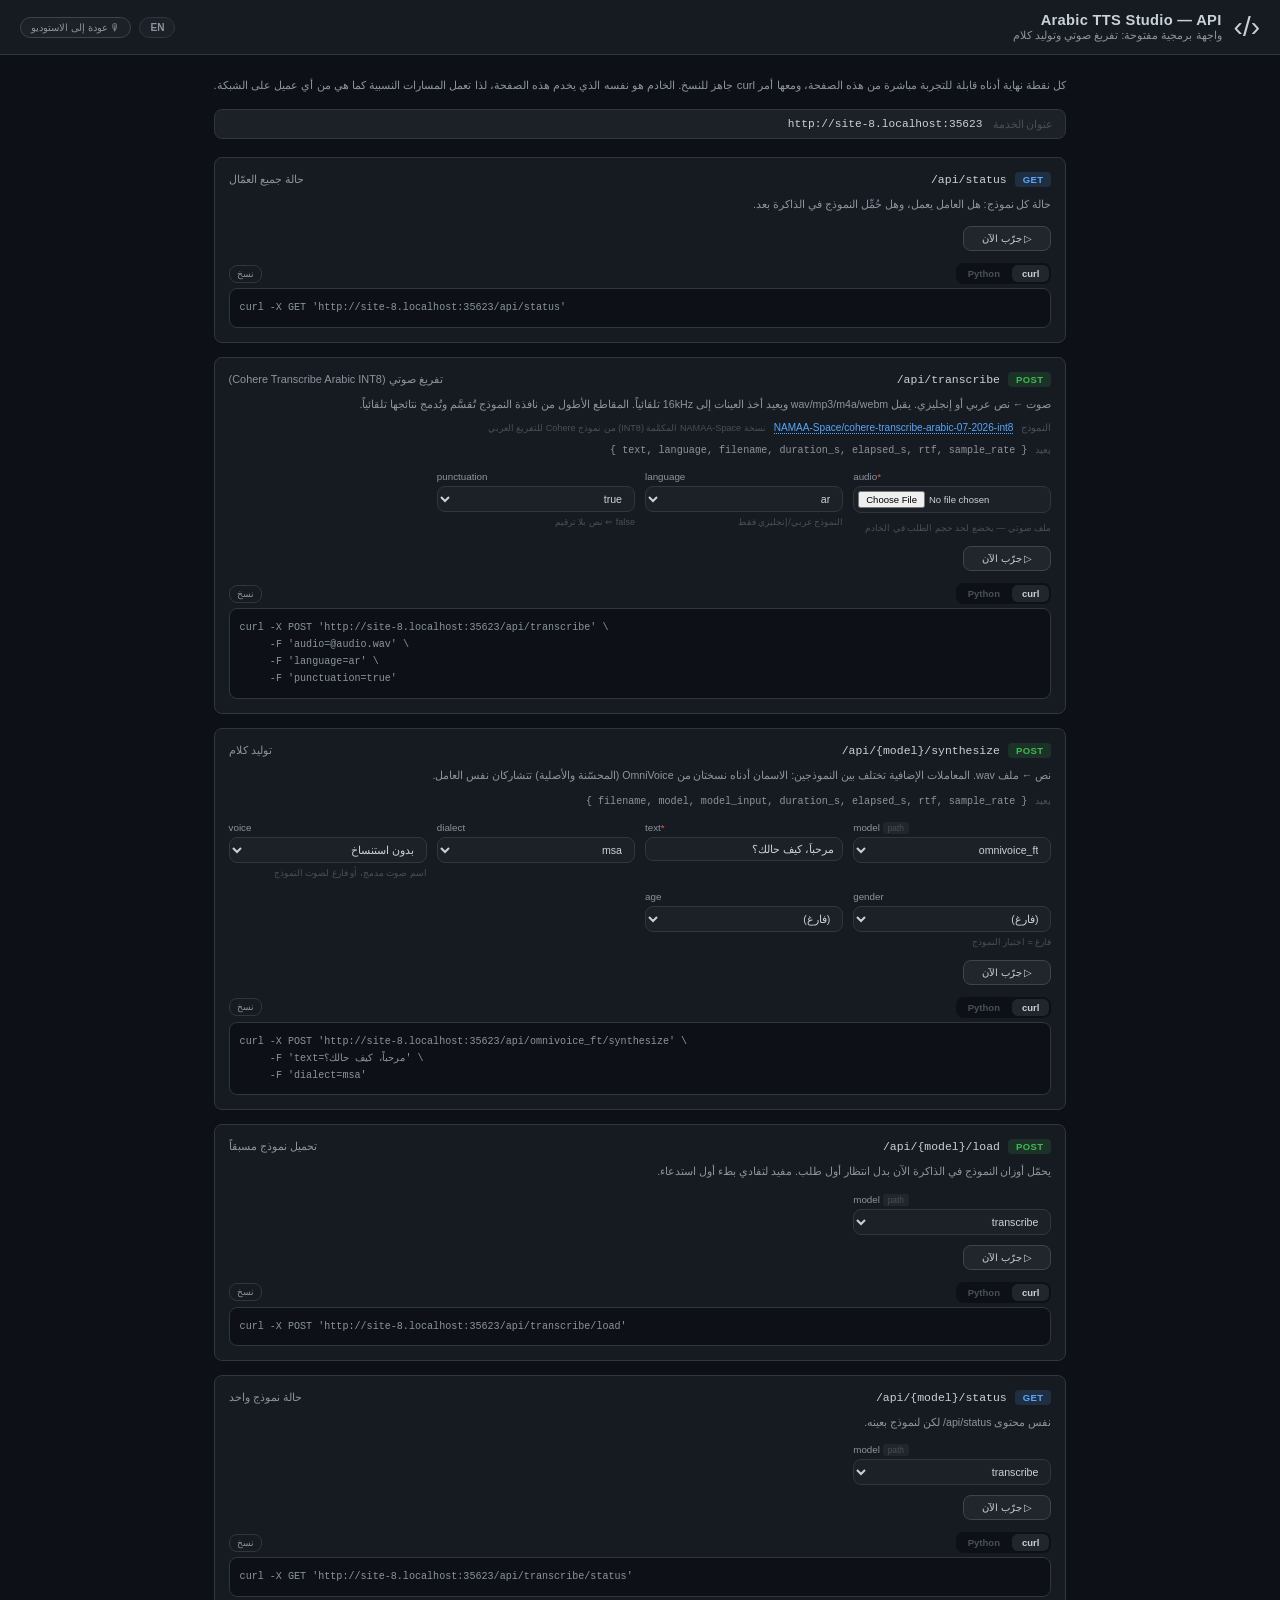
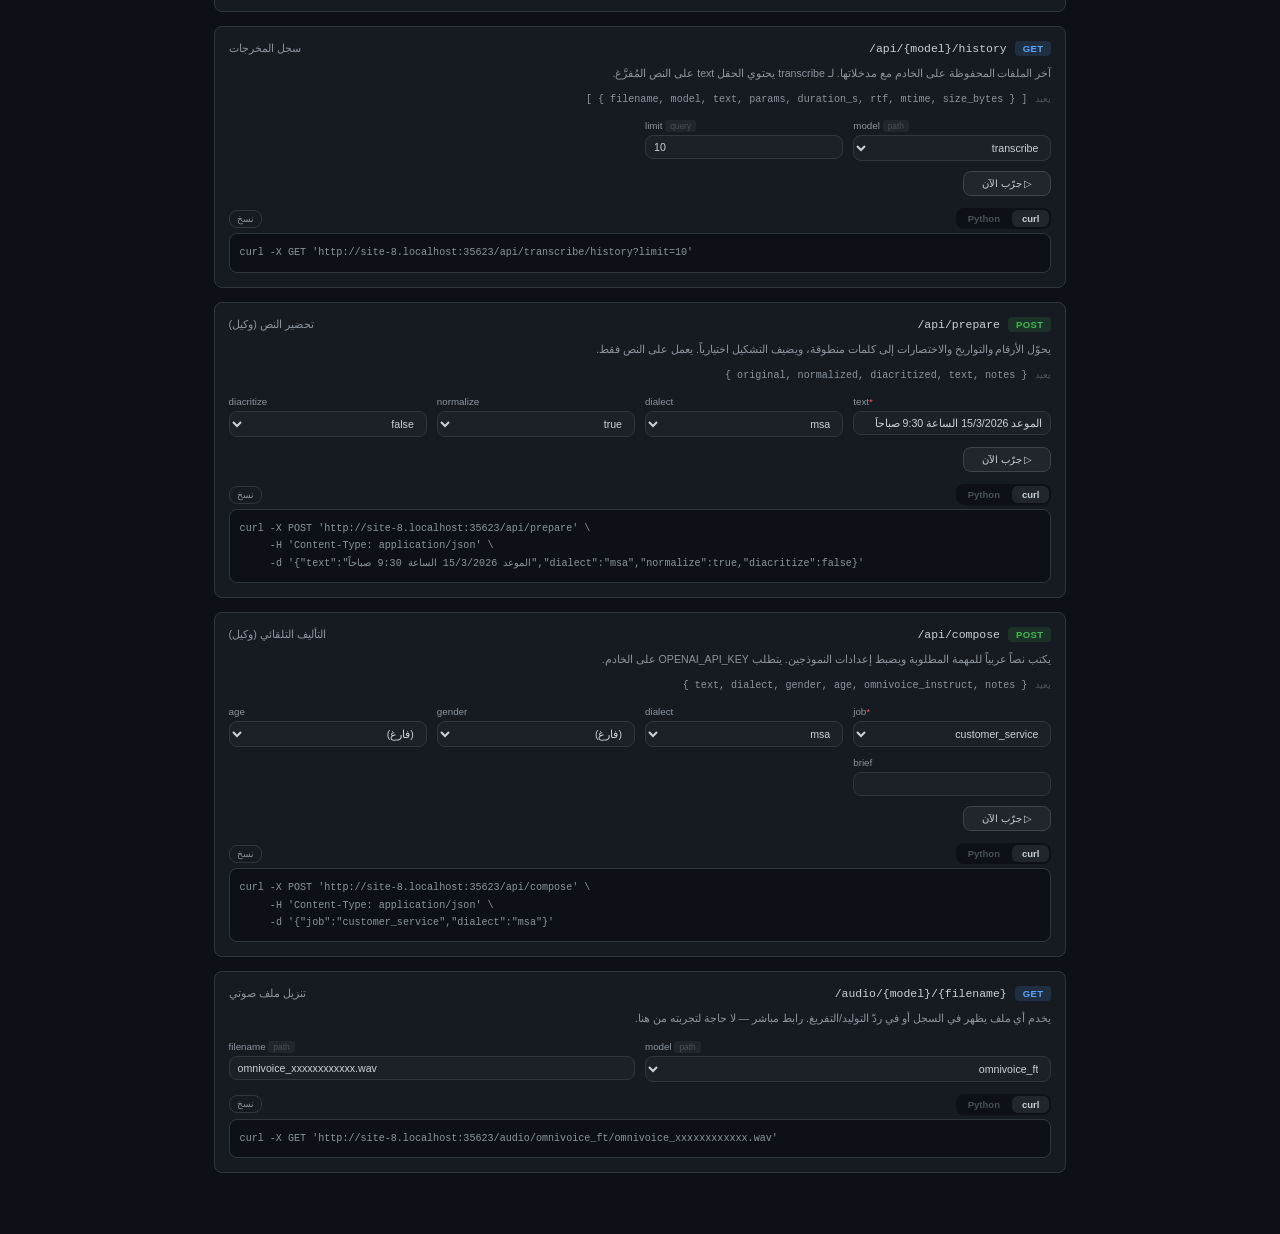
==== static/api.html @ 68152323 "Enhance API snippet UI with language toggle and improve code snippet handling" ====
<!DOCTYPE html>
<html lang="ar" dir="rtl">
<head>
  <meta charset="UTF-8">
  <meta name="viewport" content="width=device-width, initial-scale=1.0">
  <title>Arabic TTS Studio — API</title>
  <link rel="stylesheet" href="style.css?v=18">
  <link rel="stylesheet" href="api.css?v=4">
</head>
<body>

  <header class="app-header">
    <div class="brand">
      <div class="brand-icon">‹/›</div>
      <div class="brand-text">
        <span class="brand-en">Arabic TTS Studio — API</span>
        <span class="brand-ar" data-i18n="api.tagline">واجهة برمجية مفتوحة: تفريغ صوتي وتوليد كلام</span>
      </div>
    </div>
    <div class="status-row">
      <button class="lang-toggle" id="lang-toggle" type="button"
              data-i18n="lang.toggle" data-i18n-title="lang.toggleTitle">EN</button>
      <a class="api-link" href="index.html" data-i18n="nav.studio">🎙 عودة إلى الاستوديو</a>
    </div>
  </header>

  <main class="api-page">
    <p class="api-intro">
      <span data-i18n="api.intro1">كل نقطة نهاية أدناه قابلة للتجربة مباشرة من هذه الصفحة، ومعها أمر curl جاهز للنسخ.</span>
      <span data-i18n="api.intro2">الخادم هو نفسه الذي يخدم هذه الصفحة، لذا تعمل المسارات النسبية كما هي من أي عميل على الشبكة.</span>
    </p>
    <div class="api-base">
      <span data-i18n="api.base">عنوان الخدمة</span>
      <code id="api-base">—</code>
    </div>

    <div class="api-list" id="api-list">
      <!-- endpoint cards rendered by api.js -->
    </div>
  </main>

  <script src="i18n.js?v=2"></script>
  <script src="recorder.js?v=1"></script>
  <script src="api.js?v=6"></script>
</body>
</html>
---- static/style.css ----
/* ── Variables ────────────────────────────────────────────── */
:root {
  --bg:          #0d1117;
  --bg2:         #161b22;
  --bg3:         #1c2128;
  --bg4:         #21262d;
  --border:      #30363d;
  --border2:     #3d444d;
  --txt:         #c9d1d9;
  --txt2:        #8b949e;
  --txt3:        #484f58;

  --fish:        #f0883e;
  --fish-dim:    rgba(240,136,62,.15);
  --omni:        #58a6ff;
  --omni-dim:    rgba(88,166,255,.15);
  --vox:         #3fb950;
  --vox-dim:     rgba(63,185,80,.15);

  --green:       #3fb950;
  --red:         #f85149;
  --yellow:      #e3b341;
  --purple:      #bc8cff;

  --radius:      8px;
  --radius-lg:   12px;
  --transition:  .18s ease;
}

/* ── Reset ────────────────────────────────────────────────── */
*, *::before, *::after { box-sizing: border-box; margin: 0; padding: 0; }
html { font-size: 14px; scroll-behavior: smooth; }
body {
  background: var(--bg);
  color: var(--txt);
  font-family: 'Segoe UI', 'Tahoma', 'Arial', sans-serif;
  min-height: 100vh;
  display: flex;
  flex-direction: column;
}
a { color: inherit; text-decoration: none; }
button { cursor: pointer; font: inherit; border: none; background: none; }
input, select, textarea { font: inherit; color: inherit; background: none; border: none; }
textarea { resize: vertical; }

/* ── Header ───────────────────────────────────────────────── */
.app-header {
  display: flex;
  align-items: center;
  justify-content: space-between;
  padding: 12px 20px;
  background: var(--bg2);
  border-bottom: 1px solid var(--border);
  position: sticky;          /* stays visible while the page scrolls */
  top: 0;
  flex-shrink: 0;
  z-index: 100;
  gap: 16px;
}
.brand { display: flex; align-items: center; gap: 12px; }
.brand-icon { font-size: 28px; line-height: 1; }
.brand-text { display: flex; flex-direction: column; gap: 1px; }
.brand-en { font-size: 1.05rem; font-weight: 600; color: var(--txt); letter-spacing: .02em; }
.brand-ar { font-size: .8rem; color: var(--txt2); direction: rtl; }

.status-row {
  display: flex;
  align-items: center;
  gap: 8px;
  flex-wrap: wrap;
  justify-content: flex-end;
}
.status-badge {
  display: flex;
  align-items: center;
  gap: 5px;
  padding: 4px 10px;
  border-radius: 20px;
  font-size: .75rem;
  font-weight: 500;
  border: 1px solid var(--border);
  background: var(--bg3);
  transition: var(--transition);
  white-space: nowrap;
}
.status-badge.online  { border-color: var(--green); color: var(--green); background: rgba(63,185,80,.08); }
.status-badge.offline { border-color: var(--txt3);  color: var(--txt3); }
.status-badge.loading { border-color: var(--yellow); color: var(--yellow); background: rgba(227,179,65,.08); }
.status-dot {
  width: 7px; height: 7px;
  border-radius: 50%;
  background: currentColor;
}
.status-badge.online  .status-dot { box-shadow: 0 0 5px currentColor; animation: pulse 2s infinite; }
.status-badge.loading .status-dot { animation: blink .8s infinite; }

@keyframes pulse {
  0%,100% { opacity: 1; }
  50%      { opacity: .4; }
}
@keyframes blink {
  0%,100% { opacity: 1; }
  50%      { opacity: .2; }
}

/* ── Workspace ────────────────────────────────────────────── */
.workspace {
  flex: 1;
  display: grid;
  grid-template-columns: 420px 1fr;
  align-items: start;        /* each column sizes to its own content; page scrolls */
  gap: 0;
}
.left-panel {
  border-left: 1px solid var(--border);
  padding: 16px;
  display: flex;
  flex-direction: column;
  gap: 12px;
}
.right-panel {
  padding: 16px;
  display: flex;
  flex-direction: column;
  gap: 12px;
}

/* ── Panel sections ───────────────────────────────────────── */
.panel-section {
  background: var(--bg2);
  border: 1px solid var(--border);
  border-radius: var(--radius-lg);
  overflow: hidden;
}
.section-label {
  font-size: .72rem;
  font-weight: 600;
  text-transform: uppercase;
  letter-spacing: .08em;
  color: var(--txt2);
  padding: 12px 14px 8px;
  display: flex;
  align-items: center;
  justify-content: space-between;
  gap: 8px;
}
.char-count {
  font-size: .68rem;
  padding: 2px 7px;
  border-radius: 10px;
  background: var(--bg4);
  color: var(--txt3);
  font-weight: 400;
  letter-spacing: 0;
  text-transform: none;
  min-width: 30px;
  text-align: center;
  transition: var(--transition);
}
.char-count.warn { color: var(--yellow); }

/* ── Model cards ──────────────────────────────────────────── */
.model-cards {
  display: grid;
  grid-template-columns: 1fr;
  gap: 8px;
  padding: 0 12px 12px;
}
.model-card {
  padding: 10px 12px;
  border-radius: var(--radius);
  border: 2px solid var(--border);
  background: var(--bg3);
  cursor: pointer;
  transition: var(--transition);
  text-align: right;
  user-select: none;
}
.model-card:hover { border-color: var(--border2); background: var(--bg4); }
.model-card.active.fish     { border-color: var(--fish);  background: var(--fish-dim); }
.model-card.active.omnivoice{ border-color: var(--omni);  background: var(--omni-dim); }
.model-card.active.voxcpm2  { border-color: var(--vox);   background: var(--vox-dim);  }
.model-card.active.omnivoice_ft  { border-color: var(--omni); background: var(--omni-dim); }
.model-card.active.omnivoice_base{ border-color: var(--vox);  background: var(--vox-dim);  }
.model-card.offline { opacity: .45; }

.mc-header { display: flex; align-items: center; gap: 8px; }
.mc-icon    { font-size: 1.25rem; line-height: 1.2; width: 26px; text-align: center; flex-shrink: 0; }
.mc-main    { min-width: 0; flex: 1; }
.mc-name    { font-size: .78rem; font-weight: 700; direction: ltr; text-align: left; }
.mc-specs   { font-size: .65rem; color: var(--txt2); margin-top: 1px; line-height: 1.4; direction: ltr; text-align: left; }
.mc-role    { font-size: .7rem; color: var(--txt2); margin-top: 7px; line-height: 1.55; direction: rtl; }
.mc-traits  { display: flex; gap: 4px; flex-wrap: wrap; margin-top: 7px; }
.mc-traits span {
  padding: 2px 6px;
  border-radius: 999px;
  background: var(--bg4);
  color: var(--txt2);
  border: 1px solid var(--border);
  font-size: .62rem;
  white-space: nowrap;
}
.mc-status  { display: block; margin-top: 3px; font-size: .68rem; font-weight: 600; }
.mc-status.online  { color: var(--green); }
.mc-status.offline { color: var(--txt3); }
.mc-status.loading { color: var(--yellow); }

.mc-footer { display: flex; align-items: center; justify-content: space-between; gap: 8px; margin-top: 7px; }
.mc-load-btn {
  font-size: .62rem; font-weight: 700; padding: 3px 10px; border-radius: 999px;
  border: 1px solid var(--border2); background: var(--bg4); color: var(--txt);
  cursor: pointer; transition: var(--transition); white-space: nowrap; flex-shrink: 0;
}
.mc-load-btn:hover:not(:disabled) { background: var(--bg3); border-color: var(--txt2); }
.model-card.omnivoice .mc-load-btn:hover:not(:disabled) { border-color: var(--omni); color: var(--omni); }
.model-card.voxcpm2  .mc-load-btn:hover:not(:disabled) { border-color: var(--vox);  color: var(--vox);  }
.model-card.omnivoice_ft   .mc-load-btn:hover:not(:disabled) { border-color: var(--omni); color: var(--omni); }
.model-card.omnivoice_base .mc-load-btn:hover:not(:disabled) { border-color: var(--vox);  color: var(--vox);  }
.mc-load-btn:disabled { opacity: .65; cursor: default; animation: blink .8s infinite; }

/* ── Simple voice picker ───────────────────────────────────── */
.voice-picker {
  display: grid;
  gap: 8px;
  padding: 0 12px 12px;
}
.voice-picker .param-label {
  direction: rtl;
  text-align: right;
}
.voice-picker .param-select {
  width: 100%;
  padding: 8px 10px;
  font-size: .82rem;
  direction: rtl;
}
.simple-footer {
  justify-content: flex-start;
}

.compare-toggle {
  display: flex;
  align-items: center;
  gap: 8px;
  padding: 12px;
  color: var(--txt);
  font-size: .82rem;
  cursor: pointer;
  user-select: none;
}
.compare-toggle input {
  width: 16px;
  height: 16px;
  accent-color: var(--omni);
  cursor: pointer;
}
.compare-toggle span {
  line-height: 1.4;
}

/* ── Emotion tag strip ────────────────────────────────────── */
.tag-strip {
  display: flex;
  gap: 6px;
  flex-wrap: wrap;
  padding: 0 12px 8px;
  min-height: 0;
}
.tag-chip {
  padding: 3px 8px;
  border-radius: 12px;
  border: 1px solid var(--border);
  background: var(--bg3);
  font-size: .7rem;
  color: var(--txt2);
  cursor: pointer;
  transition: var(--transition);
  font-family: 'Courier New', monospace;
}
.tag-chip:hover { border-color: var(--border2); color: var(--txt); background: var(--bg4); }
.tag-strip.empty { display: none; }

/* ── Textarea ─────────────────────────────────────────────── */
#text-input {
  width: 100%;
  padding: 10px 12px;
  background: var(--bg3);
  border-top: 1px solid var(--border);
  border-bottom: 1px solid var(--border);
  color: var(--txt);
  font-size: 1rem;
  line-height: 1.65;
  min-height: 110px;
  outline: none;
  transition: background var(--transition);
}
#text-input:focus { background: var(--bg4); }
#text-input::placeholder { color: var(--txt3); }
.input-footer {
  display: flex;
  align-items: center;
  gap: 6px;
  padding: 6px 12px;
  flex-wrap: wrap;
}

/* ── Text-Prep agent bar (normalize / tashkeel) ─────────────── */
.prep-bar {
  display: flex;
  align-items: center;
  gap: 6px;
  padding: 8px 12px 0;
  flex-wrap: wrap;
}
.prep-toggle {
  padding: 4px 10px;
  border-radius: 14px;
  border: 1px solid var(--border);
  background: var(--bg3);
  color: var(--txt2);
  font-size: .72rem;
  font-family: inherit;
  cursor: pointer;
  transition: var(--transition);
  direction: rtl;
}
.prep-toggle:hover { border-color: var(--border2); color: var(--txt); }
.prep-toggle.active {
  border-color: var(--purple);
  color: var(--purple);
  background: rgba(188,140,255,.12);
}
/* Recording overrides .active's purple — red reads as "live", and the pulse makes an
   in-progress recording obvious even when the timer is out of the user's focus. */
.prep-toggle.recording {
  border-color: var(--red);
  color: var(--red);
  background: rgba(248,81,73,.12);
  animation: mic-pulse 1.4s ease-in-out infinite;
}
@keyframes mic-pulse { 50% { opacity: .55; } }
@media (prefers-reduced-motion: reduce) {
  .prep-toggle.recording { animation: none; }
}

/* Interface-language switch. Sits with the header controls; the glyph is the language it
   switches *to*, so it reads as an action rather than a status. */
.lang-toggle {
  min-width: 34px;
  padding: 4px 10px;
  font: inherit; font-size: .72rem; font-weight: 700;
  color: var(--txt2); background: var(--bg3);
  border: 1px solid var(--border); border-radius: 14px;
  cursor: pointer; transition: var(--transition);
}
.lang-toggle:hover { color: var(--txt); border-color: var(--border2); }

/* Which checkpoint is answering, linked to its model card. */
.model-credit {
  display: flex; align-items: baseline; gap: 6px; flex-wrap: wrap;
  margin: 0 0 10px; font-size: .7rem; color: var(--txt3); direction: rtl;
}
.model-credit a {
  color: var(--omni); text-decoration: none;
  word-break: break-all; border-bottom: 1px dotted currentColor;
}
.model-credit a:hover { color: var(--txt); }
.model-credit small { font-size: .65rem; color: var(--txt3); line-height: 1.5; }

.btn-prep {
  padding: 4px 12px;
  border-radius: var(--radius);
  border: 1px solid var(--border2);
  background: var(--bg4);
  color: var(--txt);
  font-size: .72rem;
  font-family: inherit;
  cursor: pointer;
  transition: var(--transition);
  direction: rtl;
}
.btn-prep:hover:not(:disabled) { border-color: var(--purple); color: var(--purple); }
.btn-prep:disabled { color: var(--txt2); cursor: progress; opacity: .8; }
.prep-bar .compose-status { margin-top: 0; flex: 1 1 100%; }

/* ── Before/after preview ────────────────────────────────────── */
.prep-preview {
  margin: 8px 12px 0;
  padding: 10px;
  border: 1px solid var(--border);
  border-radius: var(--radius);
  background: var(--bg3);
  display: flex;
  flex-direction: column;
  gap: 8px;
}
.prep-diff-row { display: flex; gap: 8px; align-items: flex-start; }
.prep-diff-tag {
  flex: 0 0 auto;
  padding: 2px 8px;
  border-radius: 10px;
  font-size: .62rem;
  border: 1px solid var(--border2);
  background: var(--bg4);
  color: var(--txt2);
  white-space: nowrap;
  margin-top: 2px;
}
.prep-diff-tag.tag-norm { border-color: var(--omni); color: var(--omni); background: var(--omni-dim); }
.prep-diff-tag.tag-tash { border-color: var(--purple); color: var(--purple); background: rgba(188,140,255,.12); }
.prep-diff-text {
  flex: 1 1 auto;
  font-size: .82rem;
  line-height: 1.9;
  color: var(--txt);
  white-space: pre-wrap;
  word-break: break-word;
}
#prep-text-original { color: var(--txt2); }
.prep-preview-actions { display: flex; gap: 6px; align-items: center; padding-top: 2px; }
.hint-text { font-size: .65rem; color: var(--txt3); white-space: nowrap; }
.sample-chips { display: flex; gap: 4px; flex-wrap: wrap; }
.sample-chip {
  padding: 2px 7px;
  border-radius: 10px;
  border: 1px solid var(--border);
  background: var(--bg3);
  font-size: .65rem;
  color: var(--txt2);
  cursor: pointer;
  direction: rtl;
  transition: var(--transition);
  max-width: 140px;
  overflow: hidden;
  text-overflow: ellipsis;
  white-space: nowrap;
}
.sample-chip:hover { border-color: var(--omni); color: var(--omni); }

/* ── Accordion ────────────────────────────────────────────── */
.acc-header {
  width: 100%;
  display: flex;
  align-items: center;
  justify-content: space-between;
  padding: 10px 14px;
  color: var(--txt2);
  font-size: .8rem;
  font-weight: 500;
  transition: var(--transition);
}
.acc-header:hover { background: var(--bg3); color: var(--txt); }
.acc-arrow {
  transition: transform var(--transition);
  font-size: .75rem;
  color: var(--txt3);
}
.accordion.open .acc-arrow { transform: rotate(90deg); }
.acc-body {
  padding: 4px 14px 12px;
  border-top: 1px solid var(--border);
  display: flex;
  flex-direction: column;
  gap: 10px;
}
.acc-body.collapsed { display: none; }

/* ── Model insights ─────────────────────────────────────────── */
.model-insights {
  padding: 10px;
  border-radius: var(--radius);
  background: var(--bg3);
  border: 1px solid var(--border);
  direction: rtl;
}
.model-insights.fish { border-color: rgba(240,136,62,.35); }
.model-insights.omnivoice { border-color: rgba(88,166,255,.35); }
.model-insights.voxcpm2 { border-color: rgba(63,185,80,.35); }
.model-insights.omnivoice_ft   { border-color: rgba(88,166,255,.35); }
.model-insights.omnivoice_base { border-color: rgba(63,185,80,.35); }
.insight-head {
  display: flex;
  align-items: flex-start;
  gap: 8px;
}
.insight-icon { line-height: 1; padding-top: 2px; }
.insight-head strong { display: block; font-size: .82rem; color: var(--txt); direction: ltr; text-align: left; }
.insight-head p { margin-top: 2px; font-size: .72rem; line-height: 1.55; color: var(--txt2); }
.insight-grid {
  display: grid;
  gap: 6px;
  margin-top: 10px;
}
.insight-item {
  display: grid;
  grid-template-columns: 90px 1fr;
  gap: 8px;
  align-items: start;
  font-size: .7rem;
  line-height: 1.45;
}
.insight-item span { color: var(--txt3); }
.insight-item strong { color: var(--txt2); font-weight: 500; }
.insight-note {
  margin-top: 9px;
  padding-top: 8px;
  border-top: 1px solid var(--border);
  font-size: .7rem;
  color: var(--txt2);
  line-height: 1.5;
}
.param-empty {
  font-size: .75rem;
  color: var(--txt3);
}

/* ── Parameter rows ───────────────────────────────────────── */
.param-row {
  display: grid;
  grid-template-columns: 1fr auto;
  align-items: center;
  gap: 8px;
}
.param-label {
  font-size: .75rem;
  color: var(--txt2);
  direction: ltr;
  text-align: left;
}
.param-value {
  font-size: .72rem;
  color: var(--txt);
  font-variant-numeric: tabular-nums;
  min-width: 36px;
  text-align: right;
  direction: ltr;
}
.param-range {
  grid-column: 1 / -1;
  -webkit-appearance: none;
  appearance: none;
  width: 100%;
  height: 4px;
  border-radius: 2px;
  background: var(--bg4);
  outline: none;
  cursor: pointer;
}
.param-range::-webkit-slider-thumb {
  -webkit-appearance: none;
  width: 14px; height: 14px;
  border-radius: 50%;
  background: var(--omni);
  cursor: pointer;
  transition: var(--transition);
  box-shadow: 0 0 0 2px var(--bg);
}
.param-range::-webkit-slider-thumb:hover { transform: scale(1.2); }
.param-range.fish-range::-webkit-slider-thumb { background: var(--fish); }
.param-range.vox-range::-webkit-slider-thumb,
.param-range.voxcpm2-range::-webkit-slider-thumb { background: var(--vox); }

.param-hint {
  grid-column: 1 / -1;
  font-size: .68rem;
  color: var(--txt3);
  line-height: 1.45;
  direction: rtl;
  text-align: right;
}

.param-select {
  padding: 4px 8px;
  background: var(--bg3);
  border: 1px solid var(--border);
  border-radius: var(--radius);
  color: var(--txt);
  font-size: .75rem;
  cursor: pointer;
  direction: ltr;
}
.param-text {
  width: 100%;
  padding: 6px 8px;
  background: var(--bg3);
  border: 1px solid var(--border);
  border-radius: var(--radius);
  color: var(--txt);
  font-size: .8rem;
  outline: none;
  transition: var(--transition);
  direction: ltr;
}
.param-text:focus { border-color: var(--omni); }
.param-text::placeholder { color: var(--txt3); }

/* ── Voice cloning section ────────────────────────────────── */
.clone-row { display: flex; flex-direction: column; gap: 6px; }
.clone-row-label {
  font-size: .7rem;
  color: var(--txt2);
  direction: rtl;
}
.file-zone {
  border: 1.5px dashed var(--border2);
  border-radius: var(--radius);
  padding: 10px;
  text-align: center;
  cursor: pointer;
  color: var(--txt3);
  font-size: .75rem;
  transition: var(--transition);
  position: relative;
  direction: ltr;
}
.file-zone:hover { border-color: var(--omni); color: var(--omni); }
.file-zone.has-file { border-color: var(--green); color: var(--green); }
.file-zone input[type="file"] {
  position: absolute; inset: 0;
  opacity: 0; cursor: pointer;
  width: 100%; height: 100%;
}

/* ── Compare section ─────────────────────────────────────── */
.compare-desc { font-size: .75rem; color: var(--txt2); line-height: 1.5; margin-bottom: 8px; }
.compare-checks { display: grid; gap: 6px; margin-bottom: 10px; }
.compare-check {
  display: grid;
  grid-template-columns: auto 1fr;
  align-items: start;
  gap: 2px 7px;
  font-size: .78rem;
  color: var(--txt2);
  cursor: pointer;
  user-select: none;
  padding: 6px 8px;
  border: 1px solid var(--border);
  border-radius: var(--radius);
  background: var(--bg3);
}
.compare-check input[type="checkbox"] { accent-color: var(--omni); cursor: pointer; }
.compare-name { color: var(--txt); font-weight: 600; }
.compare-check small {
  grid-column: 2;
  font-size: .66rem;
  line-height: 1.4;
  color: var(--txt3);
}

/* ── Synthesize button ────────────────────────────────────── */
.synth-wrap {
  display: flex;
  flex-direction: column;
  gap: 8px;
  padding-bottom: 4px;
}
.btn-synth {
  width: 100%;
  padding: 12px;
  border-radius: var(--radius);
  background: var(--omni);
  color: #0d1117;
  font-size: .9rem;
  font-weight: 700;
  display: flex;
  align-items: center;
  justify-content: center;
  gap: 8px;
  transition: var(--transition);
  letter-spacing: .02em;
}
.btn-synth:hover:not(:disabled) { filter: brightness(1.12); transform: translateY(-1px); }
.btn-synth:active:not(:disabled) { transform: translateY(0); }
.btn-synth:disabled { background: var(--bg4); color: var(--txt3); cursor: not-allowed; transform: none; }
.btn-synth.fish     { background: var(--fish); }
.btn-synth.omnivoice{ background: var(--omni); }
.btn-synth.voxcpm2  { background: var(--vox);  }
.btn-synth.omnivoice_ft  { background: var(--omni); }
.btn-synth.omnivoice_base{ background: var(--vox);  }

.synth-icon { font-size: .8rem; }
.synth-progress { display: flex; flex-direction: column; gap: 6px; }
.progress-track {
  height: 3px;
  border-radius: 2px;
  background: var(--bg4);
  overflow: hidden;
}
.progress-fill {
  height: 100%;
  border-radius: 2px;
  background: var(--omni);
  width: 0;
  transition: width .3s ease;
}
.progress-fill.indeterminate {
  width: 40%;
  animation: progress-slide 1.2s ease-in-out infinite;
}
@keyframes progress-slide {
  0%   { margin-left: -40%; }
  100% { margin-left: 100%; }
}
.progress-hint { font-size: .7rem; color: var(--txt2); text-align: center; }

.btn-compare {
  width: 100%;
  padding: 8px;
  border-radius: var(--radius);
  background: var(--bg4);
  color: var(--txt);
  font-size: .8rem;
  font-weight: 600;
  border: 1px solid var(--border2);
  transition: var(--transition);
}
.btn-compare:hover { border-color: var(--omni); color: var(--omni); background: var(--omni-dim); }
.btn-compare:disabled { color: var(--txt3); border-color: var(--border); background: var(--bg3); cursor: not-allowed; }

/* ── Auto-compose agent ─────────────────────────────────────── */
.compose-desc { font-size: .75rem; color: var(--txt2); line-height: 1.55; margin-bottom: 8px; direction: rtl; }
.compose-grid { display: grid; grid-template-columns: 1fr 1fr; gap: 8px; }
.compose-row { display: flex; align-items: center; gap: 8px; }
.compose-row .param-label { white-space: nowrap; }
.compose-row .param-select { flex: 1; min-width: 0; }
.btn-compose-agent {
  width: 100%;
  margin-top: 8px;
  padding: 9px;
  border-radius: var(--radius);
  background: linear-gradient(135deg, var(--omni-dim), var(--vox-dim));
  color: var(--txt);
  font-size: .82rem;
  font-weight: 700;
  border: 1px solid var(--border2);
  transition: var(--transition);
}
.btn-compose-agent:hover:not(:disabled) { border-color: var(--omni); color: var(--omni); }
.btn-compose-agent:disabled { color: var(--txt2); cursor: progress; opacity: .8; }
.compose-status { margin-top: 6px; font-size: .72rem; color: var(--txt2); line-height: 1.5; direction: rtl; min-height: 1em; }
.compose-status.success { color: var(--vox); }
.compose-status.error { color: #f85149; }

/* ── Audio player card ────────────────────────────────────── */
.player-card { min-height: 140px; }
.player-empty {
  display: flex;
  flex-direction: column;
  align-items: center;
  justify-content: center;
  gap: 8px;
  padding: 28px 16px;
  color: var(--txt3);
  text-align: center;
}
.empty-icon { font-size: 2rem; opacity: .4; }
.player-empty p { font-size: .78rem; line-height: 1.5; max-width: 220px; direction: rtl; }

.player-content { padding: 10px 12px 12px; }

.waveform-wrap {
  position: relative;
  cursor: pointer;
  border-radius: var(--radius);
  overflow: hidden;
  background: var(--bg3);
  margin-bottom: 8px;
}
#waveform { display: block; width: 100%; height: 72px; }
.waveform-progress {
  position: absolute;
  top: 0; bottom: 0; left: 0;
  background: rgba(88,166,255,.12);
  pointer-events: none;
  transition: width .1s linear;
}

.player-bar {
  display: flex;
  align-items: center;
  gap: 8px;
  direction: ltr;
}
.btn-play {
  width: 32px; height: 32px;
  border-radius: 50%;
  background: var(--omni);
  color: #fff;
  font-size: .75rem;
  display: flex; align-items: center; justify-content: center;
  flex-shrink: 0;
  transition: var(--transition);
}
.btn-play.fish { background: var(--fish); }
.btn-play.vox  { background: var(--vox); }
.btn-play.voxcpm2        { background: var(--vox); }
.btn-play.omnivoice_base { background: var(--vox); }
.btn-play:hover { filter: brightness(1.15); transform: scale(1.05); }

.time-display { font-size: .75rem; color: var(--txt2); font-variant-numeric: tabular-nums; white-space: nowrap; }
.time-sep { margin: 0 2px; color: var(--txt3); }
.player-badges { flex: 1; display: flex; gap: 5px; flex-wrap: wrap; justify-content: center; }
.model-badge {
  padding: 2px 7px;
  border-radius: 10px;
  font-size: .65rem;
  font-weight: 600;
  text-transform: uppercase;
  letter-spacing: .05em;
}
.model-badge.fish     { background: var(--fish-dim);  color: var(--fish); }
.model-badge.omnivoice{ background: var(--omni-dim);  color: var(--omni); }
.model-badge.voxcpm2  { background: var(--vox-dim);   color: var(--vox);  }
.model-badge.omnivoice_ft  { background: var(--omni-dim); color: var(--omni); }
.model-badge.omnivoice_base{ background: var(--vox-dim);  color: var(--vox);  }
.rtf-badge {
  padding: 2px 7px;
  border-radius: 10px;
  font-size: .65rem;
  font-weight: 500;
  background: var(--bg4);
  color: var(--txt2);
  font-variant-numeric: tabular-nums;
  letter-spacing: 0;
}
.rtf-fast { color: var(--green); background: rgba(63,185,80,.1); }
.rtf-ok { color: var(--omni); background: rgba(88,166,255,.1); }
.rtf-slow { color: var(--yellow); background: rgba(227,179,65,.1); }
.rtf-very-slow { color: var(--red); background: rgba(248,81,73,.1); }

.player-insights {
  margin-top: 10px;
  display: flex;
  flex-direction: column;
  gap: 8px;
}
.player-model-note {
  font-size: .72rem;
  color: var(--txt2);
  line-height: 1.5;
  direction: rtl;
}
.metric-grid {
  display: grid;
  grid-template-columns: repeat(4, minmax(0, 1fr));
  gap: 6px;
}
.metric-cell {
  min-width: 0;
  padding: 7px 8px;
  border-radius: var(--radius);
  border: 1px solid var(--border);
  background: var(--bg3);
}
.metric-label {
  display: block;
  font-size: .62rem;
  color: var(--txt3);
  margin-bottom: 3px;
}
.metric-value {
  display: block;
  font-size: .82rem;
  color: var(--txt);
  direction: ltr;
  text-align: right;
  font-variant-numeric: tabular-nums;
}
.metric-cell small {
  display: block;
  margin-top: 2px;
  font-size: .58rem;
  color: var(--txt3);
  line-height: 1.3;
}
.option-chips {
  display: flex;
  flex-wrap: wrap;
  gap: 5px;
}
.option-chip {
  display: inline-flex;
  align-items: center;
  gap: 5px;
  max-width: 100%;
  padding: 3px 7px;
  border-radius: 999px;
  background: var(--bg4);
  border: 1px solid var(--border);
  color: var(--txt2);
  font-size: .65rem;
  direction: ltr;
}
.option-chip b {
  color: var(--txt3);
  font-weight: 600;
  white-space: nowrap;
}
.option-chip span {
  overflow: hidden;
  text-overflow: ellipsis;
  white-space: nowrap;
}

.btn-dl {
  padding: 4px 10px;
  border-radius: var(--radius);
  background: var(--bg4);
  border: 1px solid var(--border);
  font-size: .7rem;
  color: var(--txt2);
  white-space: nowrap;
  transition: var(--transition);
  flex-shrink: 0;
}
.btn-dl:hover { border-color: var(--green); color: var(--green); }

/* ── Compare results ──────────────────────────────────────── */
.compare-grid {
  display: grid;
  /* Wrap to as many equal columns as fit; never crush below a readable width */
  grid-template-columns: repeat(auto-fit, minmax(260px, 1fr));
  gap: 10px;
  padding: 8px 12px 12px;
}
.mini-player {
  min-width: 0;                /* allow children to shrink so audio/metrics don't overflow */
  background: var(--bg3);
  border: 1px solid var(--border);
  border-radius: var(--radius);
  padding: 8px;
  display: flex;
  flex-direction: column;
  gap: 6px;
}
.mini-player > * { min-width: 0; }
.mini-player-title {
  font-size: .75rem;
  font-weight: 600;
  text-align: right;
  padding-bottom: 4px;
  border-bottom: 1px solid var(--border);
  display: flex;
  flex-direction: column;
  gap: 3px;
}
.mini-player-title small {
  color: var(--txt3);
  font-size: .62rem;
  font-weight: 400;
  line-height: 1.35;
}
.mini-player.fish     .mini-player-title { color: var(--fish); }
.mini-player.omnivoice .mini-player-title { color: var(--omni); }
.mini-player.voxcpm2  .mini-player-title { color: var(--vox); }
.mini-player.omnivoice_ft   .mini-player-title { color: var(--omni); }
.mini-player.omnivoice_base .mini-player-title { color: var(--vox); }
.mini-player audio { width: 100%; min-width: 0; height: 32px; accent-color: var(--omni); }
.mini-player .metric-grid { grid-template-columns: repeat(2, minmax(0, 1fr)); }
/* Keep the option chips uniform across models so cards line up */
.mini-player .option-chips { margin-top: auto; }
.mini-player .option-chip { font-size: .6rem; }
.mini-player-meta { font-size: .65rem; color: var(--txt3); text-align: right; line-height: 1.45; direction: rtl; }
.mini-player-meta.error { color: var(--red); }
.mini-spinner { font-size: .75rem; color: var(--txt3); text-align: center; padding: 10px 0; animation: blink .8s infinite; }
.mini-retry {
  align-self: flex-start;
  margin-top: 4px;
  padding: 5px 10px;
  border-radius: 6px;
  background: var(--bg4);
  color: var(--txt2);
  font-size: .72rem;
  font-weight: 600;
  border: 1px solid var(--border2);
  transition: var(--transition);
}
.mini-retry:hover { color: var(--omni); border-color: var(--omni); }

.compare-summary {
  grid-column: 1 / -1;
  padding: 10px;
  border-radius: var(--radius);
  border: 1px solid var(--border2);
  background: var(--bg3);
}
.summary-title {
  font-size: .78rem;
  font-weight: 700;
  color: var(--txt);
  margin-bottom: 8px;
}
.summary-grid {
  display: grid;
  grid-template-columns: repeat(4, minmax(0, 1fr));
  gap: 8px;
}
.summary-item {
  min-width: 0;
  padding: 7px 8px;
  border-radius: var(--radius);
  background: var(--bg4);
  border: 1px solid var(--border);
}
.summary-item span,
.summary-item small {
  display: block;
  font-size: .62rem;
  color: var(--txt3);
}
.summary-item strong {
  display: block;
  margin: 2px 0;
  color: var(--txt);
  font-size: .78rem;
  overflow: hidden;
  text-overflow: ellipsis;
  white-space: nowrap;
}

/* ── History ──────────────────────────────────────────────── */
.history-card { flex: 1; min-height: 200px; }
.history-card.history-collapsed {
  flex: 0 0 auto;
  min-height: 0;
}
.history-header {
  display: flex;
  align-items: center;
  justify-content: space-between;
  padding: 6px 14px 6px 10px;
}
.history-header .section-label { padding: 6px 0; }
.history-controls { display: flex; align-items: center; gap: 6px; }
.filter-select {
  padding: 3px 6px;
  background: var(--bg3);
  border: 1px solid var(--border);
  border-radius: var(--radius);
  font-size: .7rem;
  color: var(--txt2);
  cursor: pointer;
  direction: rtl;
}
.history-list {
  padding: 0 8px 8px;
  display: flex;
  flex-direction: column;
  gap: 4px;
  max-height: min(42vh, 520px);
  overflow-y: auto;
}
.history-card.history-collapsed .history-list { display: none; }
.history-empty { padding: 20px; text-align: center; color: var(--txt3); font-size: .78rem; }

.history-item {
  display: flex;
  align-items: center;
  gap: 8px;
  padding: 8px 8px;
  border-radius: var(--radius);
  border: 1px solid transparent;
  background: var(--bg3);
  transition: var(--transition);
  cursor: pointer;
}
.history-item:hover { border-color: var(--border); background: var(--bg4); }
.history-item.playing { border-color: var(--omni); background: var(--omni-dim); }
.history-item.playing.fish     { border-color: var(--fish); background: var(--fish-dim); }
.history-item.playing.voxcpm2  { border-color: var(--vox);  background: var(--vox-dim); }
.history-item.playing.omnivoice_base { border-color: var(--vox); background: var(--vox-dim); }

.hi-badge { flex-shrink: 0; }
.hi-info  { flex: 1; min-width: 0; direction: rtl; }
.hi-filename { font-size: .72rem; color: var(--txt); overflow: hidden; text-overflow: ellipsis; white-space: nowrap; }
.hi-instruct { font-size: .66rem; color: var(--txt2); overflow: hidden; text-overflow: ellipsis; white-space: nowrap; }
.hi-meta { font-size: .65rem; color: var(--txt3); direction: ltr; }
.hi-actions { display: flex; gap: 4px; flex-shrink: 0; }
.hi-btn {
  padding: 4px 6px;
  border-radius: 5px;
  background: var(--bg4);
  color: var(--txt3);
  font-size: .7rem;
  border: 1px solid transparent;
  transition: var(--transition);
}
.hi-btn:hover { border-color: var(--border2); color: var(--txt); }
.hi-btn.play:hover { color: var(--omni); border-color: var(--omni); }
.hi-btn.dl:hover   { color: var(--green); border-color: var(--green); }

/* ── Comparisons library (expandable inline) ────────────────── */
.saved-compare-list { display: flex; flex-direction: column; gap: 6px; padding: 0 8px 8px; }
.saved-compare-item {
  border-radius: var(--radius);
  border: 1px solid transparent;
  background: var(--bg3);
  transition: var(--transition);
  overflow: hidden;
}
.saved-compare-item:hover { border-color: var(--border2); }
.saved-compare-item.expanded { border-color: var(--omni); background: var(--bg2); }
.sc-head {
  display: flex;
  align-items: center;
  gap: 8px;
  padding: 8px;
  cursor: pointer;
}
.sc-caret { flex-shrink: 0; color: var(--txt3); font-size: .8rem; width: 12px; text-align: center; }
.saved-compare-item.expanded .sc-caret { color: var(--omni); }
.sc-info { flex: 1; min-width: 0; direction: rtl; }
.sc-snippet { font-size: .74rem; color: var(--txt); overflow: hidden; text-overflow: ellipsis; white-space: nowrap; }
.sc-meta { font-size: .66rem; color: var(--txt3); margin-top: 2px; }
.sc-actions { display: flex; gap: 4px; flex-shrink: 0; }
.hi-btn.sc-del:hover  { color: #f85149; border-color: #f85149; }
/* The inline expansion reuses the .compare-grid / .mini-player layout */
.sc-body { border-top: 1px solid var(--border); padding-top: 10px; }

/* ── Generic buttons ──────────────────────────────────────── */
.btn-ghost {
  padding: 4px 10px;
  border-radius: var(--radius);
  border: 1px solid var(--border);
  color: var(--txt2);
  font-size: .72rem;
  background: none;
  transition: var(--transition);
}
.btn-ghost:hover { border-color: var(--border2); color: var(--txt); background: var(--bg4); }
.btn-xs { font-size: .65rem; padding: 3px 7px; }

/* ── Toast ────────────────────────────────────────────────── */
.toast {
  position: fixed;
  bottom: 20px;
  left: 50%;
  transform: translateX(-50%);
  padding: 10px 20px;
  border-radius: 20px;
  background: var(--bg2);
  border: 1px solid var(--border2);
  font-size: .8rem;
  color: var(--txt);
  box-shadow: 0 4px 20px rgba(0,0,0,.4);
  z-index: 999;
  transition: opacity .25s ease;
  pointer-events: none;
  white-space: nowrap;
}
.toast.success { border-color: var(--green); color: var(--green); }
.toast.error   { border-color: var(--red);   color: var(--red); }
.toast.warn    { border-color: var(--yellow); color: var(--yellow); }

/* ── Utilities ────────────────────────────────────────────── */
.hidden { display: none !important; }

/* ── Scrollbar ────────────────────────────────────────────── */
::-webkit-scrollbar { width: 5px; height: 5px; }
::-webkit-scrollbar-track { background: transparent; }
::-webkit-scrollbar-thumb { background: var(--bg4); border-radius: 3px; }
::-webkit-scrollbar-thumb:hover { background: var(--border2); }

/* ── Responsive ───────────────────────────────────────────── */
@media (max-width: 860px) {
  /* Stack to one column; the whole page already scrolls naturally */
  .workspace { grid-template-columns: 1fr; }
  .left-panel { border: none; }
  .compare-grid { grid-template-columns: 1fr; }
  .metric-grid, .summary-grid { grid-template-columns: repeat(2, minmax(0, 1fr)); }
  .app-header { flex-wrap: wrap; gap: 8px; }
}

@media (max-width: 520px) {
  .metric-grid, .summary-grid { grid-template-columns: 1fr; }
  .insight-item { grid-template-columns: 1fr; gap: 2px; }
}

/* ── Transcription panel (audio → text) ──────────────────────── */
/* The accordion body already pads and gaps its children, so the pieces
   borrowed from the text-prep bar drop their own outer spacing here. */
#transcribe-body .prep-bar,
#transcribe-body .prep-preview { margin: 0; padding-inline: 0; }
#transcribe-body .prep-bar { padding-top: 0; }
#transcribe-body .param-select { direction: rtl; }

/* ── API console link (header, both pages) ───────────────── */
.api-link {
  font-size: .72rem; text-decoration: none;
  padding: 4px 10px; border-radius: 12px;
  border: 1px solid var(--border2); background: var(--bg3); color: var(--txt2);
  transition: var(--transition);
}
.api-link:hover { border-color: var(--purple); color: var(--purple); }
---- static/api.css ----
/* API console — layers on top of style.css (shared palette, header, buttons). */

.api-page {
  max-width: 900px;
  margin: 0 auto;
  padding: 20px 16px 60px;
}
.api-intro { font-size: .82rem; color: var(--txt2); line-height: 1.9; margin-bottom: 12px; }
.api-intro code { direction: ltr; font-size: .78rem; color: var(--txt); }

.api-base {
  display: flex; align-items: center; gap: 10px;
  padding: 8px 12px; margin-bottom: 18px;
  background: var(--bg3); border: 1px solid var(--border); border-radius: var(--radius);
  font-size: .75rem; color: var(--txt3);
}
.api-base code { direction: ltr; color: var(--txt); font-size: .8rem; }

.api-list { display: flex; flex-direction: column; gap: 14px; }

.api-card {
  background: var(--bg2);
  border: 1px solid var(--border);
  border-radius: var(--radius);
  padding: 14px;
}
.api-card-head { display: flex; align-items: center; gap: 8px; flex-wrap: wrap; }
.api-method {
  font-size: .68rem; font-weight: 700; letter-spacing: .04em;
  padding: 2px 8px; border-radius: 4px; direction: ltr;
}
.m-get  { background: rgba(88,166,255,.14);  color: #58a6ff; }
.m-post { background: rgba(63,185,80,.14);   color: var(--green); }
.api-path { direction: ltr; font-size: .82rem; color: var(--txt); }
.api-title { font-size: .78rem; color: var(--txt2); margin-inline-start: auto; }
.api-desc { font-size: .76rem; color: var(--txt2); line-height: 1.85; margin: 8px 0 0; }

.api-returns {
  display: flex; align-items: baseline; gap: 8px; flex-wrap: wrap;
  margin-top: 8px; font-size: .7rem; color: var(--txt3);
}
.api-returns code {
  direction: ltr; color: var(--txt2); font-size: .72rem;
  word-break: break-word; line-height: 1.7;
}

/* Which checkpoint answers this endpoint, linked to its model card. */
.api-model {
  display: flex; align-items: baseline; gap: 8px; flex-wrap: wrap;
  margin-top: 8px; font-size: .7rem; color: var(--txt3);
}
.api-model a {
  color: var(--omni); font-size: .72rem; text-decoration: none;
  word-break: break-all; border-bottom: 1px dotted currentColor;
}
.api-model a:hover { color: var(--txt); }
.api-model small { font-size: .65rem; color: var(--txt3); }

/* ── Try-it form ───────────────────────────────────────────── */
/* File picker + recorder share a row; the picker keeps its full width when the
   mic is unavailable and the button stays hidden. */
.api-file { display: flex; flex-direction: column; gap: 5px; min-width: 0; }
.api-mic {
  align-self: start;
  padding: 4px 10px;
  font: inherit; font-size: .68rem;
  color: var(--txt2); background: var(--bg3);
  border: 1px solid var(--border); border-radius: var(--radius);
  cursor: pointer; transition: var(--transition);
}
.api-mic:hover { color: var(--txt); border-color: var(--txt3); }
.api-mic.recording {
  color: var(--red); border-color: var(--red);
  background: rgba(248,81,73,.12);
  animation: api-mic-pulse 1.4s ease-in-out infinite;
}
@keyframes api-mic-pulse { 50% { opacity: .55; } }
@media (prefers-reduced-motion: reduce) {
  .api-mic.recording { animation: none; }
}
.api-mic-state {
  font-size: .65rem; color: var(--txt3); line-height: 1.5;
  direction: ltr; text-align: start; word-break: break-word;
}

.api-form {
  display: grid;
  grid-template-columns: repeat(auto-fit, minmax(190px, 1fr));
  gap: 10px;
  margin-top: 12px;
}
.api-field { display: flex; flex-direction: column; gap: 4px; min-width: 0; }
.api-field-name { font-size: .7rem; color: var(--txt2); direction: ltr; text-align: start; }
.api-field-name em { color: var(--red); font-style: normal; }
.api-in {
  font-size: .6rem; padding: 1px 5px; border-radius: 3px;
  background: var(--bg4); color: var(--txt3); direction: ltr;
}
.api-field small { font-size: .65rem; color: var(--txt3); line-height: 1.5; }
.api-field input[type="text"],
.api-field select,
.api-field input[type="file"] {
  width: 100%;
  padding: 5px 8px;
  background: var(--bg3);
  border: 1px solid var(--border);
  border-radius: var(--radius);
  color: var(--txt);
  font-size: .76rem;
  font-family: inherit;
}
.api-field input[type="file"] { padding: 4px; font-size: .68rem; direction: ltr; }
.api-run { grid-column: 1 / -1; justify-self: start; padding: 6px 18px; }

/* ── curl snippet + response ───────────────────────────────── */
.api-snippets, .api-response { margin-top: 12px; }
.api-snippet-head, .api-response-head {
  display: flex; align-items: center; gap: 10px;
  font-size: .68rem; color: var(--txt3); margin-bottom: 4px;
}
.api-snippet-head .api-copy { margin-inline-start: auto; }

/* curl / Python selector — a segmented pair, not two loose buttons. */
.api-tabs { display: flex; gap: 2px; padding: 2px; border-radius: var(--radius); background: var(--bg); }
.api-tab {
  border: 0; border-radius: calc(var(--radius) - 2px);
  padding: 3px 10px; font: inherit; font-size: .68rem; font-weight: 600;
  color: var(--txt3); background: transparent; cursor: pointer;
}
.api-tab:hover { color: var(--txt2); }
.api-tab.active { color: var(--txt); background: var(--bg4); }

.api-snippets pre, .api-response pre {
  margin: 0; padding: 10px;
  background: var(--bg); border: 1px solid var(--border); border-radius: var(--radius);
  overflow-x: auto;
  font-size: .72rem; line-height: 1.7; color: var(--txt2);
  white-space: pre-wrap; word-break: break-word;
}
.api-response pre { max-height: 320px; overflow-y: auto; }
.api-status { font-weight: 700; }
.api-status.ok  { color: var(--green); }
.api-status.err { color: var(--red); }
.api-timing { margin-inline-start: auto; }
.api-response-audio audio { width: 100%; margin-top: 8px; }
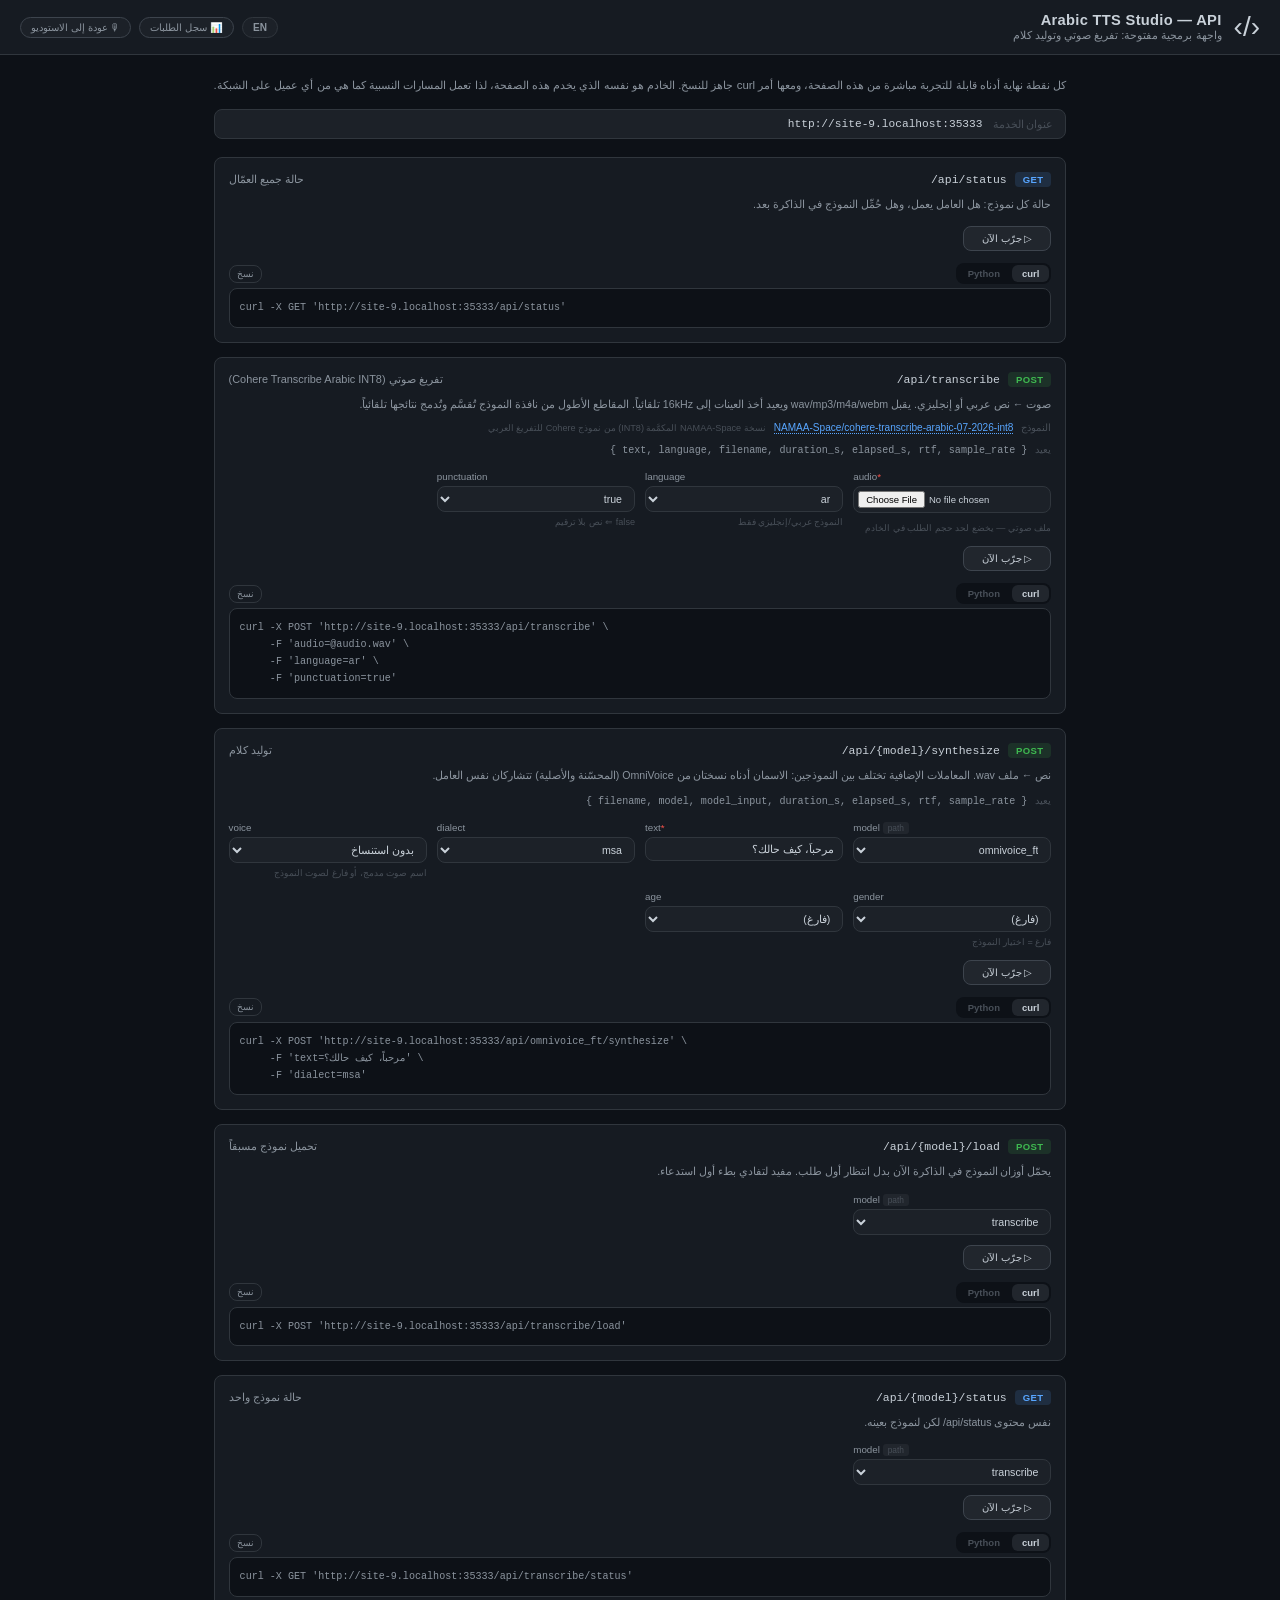
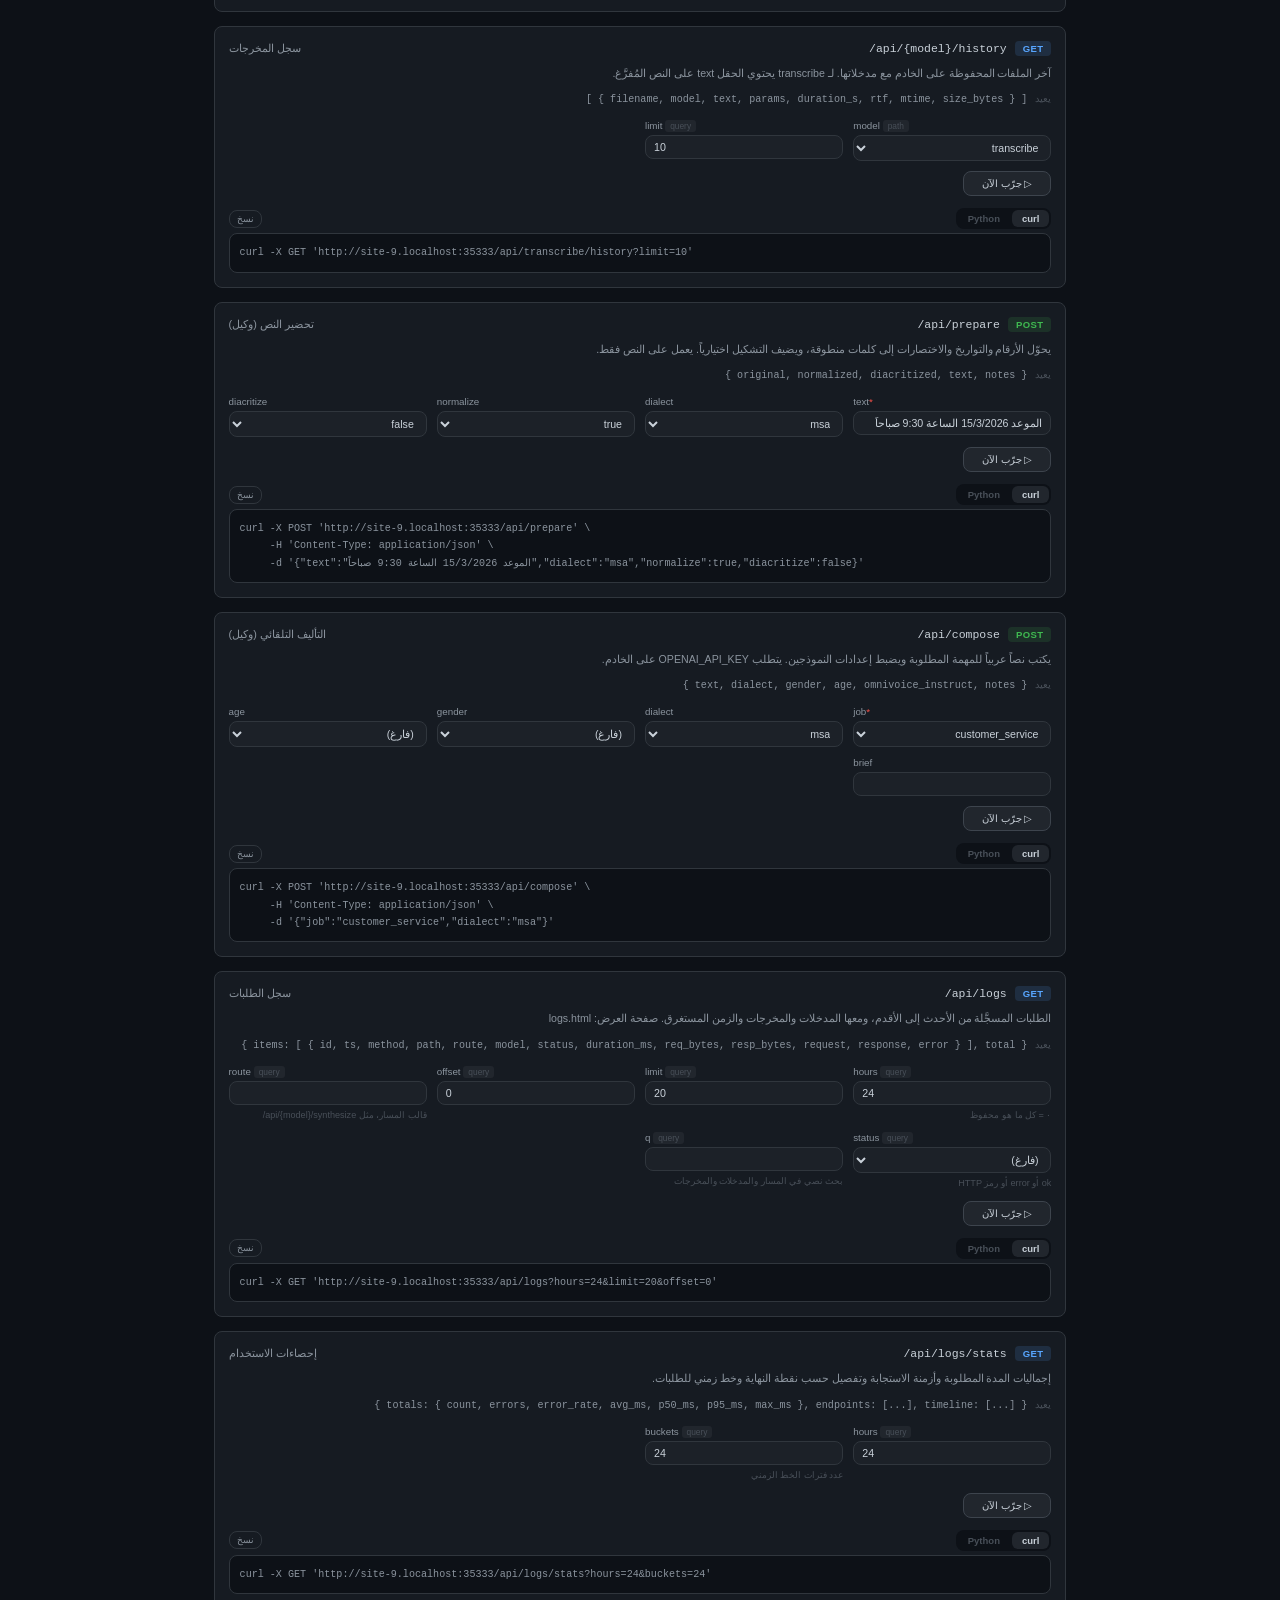
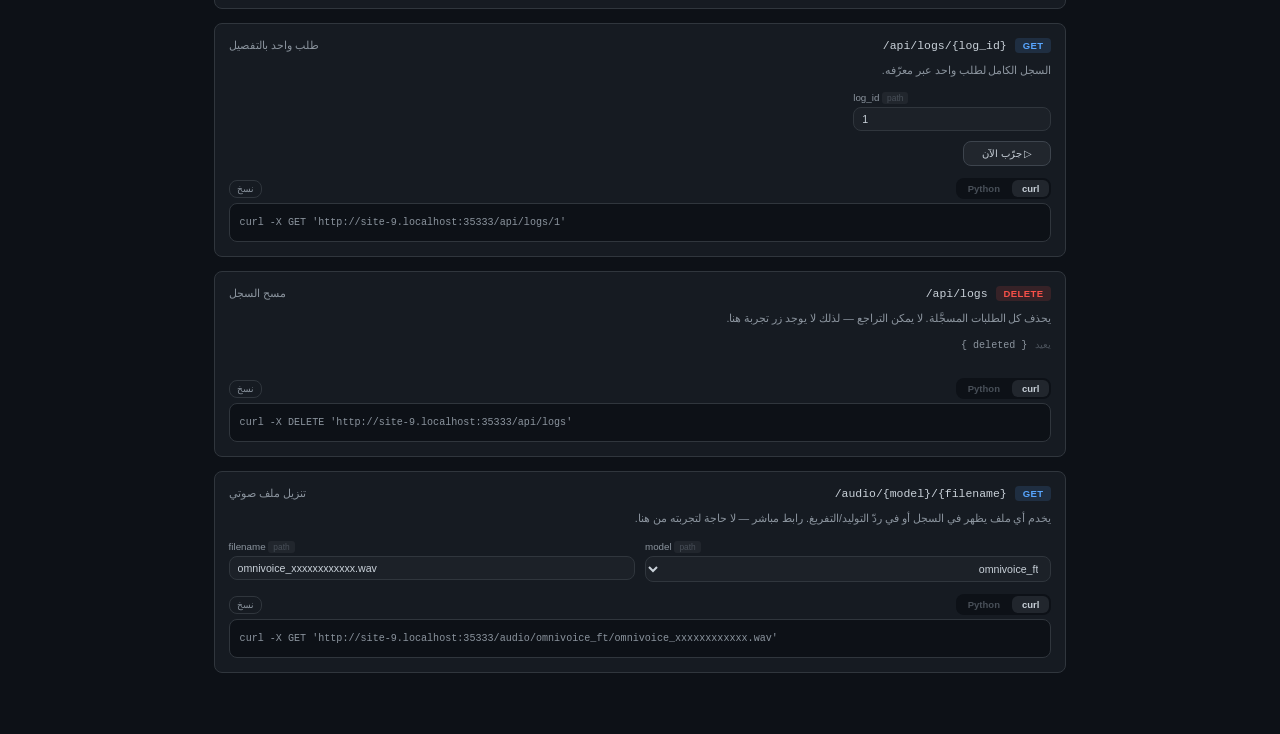
==== commit e9720347: "Add a request log and usage console Every /api/ call is recorded with its input, output, status and " ====
--- a/static/api.html
+++ b/static/api.html
@@ -20,6 +20,7 @@
     <div class="status-row">
       <button class="lang-toggle" id="lang-toggle" type="button"
               data-i18n="lang.toggle" data-i18n-title="lang.toggleTitle">EN</button>
+      <a class="api-link" href="logs.html" data-i18n="nav.logs">📊 سجل الطلبات</a>
       <a class="api-link" href="index.html" data-i18n="nav.studio">🎙 عودة إلى الاستوديو</a>
     </div>
   </header>
@@ -41,6 +42,6 @@
 
   <script src="i18n.js?v=2"></script>
   <script src="recorder.js?v=1"></script>
-  <script src="api.js?v=6"></script>
+  <script src="api.js?v=7"></script>
 </body>
 </html>
--- a/static/api.css
+++ b/static/api.css
@@ -29,8 +29,9 @@
   font-size: .68rem; font-weight: 700; letter-spacing: .04em;
   padding: 2px 8px; border-radius: 4px; direction: ltr;
 }
-.m-get  { background: rgba(88,166,255,.14);  color: #58a6ff; }
-.m-post { background: rgba(63,185,80,.14);   color: var(--green); }
+.m-get    { background: rgba(88,166,255,.14); color: #58a6ff; }
+.m-post   { background: rgba(63,185,80,.14);  color: var(--green); }
+.m-delete { background: rgba(248,81,73,.14);  color: var(--red); }
 .api-path { direction: ltr; font-size: .82rem; color: var(--txt); }
 .api-title { font-size: .78rem; color: var(--txt2); margin-inline-start: auto; }
 .api-desc { font-size: .76rem; color: var(--txt2); line-height: 1.85; margin: 8px 0 0; }
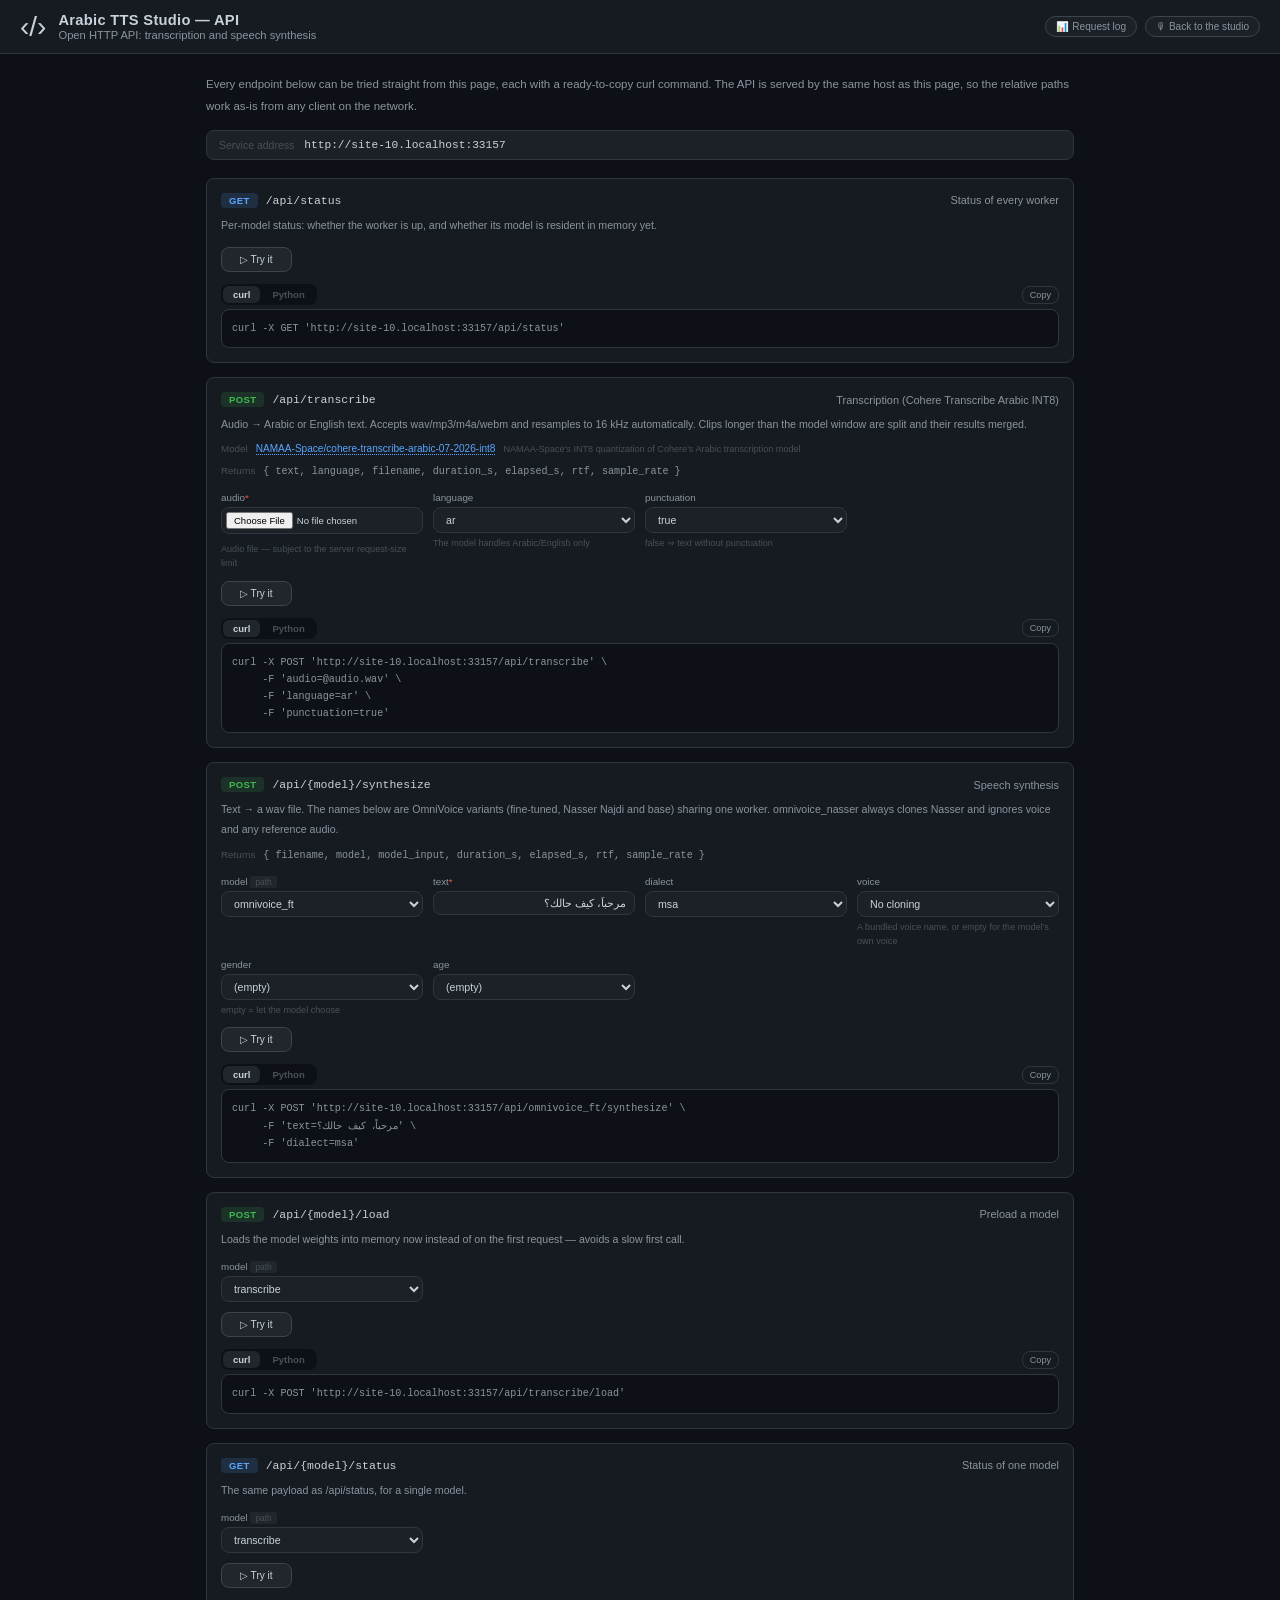
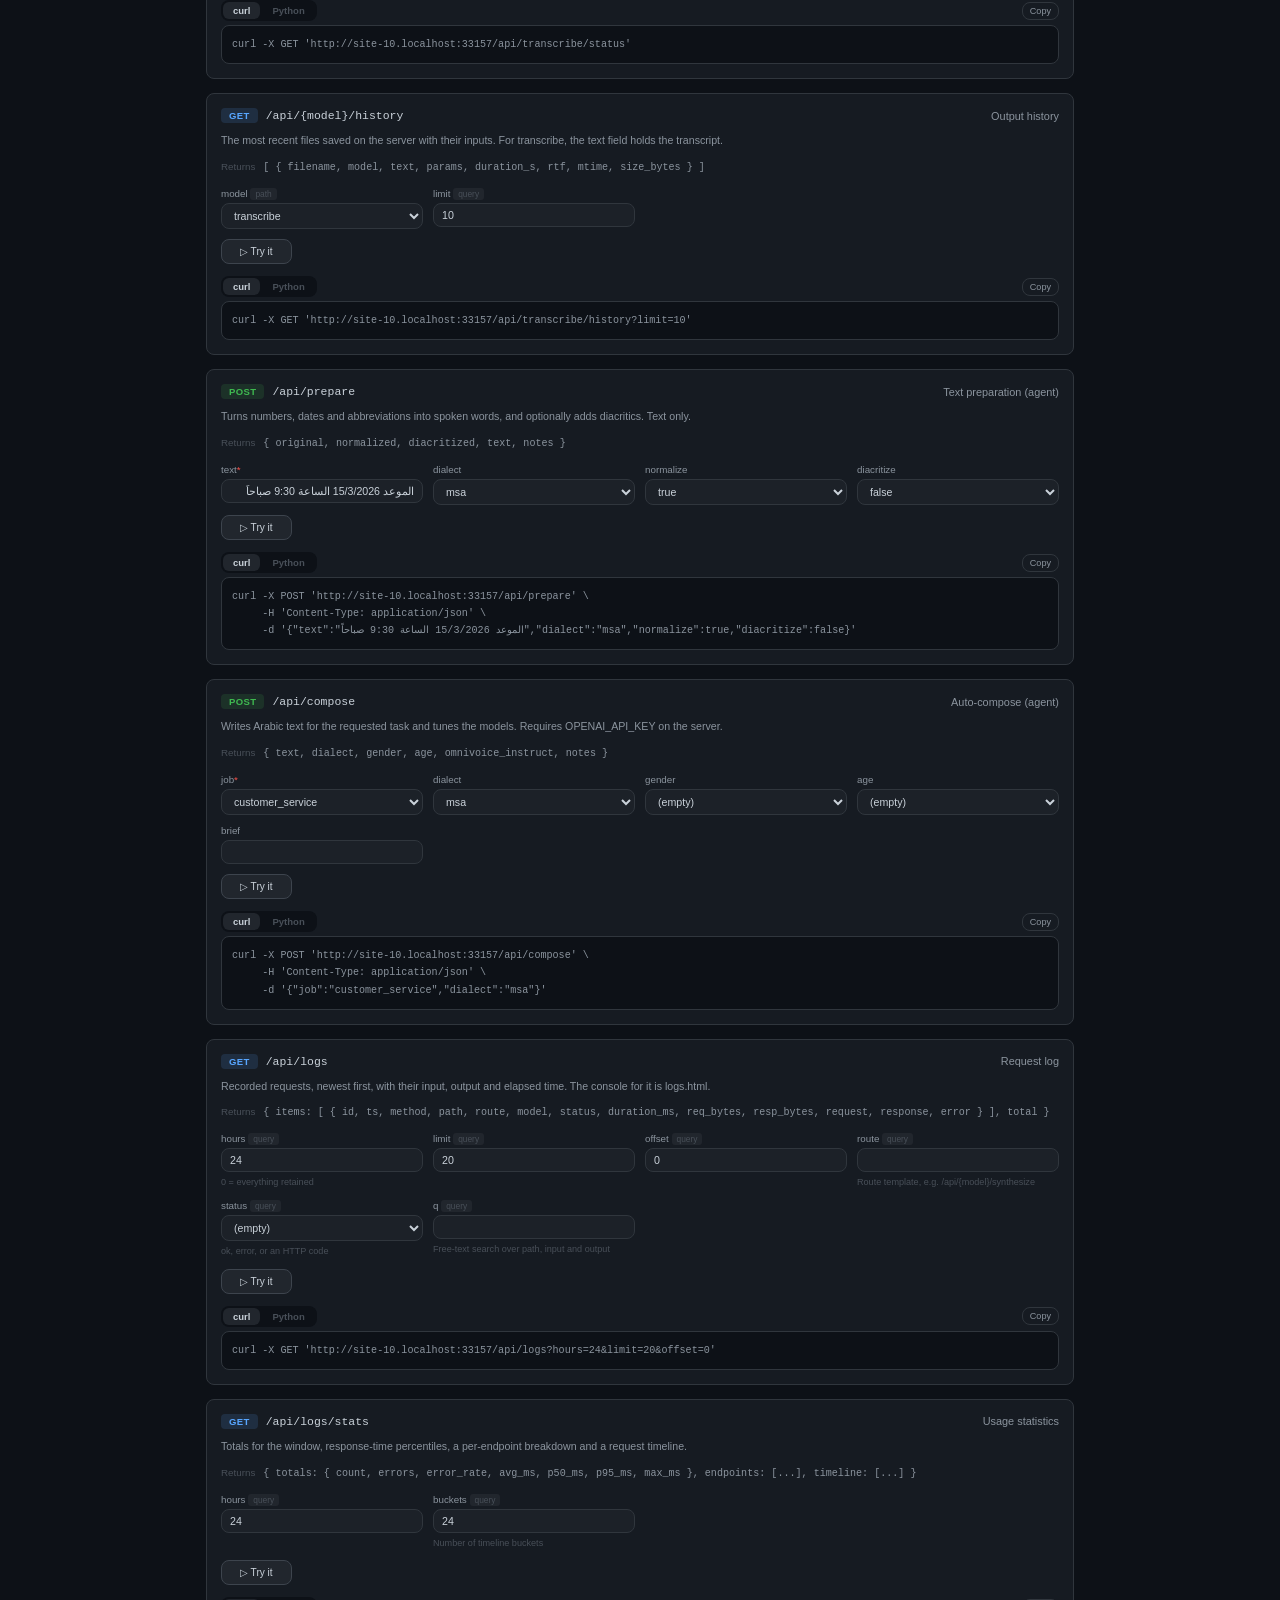
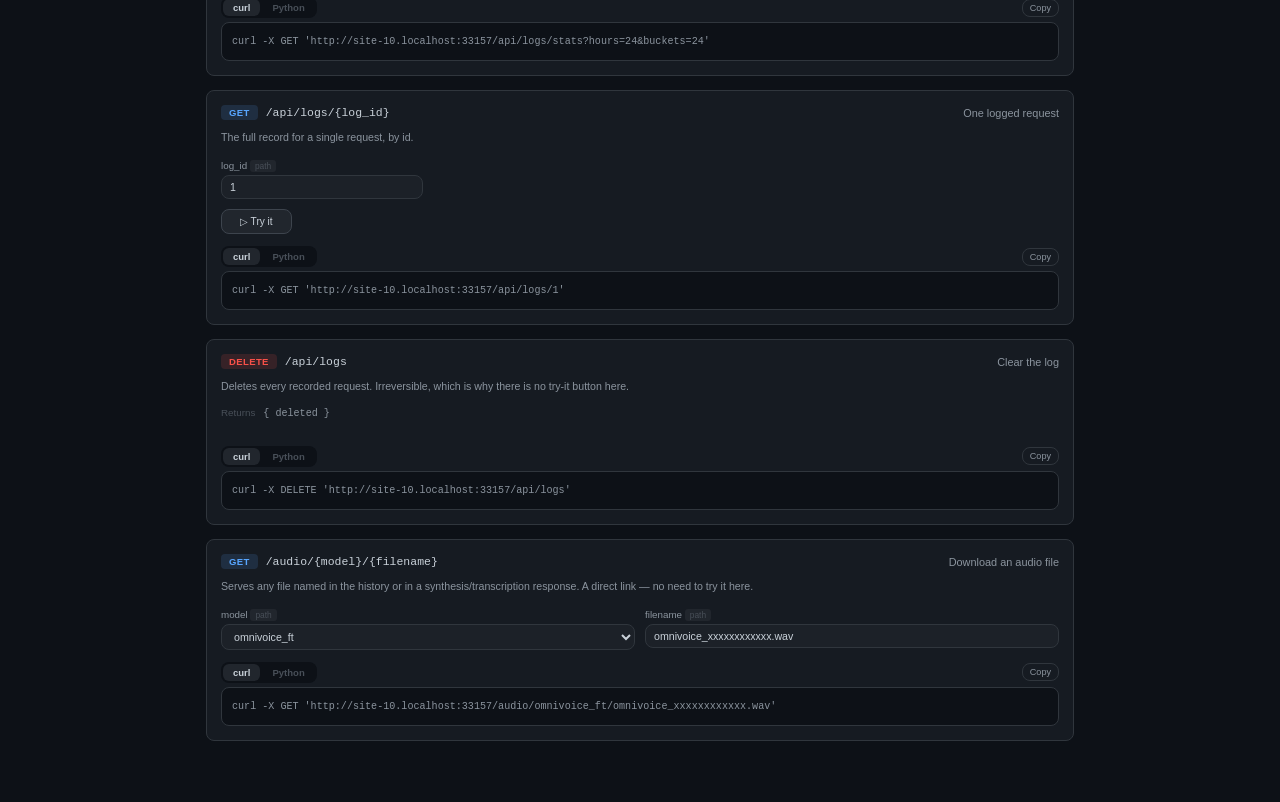
==== commit 9916608c: "Update script permissions to make them executable" ====
--- a/static/api.html
+++ b/static/api.html
@@ -1,10 +1,10 @@
 <!DOCTYPE html>
-<html lang="ar" dir="rtl">
+<html lang="en" dir="ltr">
 <head>
   <meta charset="UTF-8">
   <meta name="viewport" content="width=device-width, initial-scale=1.0">
   <title>Arabic TTS Studio — API</title>
-  <link rel="stylesheet" href="style.css?v=18">
+  <link rel="stylesheet" href="style.css?v=19">
   <link rel="stylesheet" href="api.css?v=4">
 </head>
 <body>
@@ -14,24 +14,22 @@
       <div class="brand-icon">‹/›</div>
       <div class="brand-text">
         <span class="brand-en">Arabic TTS Studio — API</span>
-        <span class="brand-ar" data-i18n="api.tagline">واجهة برمجية مفتوحة: تفريغ صوتي وتوليد كلام</span>
+        <span class="brand-ar" data-i18n="api.tagline">Open HTTP API: transcription and speech synthesis</span>
       </div>
     </div>
     <div class="status-row">
-      <button class="lang-toggle" id="lang-toggle" type="button"
-              data-i18n="lang.toggle" data-i18n-title="lang.toggleTitle">EN</button>
-      <a class="api-link" href="logs.html" data-i18n="nav.logs">📊 سجل الطلبات</a>
-      <a class="api-link" href="index.html" data-i18n="nav.studio">🎙 عودة إلى الاستوديو</a>
+      <a class="api-link" href="logs.html" data-i18n="nav.logs">📊 Request log</a>
+      <a class="api-link" href="index.html" data-i18n="nav.studio">🎙 Back to the studio</a>
     </div>
   </header>
 
   <main class="api-page">
     <p class="api-intro">
-      <span data-i18n="api.intro1">كل نقطة نهاية أدناه قابلة للتجربة مباشرة من هذه الصفحة، ومعها أمر curl جاهز للنسخ.</span>
-      <span data-i18n="api.intro2">الخادم هو نفسه الذي يخدم هذه الصفحة، لذا تعمل المسارات النسبية كما هي من أي عميل على الشبكة.</span>
+      <span data-i18n="api.intro1">Every endpoint below can be tried straight from this page, each with a ready-to-copy curl command.</span>
+      <span data-i18n="api.intro2">The API is served by the same host as this page, so the relative paths work as-is from any client on the network.</span>
     </p>
     <div class="api-base">
-      <span data-i18n="api.base">عنوان الخدمة</span>
+      <span data-i18n="api.base">Service address</span>
       <code id="api-base">—</code>
     </div>
 
@@ -40,8 +38,8 @@
     </div>
   </main>
 
-  <script src="i18n.js?v=2"></script>
-  <script src="recorder.js?v=1"></script>
-  <script src="api.js?v=7"></script>
+  <script src="i18n.js?v=3"></script>
+  <script src="recorder.js?v=2"></script>
+  <script src="api.js?v=8"></script>
 </body>
 </html>
--- a/static/style.css
+++ b/static/style.css
@@ -16,6 +16,8 @@
   --omni-dim:    rgba(88,166,255,.15);
   --vox:         #3fb950;
   --vox-dim:     rgba(63,185,80,.15);
+  --nasser:      #bc8cff;
+  --nasser-dim:  rgba(188,140,255,.15);
 
   --green:       #3fb950;
   --red:         #f85149;
@@ -61,7 +63,7 @@
 .brand-icon { font-size: 28px; line-height: 1; }
 .brand-text { display: flex; flex-direction: column; gap: 1px; }
 .brand-en { font-size: 1.05rem; font-weight: 600; color: var(--txt); letter-spacing: .02em; }
-.brand-ar { font-size: .8rem; color: var(--txt2); direction: rtl; }
+.brand-ar { font-size: .8rem; color: var(--txt2); }
 
 .status-row {
   display: flex;
@@ -173,7 +175,7 @@
   background: var(--bg3);
   cursor: pointer;
   transition: var(--transition);
-  text-align: right;
+  text-align: start;
   user-select: none;
 }
 .model-card:hover { border-color: var(--border2); background: var(--bg4); }
@@ -182,6 +184,7 @@
 .model-card.active.voxcpm2  { border-color: var(--vox);   background: var(--vox-dim);  }
 .model-card.active.omnivoice_ft  { border-color: var(--omni); background: var(--omni-dim); }
 .model-card.active.omnivoice_base{ border-color: var(--vox);  background: var(--vox-dim);  }
+.model-card.active.omnivoice_nasser{ border-color: var(--nasser); background: var(--nasser-dim); }
 .model-card.offline { opacity: .45; }
 
 .mc-header { display: flex; align-items: center; gap: 8px; }
@@ -189,7 +192,7 @@
 .mc-main    { min-width: 0; flex: 1; }
 .mc-name    { font-size: .78rem; font-weight: 700; direction: ltr; text-align: left; }
 .mc-specs   { font-size: .65rem; color: var(--txt2); margin-top: 1px; line-height: 1.4; direction: ltr; text-align: left; }
-.mc-role    { font-size: .7rem; color: var(--txt2); margin-top: 7px; line-height: 1.55; direction: rtl; }
+.mc-role    { font-size: .7rem; color: var(--txt2); margin-top: 7px; line-height: 1.55; }
 .mc-traits  { display: flex; gap: 4px; flex-wrap: wrap; margin-top: 7px; }
 .mc-traits span {
   padding: 2px 6px;
@@ -216,6 +219,7 @@
 .model-card.voxcpm2  .mc-load-btn:hover:not(:disabled) { border-color: var(--vox);  color: var(--vox);  }
 .model-card.omnivoice_ft   .mc-load-btn:hover:not(:disabled) { border-color: var(--omni); color: var(--omni); }
 .model-card.omnivoice_base .mc-load-btn:hover:not(:disabled) { border-color: var(--vox);  color: var(--vox);  }
+.model-card.omnivoice_nasser .mc-load-btn:hover:not(:disabled) { border-color: var(--nasser); color: var(--nasser); }
 .mc-load-btn:disabled { opacity: .65; cursor: default; animation: blink .8s infinite; }
 
 /* ── Simple voice picker ───────────────────────────────────── */
@@ -225,14 +229,12 @@
   padding: 0 12px 12px;
 }
 .voice-picker .param-label {
-  direction: rtl;
-  text-align: right;
+  text-align: start;
 }
 .voice-picker .param-select {
   width: 100%;
   padding: 8px 10px;
   font-size: .82rem;
-  direction: rtl;
 }
 .simple-footer {
   justify-content: flex-start;
@@ -322,7 +324,6 @@
   font-family: inherit;
   cursor: pointer;
   transition: var(--transition);
-  direction: rtl;
 }
 .prep-toggle:hover { border-color: var(--border2); color: var(--txt); }
 .prep-toggle.active {
@@ -358,7 +359,7 @@
 /* Which checkpoint is answering, linked to its model card. */
 .model-credit {
   display: flex; align-items: baseline; gap: 6px; flex-wrap: wrap;
-  margin: 0 0 10px; font-size: .7rem; color: var(--txt3); direction: rtl;
+  margin: 0 0 10px; font-size: .7rem; color: var(--txt3);
 }
 .model-credit a {
   color: var(--omni); text-decoration: none;
@@ -377,7 +378,6 @@
   font-family: inherit;
   cursor: pointer;
   transition: var(--transition);
-  direction: rtl;
 }
 .btn-prep:hover:not(:disabled) { border-color: var(--purple); color: var(--purple); }
 .btn-prep:disabled { color: var(--txt2); cursor: progress; opacity: .8; }
@@ -428,7 +428,7 @@
   font-size: .65rem;
   color: var(--txt2);
   cursor: pointer;
-  direction: rtl;
+  unicode-bidi: plaintext;
   transition: var(--transition);
   max-width: 140px;
   overflow: hidden;
@@ -471,13 +471,13 @@
   border-radius: var(--radius);
   background: var(--bg3);
   border: 1px solid var(--border);
-  direction: rtl;
 }
 .model-insights.fish { border-color: rgba(240,136,62,.35); }
 .model-insights.omnivoice { border-color: rgba(88,166,255,.35); }
 .model-insights.voxcpm2 { border-color: rgba(63,185,80,.35); }
 .model-insights.omnivoice_ft   { border-color: rgba(88,166,255,.35); }
 .model-insights.omnivoice_base { border-color: rgba(63,185,80,.35); }
+.model-insights.omnivoice_nasser { border-color: rgba(188,140,255,.35); }
 .insight-head {
   display: flex;
   align-items: flex-start;
@@ -565,8 +565,7 @@
   font-size: .68rem;
   color: var(--txt3);
   line-height: 1.45;
-  direction: rtl;
-  text-align: right;
+  text-align: start;
 }
 
 .param-select {
@@ -599,7 +598,6 @@
 .clone-row-label {
   font-size: .7rem;
   color: var(--txt2);
-  direction: rtl;
 }
 .file-zone {
   border: 1.5px dashed var(--border2);
@@ -677,6 +675,7 @@
 .btn-synth.voxcpm2  { background: var(--vox);  }
 .btn-synth.omnivoice_ft  { background: var(--omni); }
 .btn-synth.omnivoice_base{ background: var(--vox);  }
+.btn-synth.omnivoice_nasser{ background: var(--nasser); }
 
 .synth-icon { font-size: .8rem; }
 .synth-progress { display: flex; flex-direction: column; gap: 6px; }
@@ -718,7 +717,7 @@
 .btn-compare:disabled { color: var(--txt3); border-color: var(--border); background: var(--bg3); cursor: not-allowed; }
 
 /* ── Auto-compose agent ─────────────────────────────────────── */
-.compose-desc { font-size: .75rem; color: var(--txt2); line-height: 1.55; margin-bottom: 8px; direction: rtl; }
+.compose-desc { font-size: .75rem; color: var(--txt2); line-height: 1.55; margin-bottom: 8px; }
 .compose-grid { display: grid; grid-template-columns: 1fr 1fr; gap: 8px; }
 .compose-row { display: flex; align-items: center; gap: 8px; }
 .compose-row .param-label { white-space: nowrap; }
@@ -737,7 +736,7 @@
 }
 .btn-compose-agent:hover:not(:disabled) { border-color: var(--omni); color: var(--omni); }
 .btn-compose-agent:disabled { color: var(--txt2); cursor: progress; opacity: .8; }
-.compose-status { margin-top: 6px; font-size: .72rem; color: var(--txt2); line-height: 1.5; direction: rtl; min-height: 1em; }
+.compose-status { margin-top: 6px; font-size: .72rem; color: var(--txt2); line-height: 1.5; min-height: 1em; }
 .compose-status.success { color: var(--vox); }
 .compose-status.error { color: #f85149; }
 
@@ -754,7 +753,7 @@
   text-align: center;
 }
 .empty-icon { font-size: 2rem; opacity: .4; }
-.player-empty p { font-size: .78rem; line-height: 1.5; max-width: 220px; direction: rtl; }
+.player-empty p { font-size: .78rem; line-height: 1.5; max-width: 220px; }
 
 .player-content { padding: 10px 12px 12px; }
 
@@ -795,6 +794,7 @@
 .btn-play.vox  { background: var(--vox); }
 .btn-play.voxcpm2        { background: var(--vox); }
 .btn-play.omnivoice_base { background: var(--vox); }
+.btn-play.omnivoice_nasser { background: var(--nasser); }
 .btn-play:hover { filter: brightness(1.15); transform: scale(1.05); }
 
 .time-display { font-size: .75rem; color: var(--txt2); font-variant-numeric: tabular-nums; white-space: nowrap; }
@@ -813,6 +813,7 @@
 .model-badge.voxcpm2  { background: var(--vox-dim);   color: var(--vox);  }
 .model-badge.omnivoice_ft  { background: var(--omni-dim); color: var(--omni); }
 .model-badge.omnivoice_base{ background: var(--vox-dim);  color: var(--vox);  }
+.model-badge.omnivoice_nasser{ background: var(--nasser-dim); color: var(--nasser); }
 .rtf-badge {
   padding: 2px 7px;
   border-radius: 10px;
@@ -838,7 +839,6 @@
   font-size: .72rem;
   color: var(--txt2);
   line-height: 1.5;
-  direction: rtl;
 }
 .metric-grid {
   display: grid;
@@ -937,7 +937,7 @@
 .mini-player-title {
   font-size: .75rem;
   font-weight: 600;
-  text-align: right;
+  text-align: start;
   padding-bottom: 4px;
   border-bottom: 1px solid var(--border);
   display: flex;
@@ -955,12 +955,13 @@
 .mini-player.voxcpm2  .mini-player-title { color: var(--vox); }
 .mini-player.omnivoice_ft   .mini-player-title { color: var(--omni); }
 .mini-player.omnivoice_base .mini-player-title { color: var(--vox); }
+.mini-player.omnivoice_nasser .mini-player-title { color: var(--nasser); }
 .mini-player audio { width: 100%; min-width: 0; height: 32px; accent-color: var(--omni); }
 .mini-player .metric-grid { grid-template-columns: repeat(2, minmax(0, 1fr)); }
 /* Keep the option chips uniform across models so cards line up */
 .mini-player .option-chips { margin-top: auto; }
 .mini-player .option-chip { font-size: .6rem; }
-.mini-player-meta { font-size: .65rem; color: var(--txt3); text-align: right; line-height: 1.45; direction: rtl; }
+.mini-player-meta { font-size: .65rem; color: var(--txt3); text-align: start; line-height: 1.45; }
 .mini-player-meta.error { color: var(--red); }
 .mini-spinner { font-size: .75rem; color: var(--txt3); text-align: center; padding: 10px 0; animation: blink .8s infinite; }
 .mini-retry {
@@ -1040,7 +1041,6 @@
   font-size: .7rem;
   color: var(--txt2);
   cursor: pointer;
-  direction: rtl;
 }
 .history-list {
   padding: 0 8px 8px;
@@ -1069,11 +1069,12 @@
 .history-item.playing.fish     { border-color: var(--fish); background: var(--fish-dim); }
 .history-item.playing.voxcpm2  { border-color: var(--vox);  background: var(--vox-dim); }
 .history-item.playing.omnivoice_base { border-color: var(--vox); background: var(--vox-dim); }
+.history-item.playing.omnivoice_nasser { border-color: var(--nasser); background: var(--nasser-dim); }
 
 .hi-badge { flex-shrink: 0; }
-.hi-info  { flex: 1; min-width: 0; direction: rtl; }
-.hi-filename { font-size: .72rem; color: var(--txt); overflow: hidden; text-overflow: ellipsis; white-space: nowrap; }
-.hi-instruct { font-size: .66rem; color: var(--txt2); overflow: hidden; text-overflow: ellipsis; white-space: nowrap; }
+.hi-info  { flex: 1; min-width: 0; }
+.hi-filename { unicode-bidi: plaintext; font-size: .72rem; color: var(--txt); overflow: hidden; text-overflow: ellipsis; white-space: nowrap; }
+.hi-instruct { unicode-bidi: plaintext; font-size: .66rem; color: var(--txt2); overflow: hidden; text-overflow: ellipsis; white-space: nowrap; }
 .hi-meta { font-size: .65rem; color: var(--txt3); direction: ltr; }
 .hi-actions { display: flex; gap: 4px; flex-shrink: 0; }
 .hi-btn {
@@ -1109,8 +1110,8 @@
 }
 .sc-caret { flex-shrink: 0; color: var(--txt3); font-size: .8rem; width: 12px; text-align: center; }
 .saved-compare-item.expanded .sc-caret { color: var(--omni); }
-.sc-info { flex: 1; min-width: 0; direction: rtl; }
-.sc-snippet { font-size: .74rem; color: var(--txt); overflow: hidden; text-overflow: ellipsis; white-space: nowrap; }
+.sc-info { flex: 1; min-width: 0; }
+.sc-snippet { unicode-bidi: plaintext; font-size: .74rem; color: var(--txt); overflow: hidden; text-overflow: ellipsis; white-space: nowrap; }
 .sc-meta { font-size: .66rem; color: var(--txt3); margin-top: 2px; }
 .sc-actions { display: flex; gap: 4px; flex-shrink: 0; }
 .hi-btn.sc-del:hover  { color: #f85149; border-color: #f85149; }
@@ -1182,7 +1183,6 @@
 #transcribe-body .prep-bar,
 #transcribe-body .prep-preview { margin: 0; padding-inline: 0; }
 #transcribe-body .prep-bar { padding-top: 0; }
-#transcribe-body .param-select { direction: rtl; }
 
 /* ── API console link (header, both pages) ───────────────── */
 .api-link {
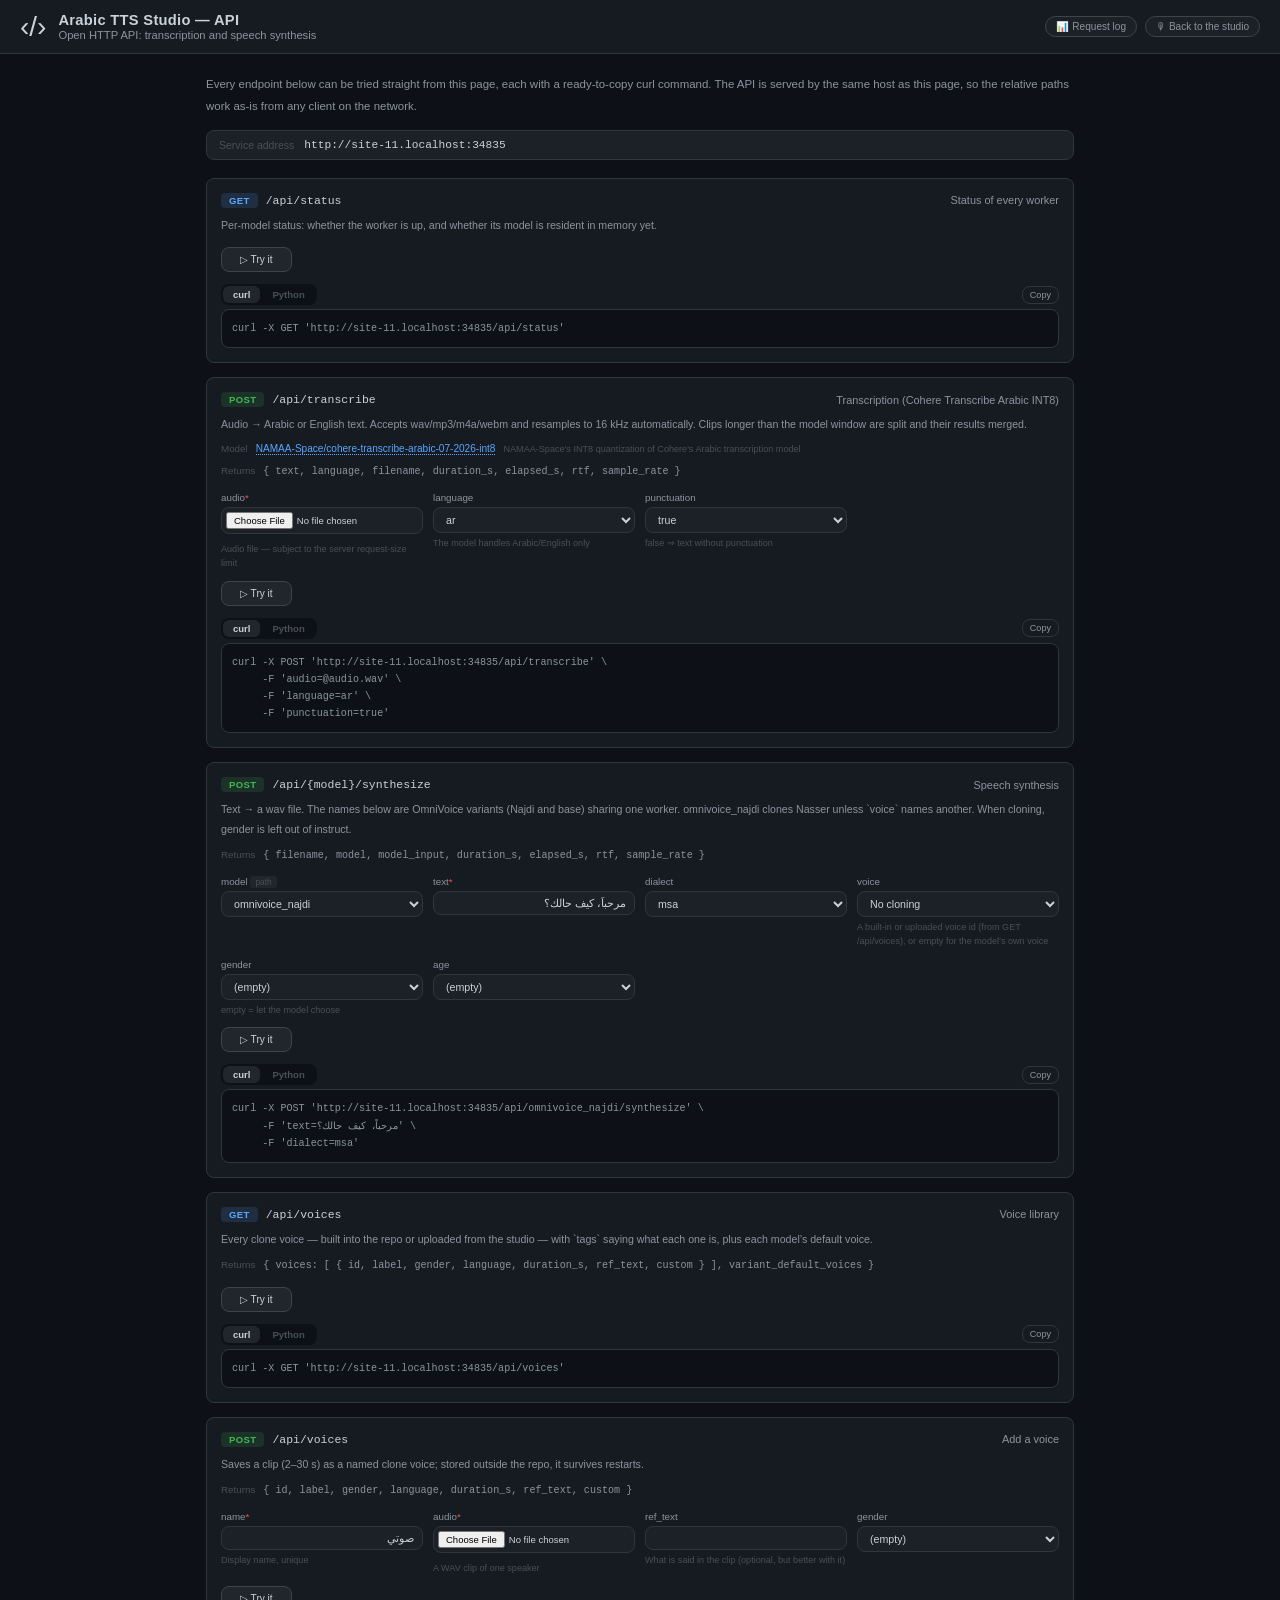
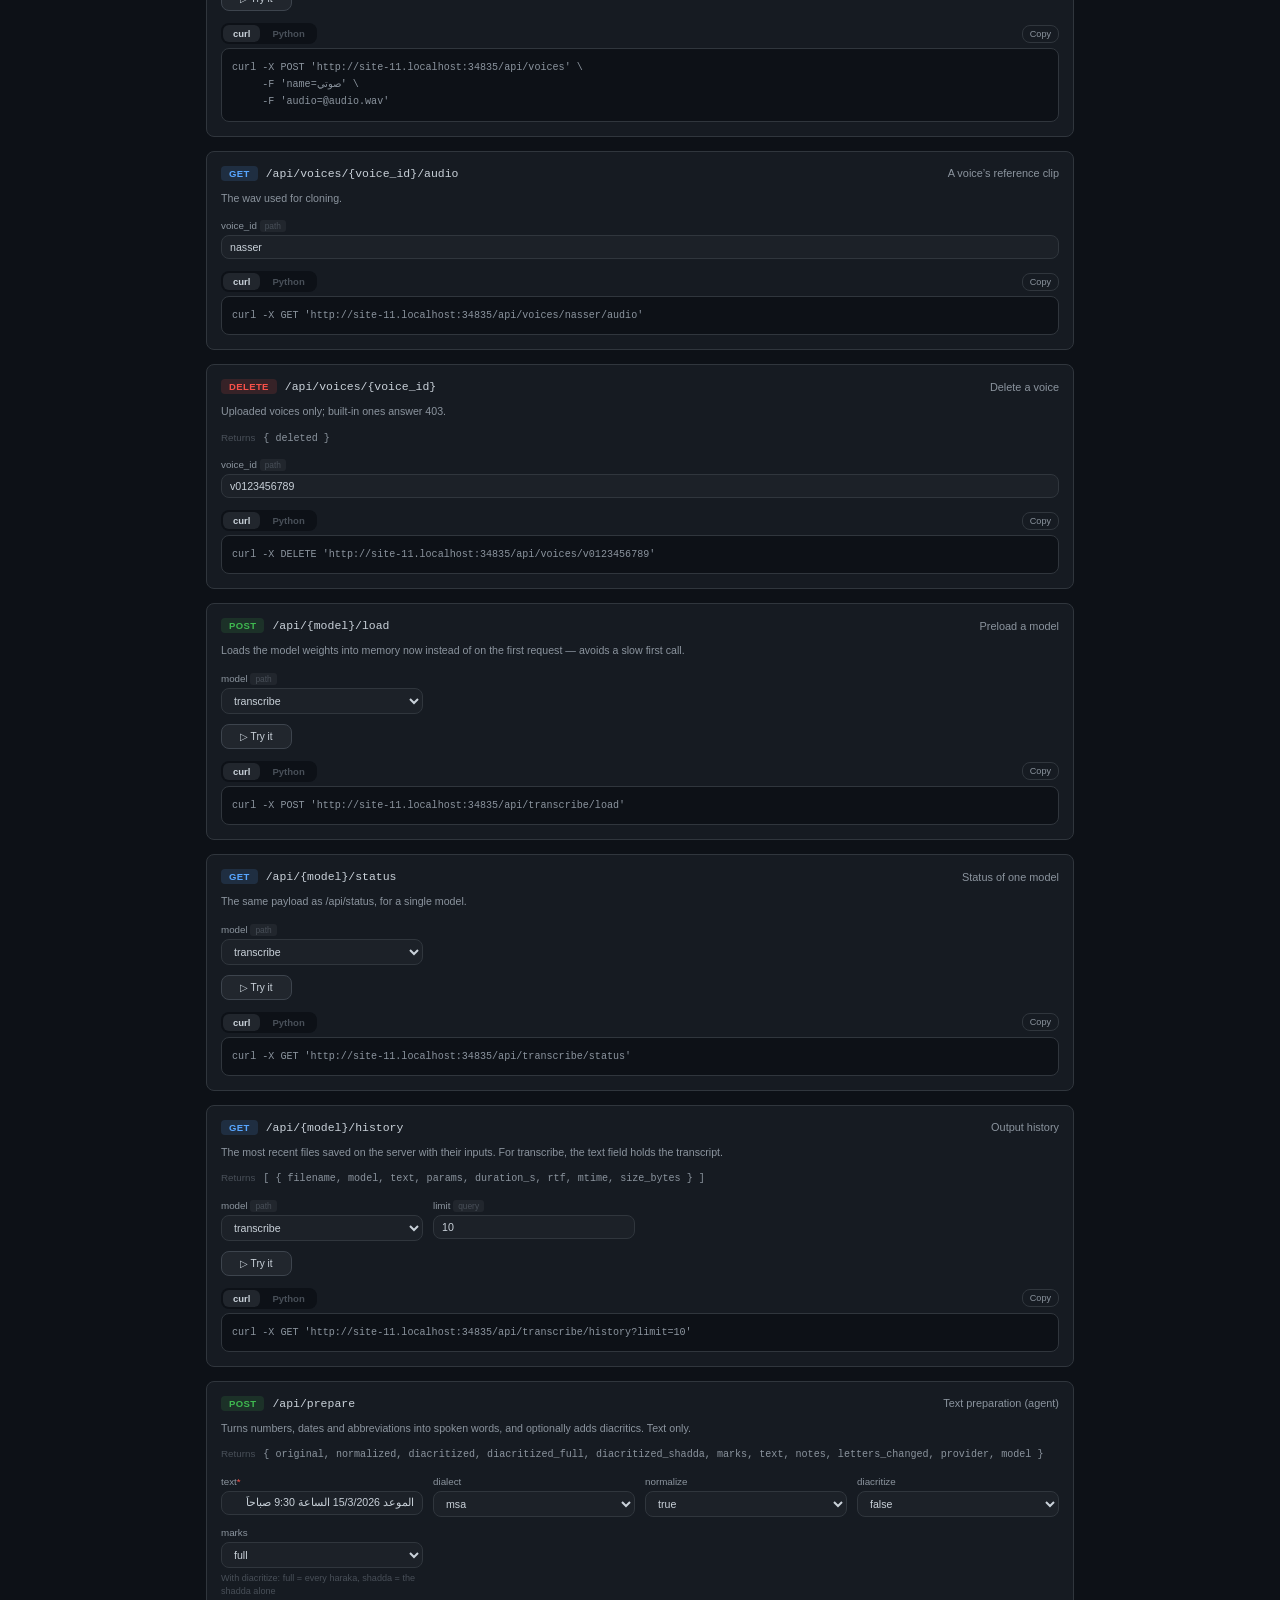
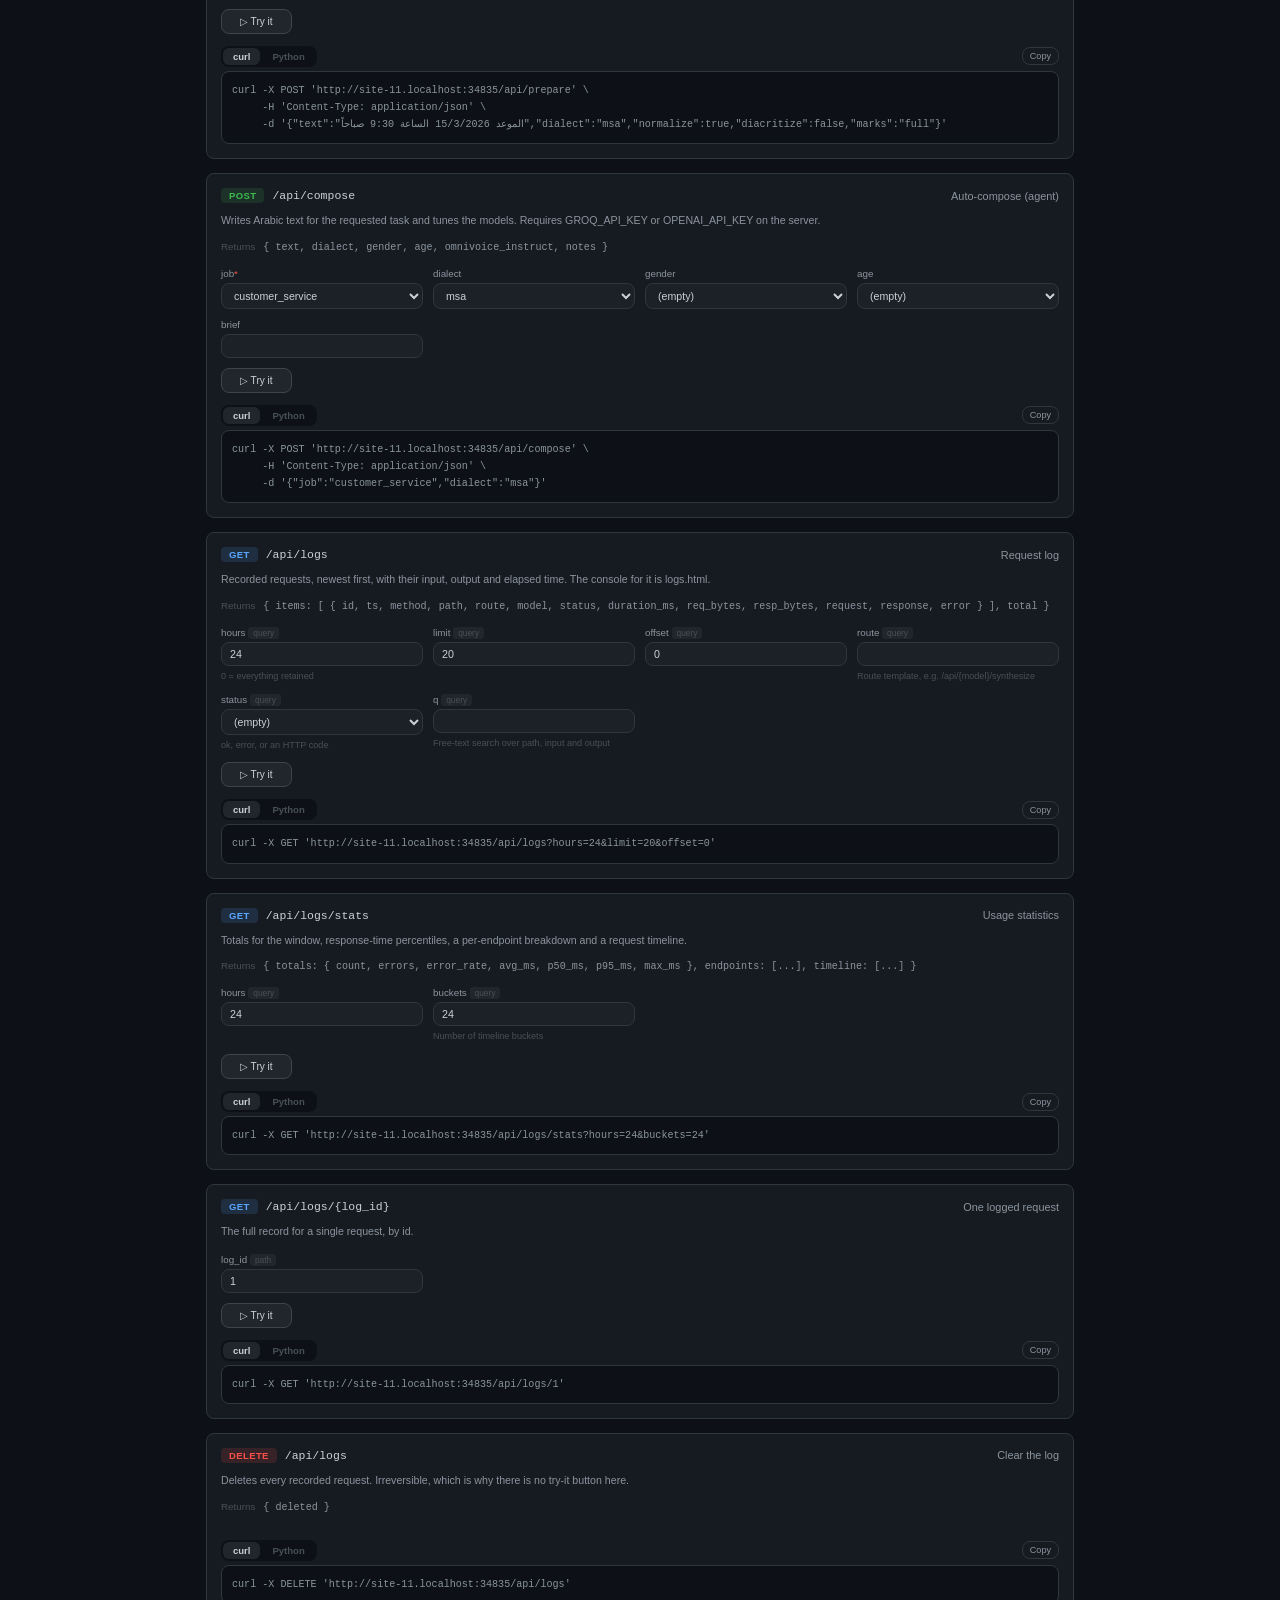
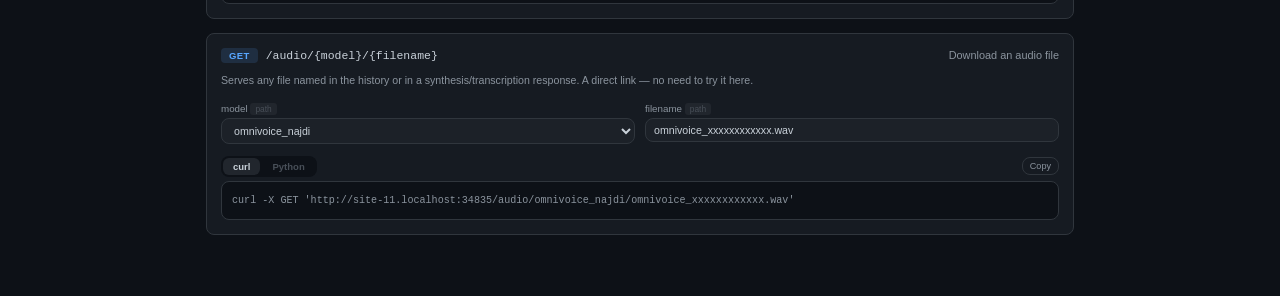
==== commit 84cc166c: "Add a tagged voice library, Groq agents on gpt-oss-120b, and shadda-only tashkeel Voices. The Najdi " ====
--- a/static/api.html
+++ b/static/api.html
@@ -38,8 +38,8 @@
     </div>
   </main>
 
-  <script src="i18n.js?v=3"></script>
+  <script src="i18n.js?v=6"></script>
   <script src="recorder.js?v=2"></script>
-  <script src="api.js?v=8"></script>
+  <script src="api.js?v=10"></script>
 </body>
 </html>
--- a/static/style.css
+++ b/static/style.css
@@ -16,8 +16,8 @@
   --omni-dim:    rgba(88,166,255,.15);
   --vox:         #3fb950;
   --vox-dim:     rgba(63,185,80,.15);
-  --nasser:      #bc8cff;
-  --nasser-dim:  rgba(188,140,255,.15);
+  --najdi:      #bc8cff;
+  --najdi-dim:  rgba(188,140,255,.15);
 
   --green:       #3fb950;
   --red:         #f85149;
@@ -31,6 +31,8 @@
 
 /* ── Reset ────────────────────────────────────────────────── */
 *, *::before, *::after { box-sizing: border-box; margin: 0; padding: 0; }
+/* `el.hidden` must win over any display rule a component sets. */
+[hidden] { display: none !important; }
 html { font-size: 14px; scroll-behavior: smooth; }
 body {
   background: var(--bg);
@@ -182,9 +184,8 @@
 .model-card.active.fish     { border-color: var(--fish);  background: var(--fish-dim); }
 .model-card.active.omnivoice{ border-color: var(--omni);  background: var(--omni-dim); }
 .model-card.active.voxcpm2  { border-color: var(--vox);   background: var(--vox-dim);  }
-.model-card.active.omnivoice_ft  { border-color: var(--omni); background: var(--omni-dim); }
 .model-card.active.omnivoice_base{ border-color: var(--vox);  background: var(--vox-dim);  }
-.model-card.active.omnivoice_nasser{ border-color: var(--nasser); background: var(--nasser-dim); }
+.model-card.active.omnivoice_najdi{ border-color: var(--najdi); background: var(--najdi-dim); }
 .model-card.offline { opacity: .45; }
 
 .mc-header { display: flex; align-items: center; gap: 8px; }
@@ -217,18 +218,20 @@
 .mc-load-btn:hover:not(:disabled) { background: var(--bg3); border-color: var(--txt2); }
 .model-card.omnivoice .mc-load-btn:hover:not(:disabled) { border-color: var(--omni); color: var(--omni); }
 .model-card.voxcpm2  .mc-load-btn:hover:not(:disabled) { border-color: var(--vox);  color: var(--vox);  }
-.model-card.omnivoice_ft   .mc-load-btn:hover:not(:disabled) { border-color: var(--omni); color: var(--omni); }
 .model-card.omnivoice_base .mc-load-btn:hover:not(:disabled) { border-color: var(--vox);  color: var(--vox);  }
-.model-card.omnivoice_nasser .mc-load-btn:hover:not(:disabled) { border-color: var(--nasser); color: var(--nasser); }
+.model-card.omnivoice_najdi .mc-load-btn:hover:not(:disabled) { border-color: var(--najdi); color: var(--najdi); }
 .mc-load-btn:disabled { opacity: .65; cursor: default; animation: blink .8s infinite; }
 
 /* ── Simple voice picker ───────────────────────────────────── */
 .voice-picker {
   display: grid;
-  gap: 8px;
-  padding: 0 12px 12px;
+  grid-template-columns: minmax(0, 1fr) auto auto;
+  align-items: center;
+  gap: 8px;
+  padding: 0 12px 6px;
 }
 .voice-picker .param-label {
+  grid-column: 1 / -1;
   text-align: start;
 }
 .voice-picker .param-select {
@@ -475,9 +478,8 @@
 .model-insights.fish { border-color: rgba(240,136,62,.35); }
 .model-insights.omnivoice { border-color: rgba(88,166,255,.35); }
 .model-insights.voxcpm2 { border-color: rgba(63,185,80,.35); }
-.model-insights.omnivoice_ft   { border-color: rgba(88,166,255,.35); }
 .model-insights.omnivoice_base { border-color: rgba(63,185,80,.35); }
-.model-insights.omnivoice_nasser { border-color: rgba(188,140,255,.35); }
+.model-insights.omnivoice_najdi { border-color: rgba(188,140,255,.35); }
 .insight-head {
   display: flex;
   align-items: flex-start;
@@ -673,9 +675,8 @@
 .btn-synth.fish     { background: var(--fish); }
 .btn-synth.omnivoice{ background: var(--omni); }
 .btn-synth.voxcpm2  { background: var(--vox);  }
-.btn-synth.omnivoice_ft  { background: var(--omni); }
 .btn-synth.omnivoice_base{ background: var(--vox);  }
-.btn-synth.omnivoice_nasser{ background: var(--nasser); }
+.btn-synth.omnivoice_najdi{ background: var(--najdi); }
 
 .synth-icon { font-size: .8rem; }
 .synth-progress { display: flex; flex-direction: column; gap: 6px; }
@@ -739,6 +740,7 @@
 .compose-status { margin-top: 6px; font-size: .72rem; color: var(--txt2); line-height: 1.5; min-height: 1em; }
 .compose-status.success { color: var(--vox); }
 .compose-status.error { color: #f85149; }
+.compose-status.warn { color: var(--yellow); }
 
 /* ── Audio player card ────────────────────────────────────── */
 .player-card { min-height: 140px; }
@@ -794,7 +796,7 @@
 .btn-play.vox  { background: var(--vox); }
 .btn-play.voxcpm2        { background: var(--vox); }
 .btn-play.omnivoice_base { background: var(--vox); }
-.btn-play.omnivoice_nasser { background: var(--nasser); }
+.btn-play.omnivoice_najdi { background: var(--najdi); }
 .btn-play:hover { filter: brightness(1.15); transform: scale(1.05); }
 
 .time-display { font-size: .75rem; color: var(--txt2); font-variant-numeric: tabular-nums; white-space: nowrap; }
@@ -811,9 +813,8 @@
 .model-badge.fish     { background: var(--fish-dim);  color: var(--fish); }
 .model-badge.omnivoice{ background: var(--omni-dim);  color: var(--omni); }
 .model-badge.voxcpm2  { background: var(--vox-dim);   color: var(--vox);  }
-.model-badge.omnivoice_ft  { background: var(--omni-dim); color: var(--omni); }
 .model-badge.omnivoice_base{ background: var(--vox-dim);  color: var(--vox);  }
-.model-badge.omnivoice_nasser{ background: var(--nasser-dim); color: var(--nasser); }
+.model-badge.omnivoice_najdi{ background: var(--najdi-dim); color: var(--najdi); }
 .rtf-badge {
   padding: 2px 7px;
   border-radius: 10px;
@@ -953,9 +954,8 @@
 .mini-player.fish     .mini-player-title { color: var(--fish); }
 .mini-player.omnivoice .mini-player-title { color: var(--omni); }
 .mini-player.voxcpm2  .mini-player-title { color: var(--vox); }
-.mini-player.omnivoice_ft   .mini-player-title { color: var(--omni); }
 .mini-player.omnivoice_base .mini-player-title { color: var(--vox); }
-.mini-player.omnivoice_nasser .mini-player-title { color: var(--nasser); }
+.mini-player.omnivoice_najdi .mini-player-title { color: var(--najdi); }
 .mini-player audio { width: 100%; min-width: 0; height: 32px; accent-color: var(--omni); }
 .mini-player .metric-grid { grid-template-columns: repeat(2, minmax(0, 1fr)); }
 /* Keep the option chips uniform across models so cards line up */
@@ -1069,11 +1069,20 @@
 .history-item.playing.fish     { border-color: var(--fish); background: var(--fish-dim); }
 .history-item.playing.voxcpm2  { border-color: var(--vox);  background: var(--vox-dim); }
 .history-item.playing.omnivoice_base { border-color: var(--vox); background: var(--vox-dim); }
-.history-item.playing.omnivoice_nasser { border-color: var(--nasser); background: var(--nasser-dim); }
+.history-item.playing.omnivoice_najdi { border-color: var(--najdi); background: var(--najdi-dim); }
 
 .hi-badge { flex-shrink: 0; }
 .hi-info  { flex: 1; min-width: 0; }
 .hi-filename { unicode-bidi: plaintext; font-size: .72rem; color: var(--txt); overflow: hidden; text-overflow: ellipsis; white-space: nowrap; }
+.hi-tags { display: flex; align-items: center; gap: 6px; flex-wrap: wrap; margin-bottom: 3px; }
+.hi-voice { font-size: .64rem; color: var(--txt2); }
+/* The whole text of the run, folded to three lines until clicked. */
+.hi-text {
+  unicode-bidi: plaintext; font-size: .76rem; line-height: 1.6; color: var(--txt);
+  white-space: pre-wrap; overflow-wrap: anywhere; cursor: zoom-in;
+  display: -webkit-box; -webkit-box-orient: vertical; -webkit-line-clamp: 3; overflow: hidden;
+}
+.hi-text.expanded { -webkit-line-clamp: unset; display: block; cursor: zoom-out; }
 .hi-instruct { unicode-bidi: plaintext; font-size: .66rem; color: var(--txt2); overflow: hidden; text-overflow: ellipsis; white-space: nowrap; }
 .hi-meta { font-size: .65rem; color: var(--txt3); direction: ltr; }
 .hi-actions { display: flex; gap: 4px; flex-shrink: 0; }
@@ -1111,7 +1120,10 @@
 .sc-caret { flex-shrink: 0; color: var(--txt3); font-size: .8rem; width: 12px; text-align: center; }
 .saved-compare-item.expanded .sc-caret { color: var(--omni); }
 .sc-info { flex: 1; min-width: 0; }
-.sc-snippet { unicode-bidi: plaintext; font-size: .74rem; color: var(--txt); overflow: hidden; text-overflow: ellipsis; white-space: nowrap; }
+.sc-snippet {
+  unicode-bidi: plaintext; font-size: .74rem; line-height: 1.55; color: var(--txt);
+  display: -webkit-box; -webkit-box-orient: vertical; -webkit-line-clamp: 2; overflow: hidden;
+}
 .sc-meta { font-size: .66rem; color: var(--txt3); margin-top: 2px; }
 .sc-actions { display: flex; gap: 4px; flex-shrink: 0; }
 .hi-btn.sc-del:hover  { color: #f85149; border-color: #f85149; }
@@ -1192,3 +1204,115 @@
   transition: var(--transition);
 }
 .api-link:hover { border-color: var(--purple); color: var(--purple); }
+
+/* ── Voice library ────────────────────────────────────────── */
+.voice-hint {
+  padding: 0 12px 8px;
+  font-size: .7rem;
+  line-height: 1.55;
+  color: var(--txt2);
+  unicode-bidi: plaintext;
+}
+/* What the selected voice is: one chip per tag from its voice.json. */
+.voice-tags {
+  display: flex;
+  flex-wrap: wrap;
+  gap: 5px;
+  padding: 0 12px 6px;
+}
+.voice-tags:empty { display: none; }
+.voice-tag {
+  padding: 2px 8px;
+  border: 1px solid var(--border);
+  border-radius: 10px;
+  background: var(--bg3);
+  font-size: .68rem;
+  line-height: 1.5;
+  color: var(--txt2);
+  white-space: nowrap;
+}
+.voice-tag[title] { cursor: help; }
+.voice-tag.vt-trained { border-color: var(--najdi); color: var(--najdi); background: var(--najdi-dim); }
+.voice-tag.vt-unseen  { border-color: var(--border2); color: var(--txt); }
+#btn-voice-add { margin: 0 12px 4px; }
+.voice-add {
+  display: grid;
+  gap: 6px;
+  margin: 4px 12px 0;
+  padding: 10px;
+  border: 1px solid var(--border);
+  border-radius: var(--radius);
+  background: var(--bg2);
+}
+.voice-add .param-label { font-size: .7rem; color: var(--txt2); }
+.voice-add .prep-bar { padding: 2px 0 0; }
+.voice-add textarea { resize: vertical; direction: rtl; }
+.btn-prep.btn-primary { border-color: var(--purple); color: var(--purple); }
+.btn-prep.btn-primary:hover:not(:disabled) { background: rgba(188,140,255,.12); }
+
+/* ── Segmented choice (compare mode, which text Generate speaks) ── */
+.segmented {
+  display: flex;
+  align-items: center;
+  gap: 6px;
+  flex-wrap: wrap;
+  padding: 0 12px 6px;
+}
+.segmented-label { font-size: .7rem; color: var(--txt2); }
+
+/* ── Tashkeel ─────────────────────────────────────────────── */
+.tashkeel-box {
+  display: grid;
+  gap: 6px;
+  margin: 2px 12px 8px;
+  padding: 10px 10px 4px;
+  border: 1px solid rgba(188,140,255,.35);
+  border-radius: var(--radius);
+  background: rgba(188,140,255,.05);
+}
+.tk-head { display: flex; align-items: center; gap: 8px; flex-wrap: wrap; }
+.tk-stale { font-size: .68rem; color: var(--yellow); }
+.tashkeel-text {
+  width: 100%;
+  padding: 8px 10px;
+  background: var(--bg3);
+  border: 1px solid var(--border);
+  border-radius: var(--radius);
+  color: var(--txt);
+  font-family: inherit;
+  font-size: .95rem;
+  line-height: 1.9;             /* harakat need room above and below the line */
+  resize: vertical;
+  outline: none;
+}
+.tashkeel-text:focus { border-color: var(--purple); }
+.tashkeel-box .segmented { padding: 0; }
+
+.variant-badge {
+  display: inline-block;
+  padding: 1px 7px;
+  border-radius: 10px;
+  border: 1px solid var(--border2);
+  font-size: .62rem;
+  font-weight: 600;
+  color: var(--txt2);
+  white-space: nowrap;
+}
+.variant-badge.tashkeel { border-color: var(--purple); color: var(--purple); background: rgba(188,140,255,.12); }
+
+/* The text a clip spoke — on compare cards and under the main player. */
+.run-text {
+  margin: 6px 0;
+  padding: 6px 8px;
+  background: var(--bg2);
+  border: 1px solid var(--border);
+  border-radius: var(--radius);
+  font-size: .78rem;
+  line-height: 1.75;
+  color: var(--txt);
+  white-space: pre-wrap;
+  overflow-wrap: anywhere;
+  unicode-bidi: plaintext;
+}
+.player-text { margin-bottom: 8px; }
+.player-text .run-text { margin-bottom: 0; }
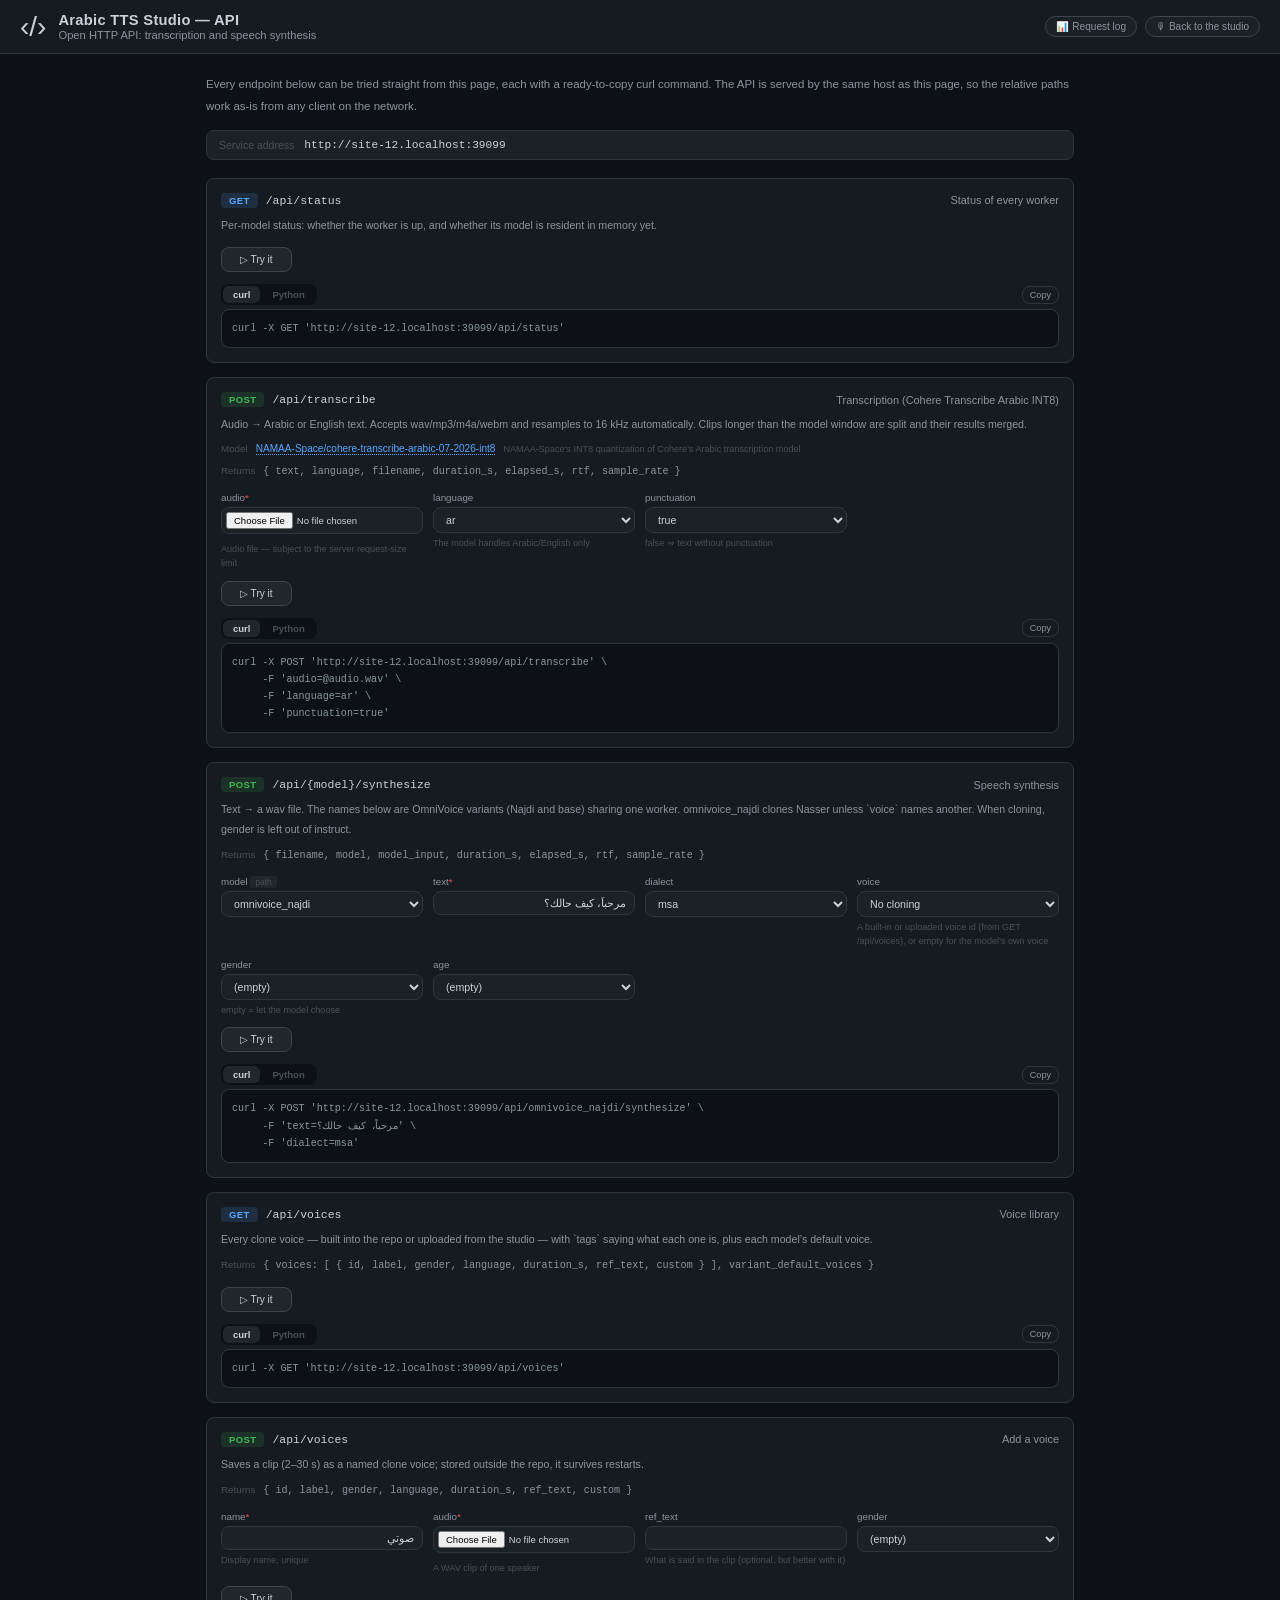
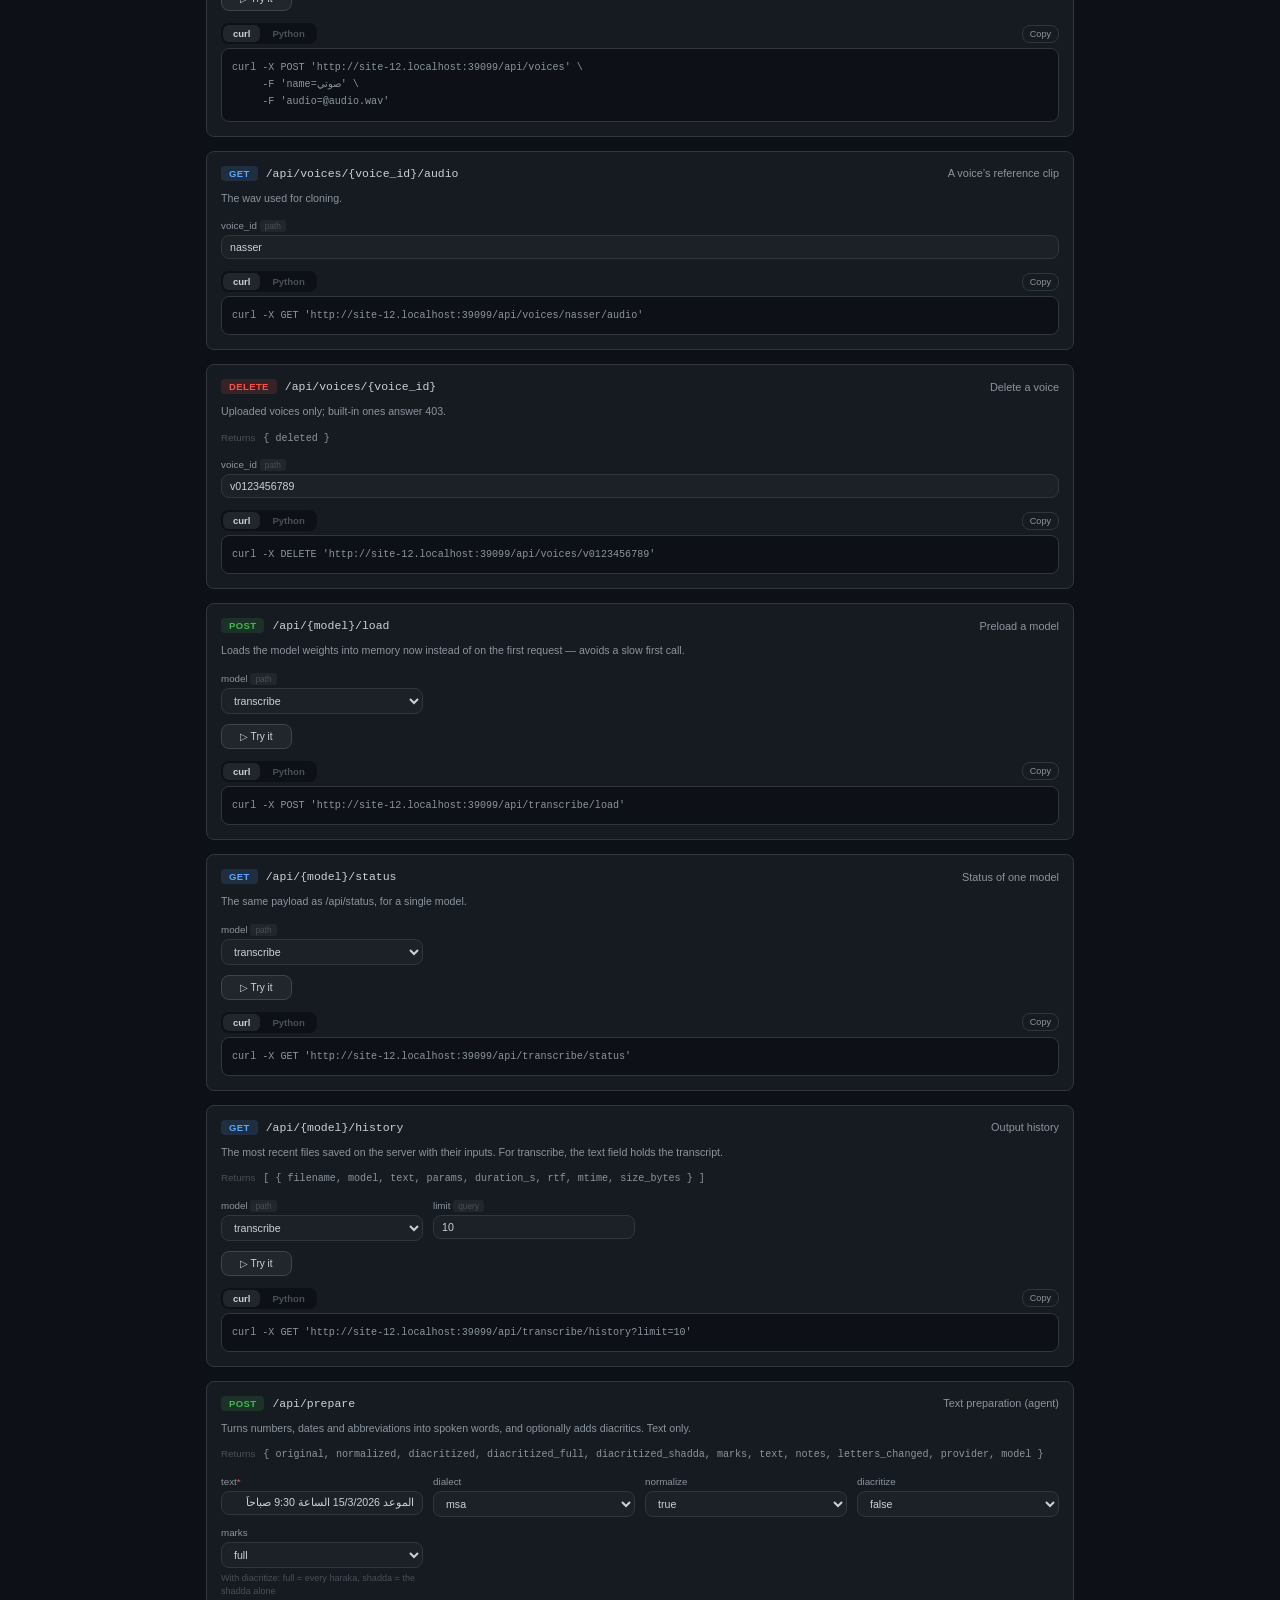
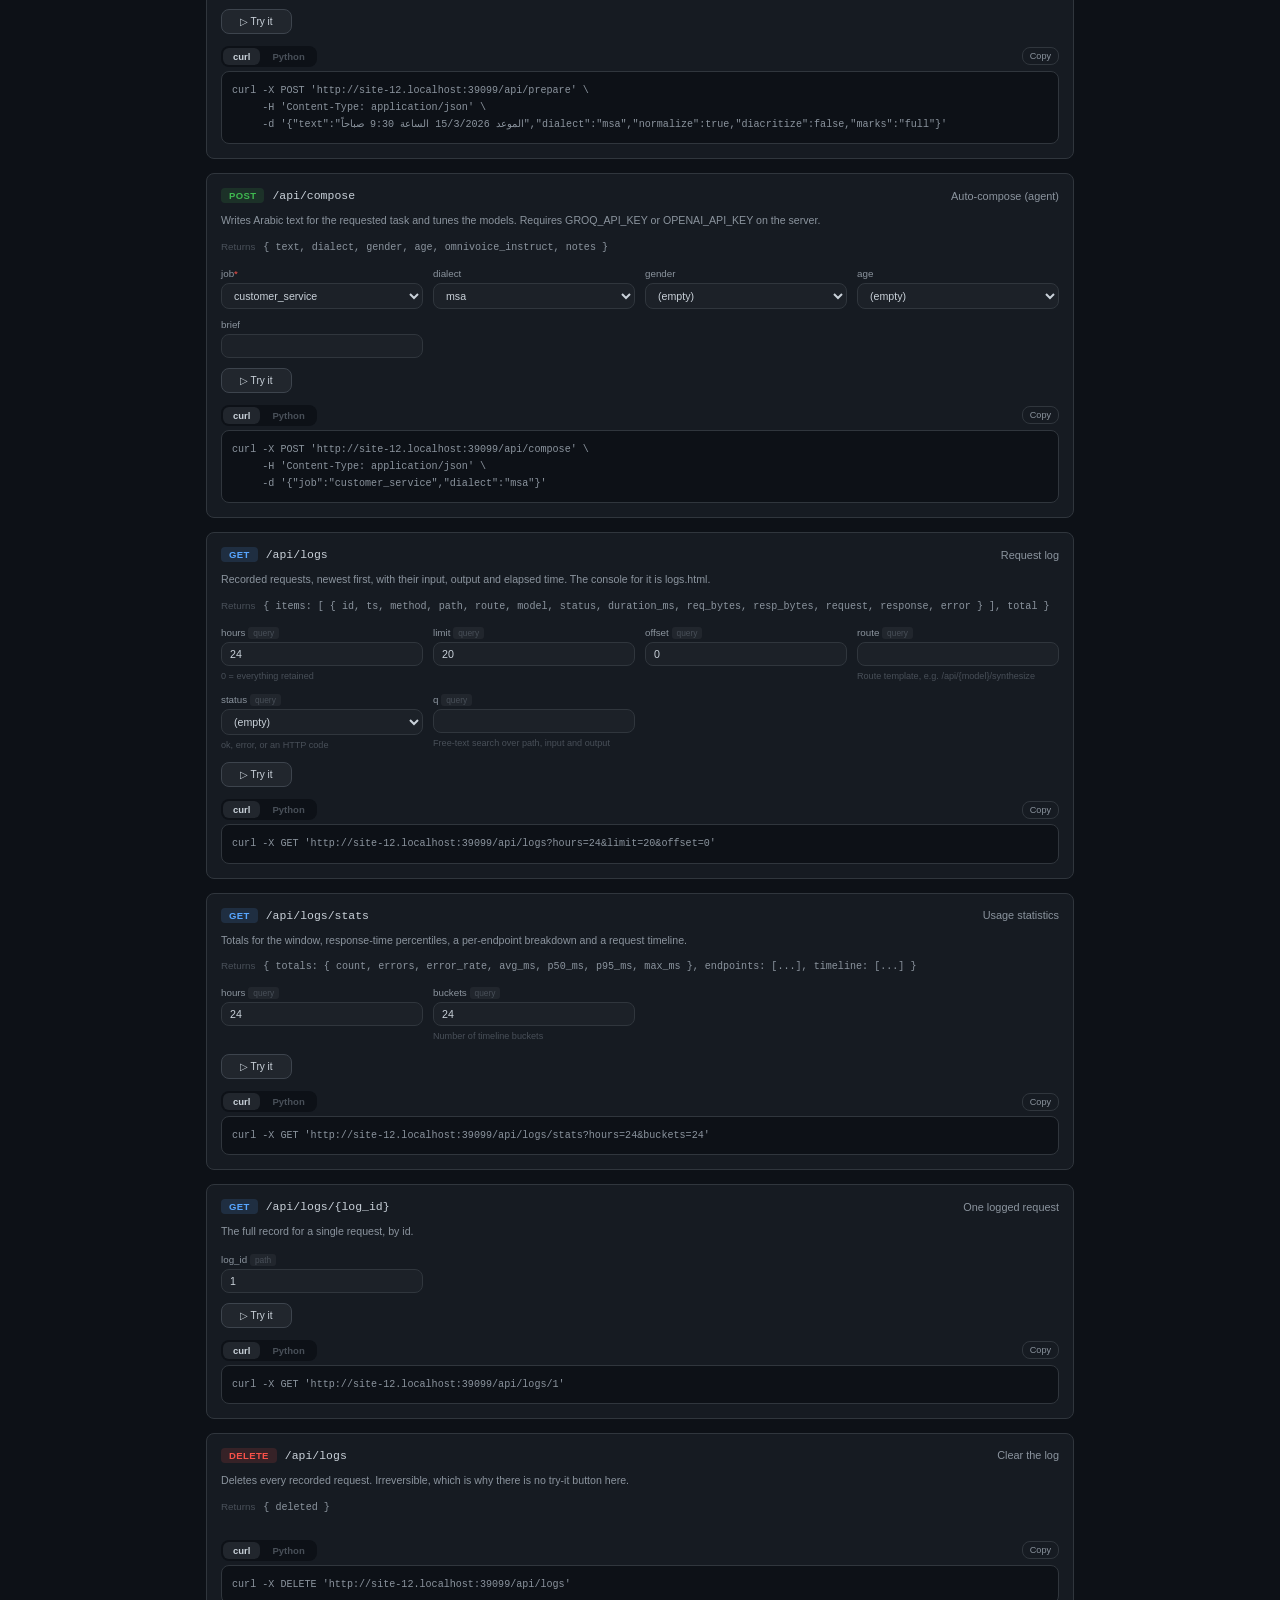
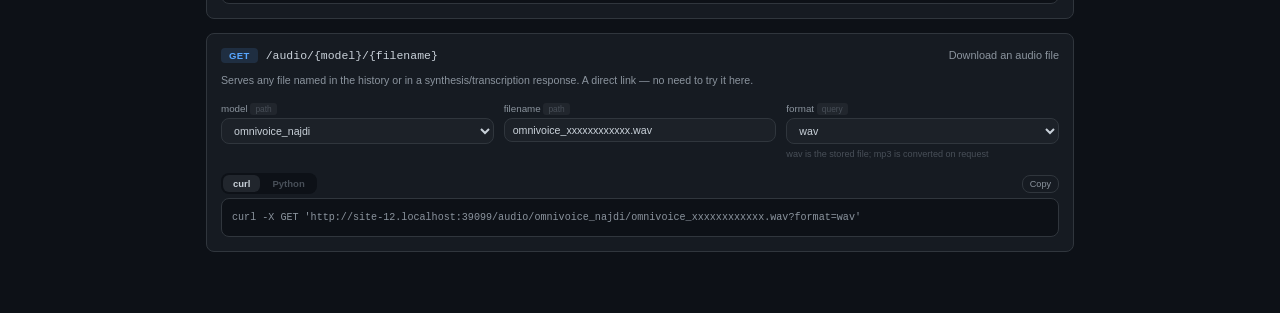
==== commit c4b46fb7: "Add MP3 conversion support for audio files and update documentation" ====
--- a/static/api.html
+++ b/static/api.html
@@ -38,8 +38,8 @@
     </div>
   </main>
 
-  <script src="i18n.js?v=6"></script>
+  <script src="i18n.js?v=7"></script>
   <script src="recorder.js?v=2"></script>
-  <script src="api.js?v=10"></script>
+  <script src="api.js?v=11"></script>
 </body>
 </html>
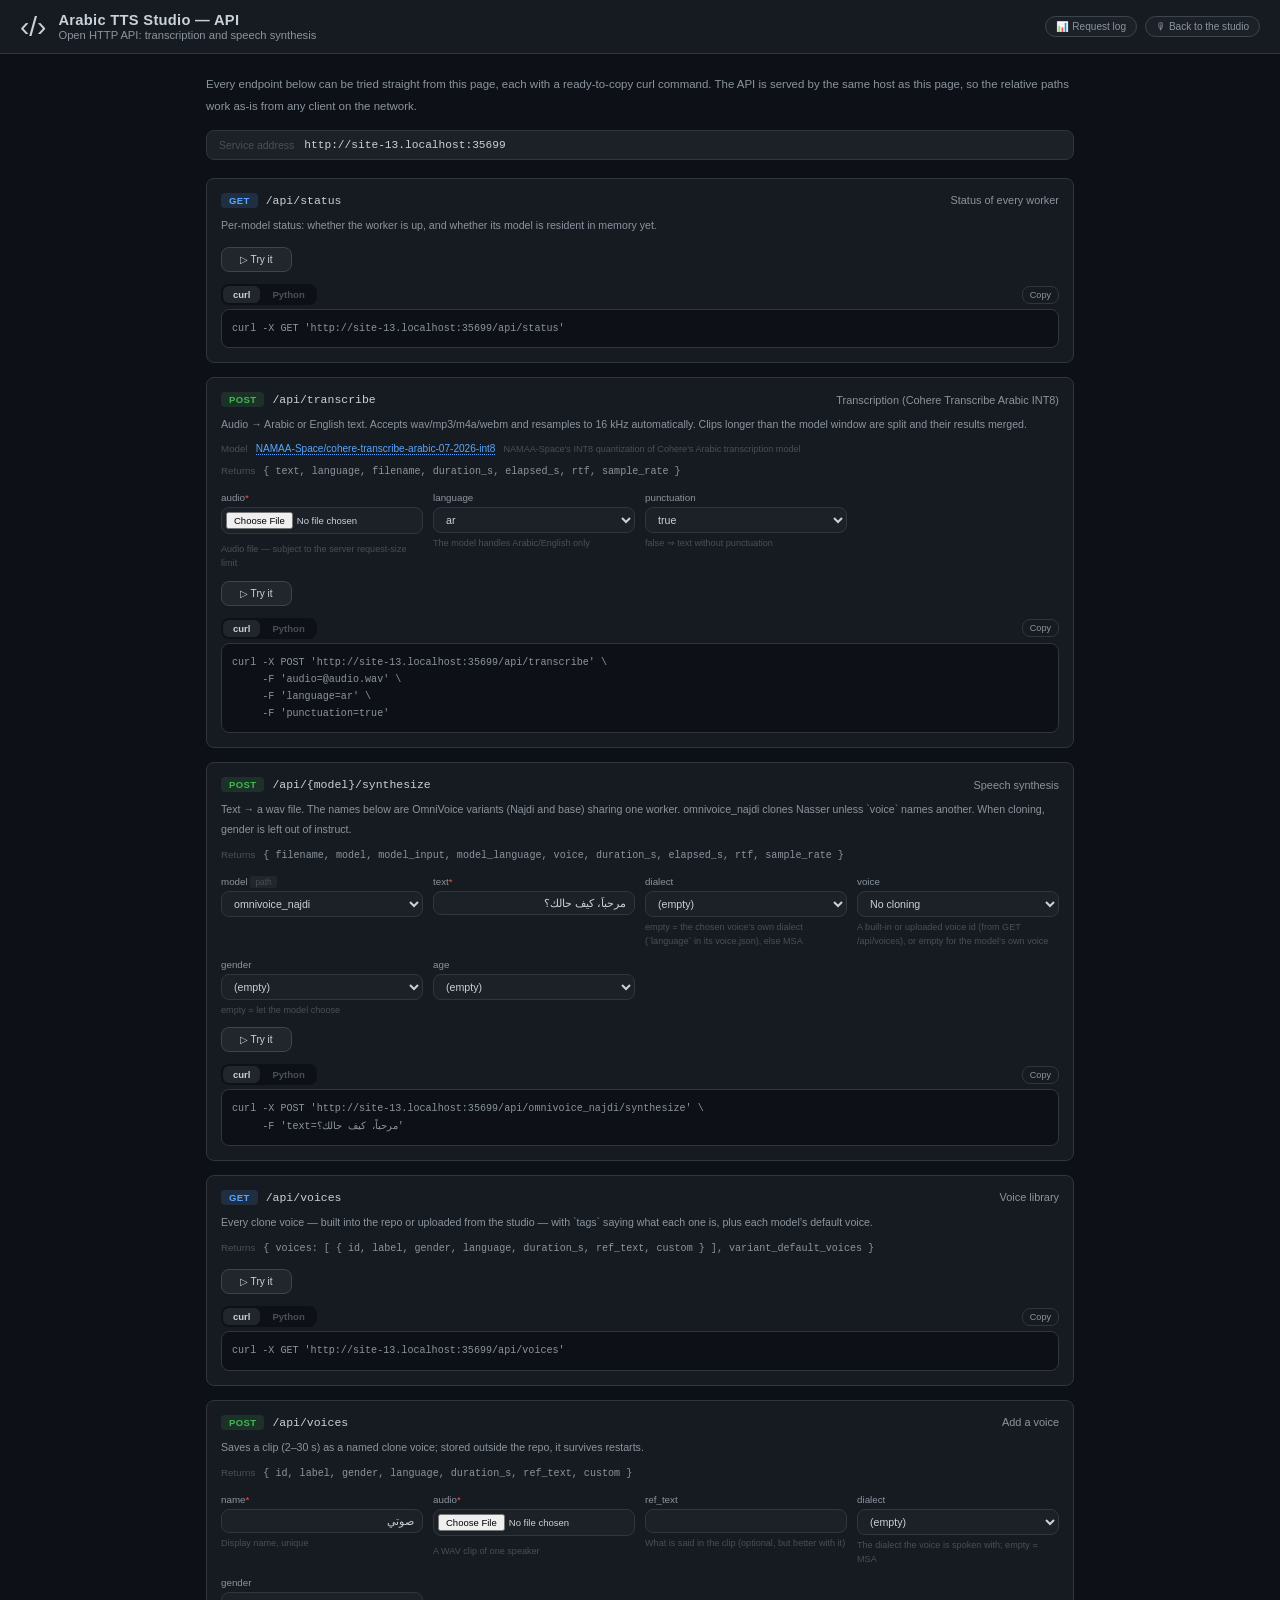
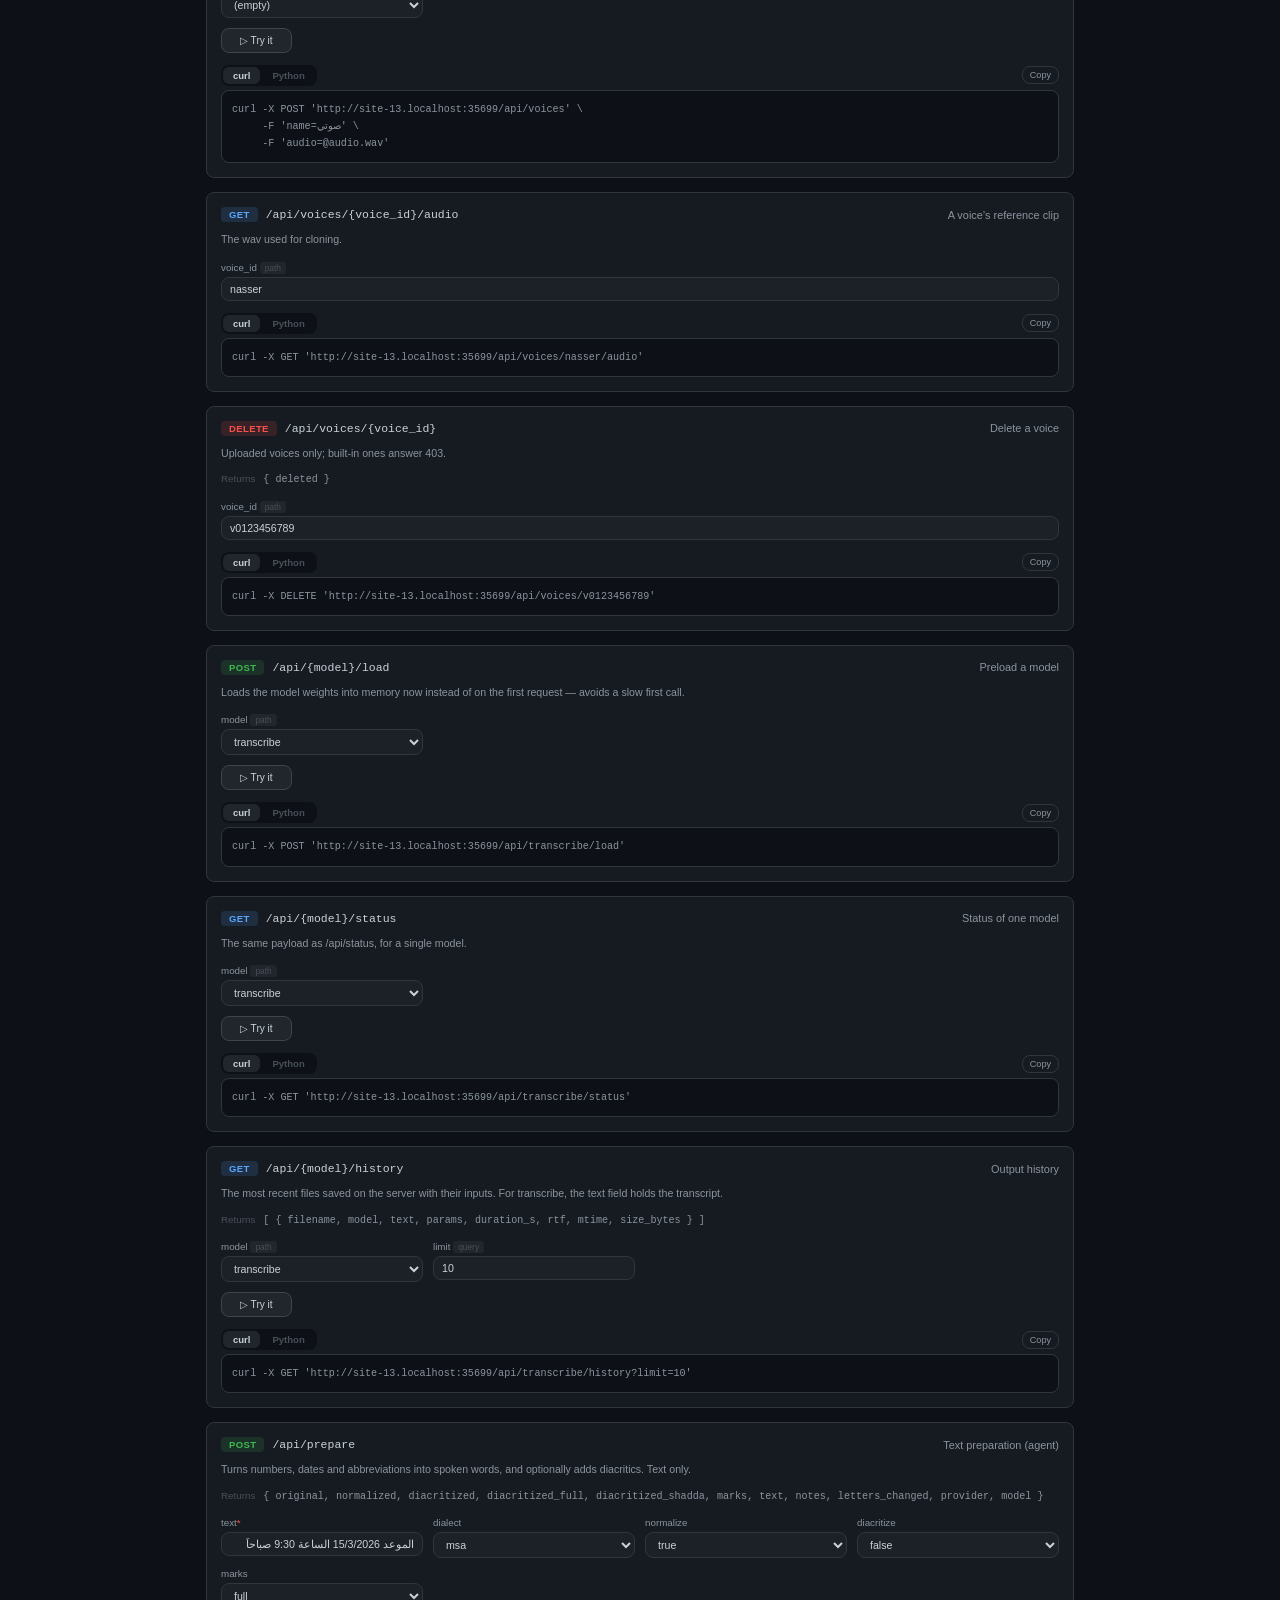
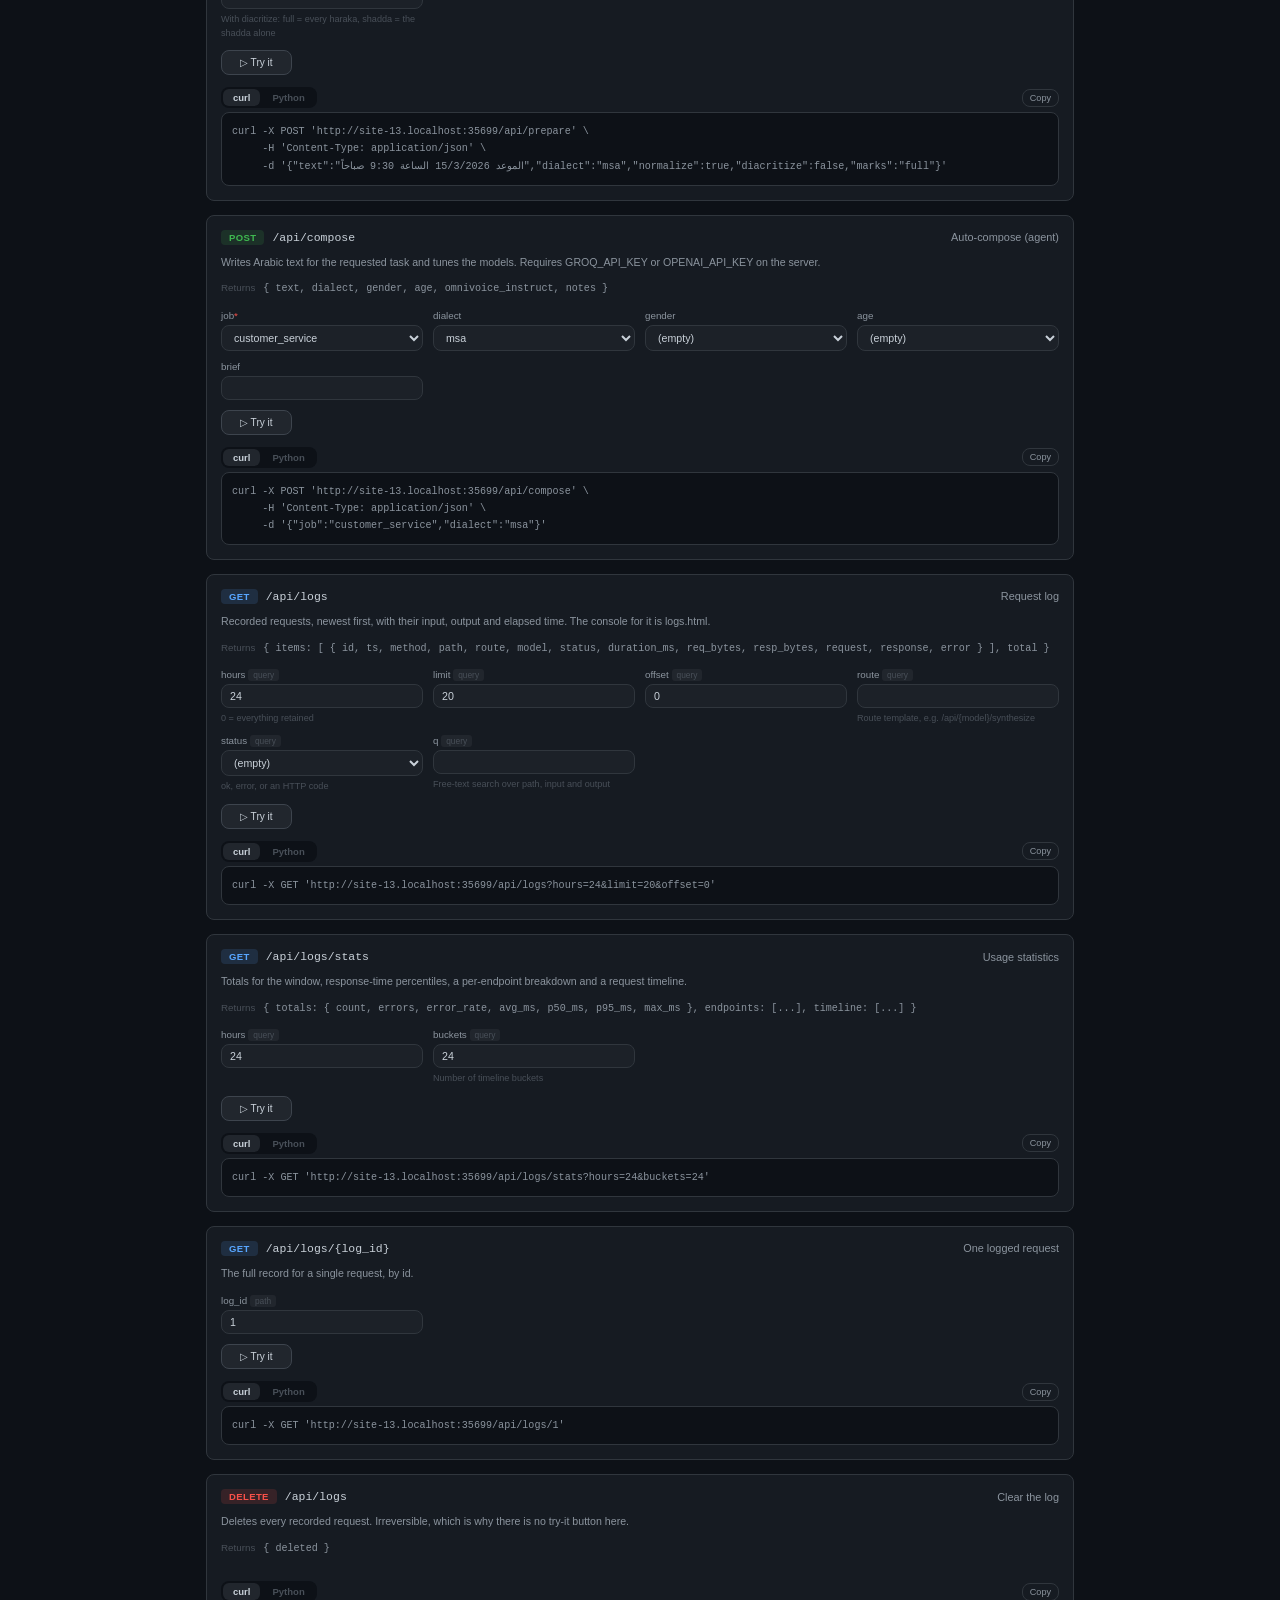
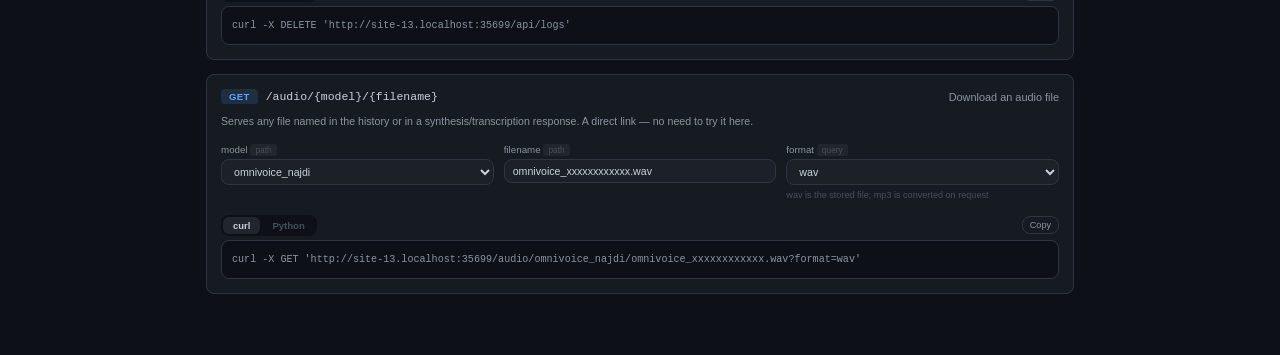
==== commit d1807d50: "Serve the Najdi card from v4 step 6250, with six trained voices and a simpler studio Model. omnivoic" ====
--- a/static/api.html
+++ b/static/api.html
@@ -4,7 +4,7 @@
   <meta charset="UTF-8">
   <meta name="viewport" content="width=device-width, initial-scale=1.0">
   <title>Arabic TTS Studio — API</title>
-  <link rel="stylesheet" href="style.css?v=19">
+  <link rel="stylesheet" href="style.css?v=22">
   <link rel="stylesheet" href="api.css?v=4">
 </head>
 <body>
@@ -38,8 +38,8 @@
     </div>
   </main>
 
-  <script src="i18n.js?v=7"></script>
+  <script src="i18n.js?v=9"></script>
   <script src="recorder.js?v=2"></script>
-  <script src="api.js?v=11"></script>
+  <script src="api.js?v=13"></script>
 </body>
 </html>
--- a/static/style.css
+++ b/static/style.css
@@ -148,6 +148,53 @@
   justify-content: space-between;
   gap: 8px;
 }
+.section-title { display: flex; align-items: center; gap: 7px; }
+/* The order to work in: 1 text, 2 voice, then Generate. */
+.step {
+  display: inline-grid;
+  place-items: center;
+  width: 18px;
+  height: 18px;
+  border-radius: 50%;
+  border: 1px solid var(--border2);
+  background: var(--bg4);
+  color: var(--txt);
+  font-size: .66rem;
+  letter-spacing: 0;
+}
+/* What a section is currently set to, at the end of its header. */
+.tool-value {
+  margin-inline-start: auto;
+  font-weight: 500;
+  letter-spacing: 0;
+  text-transform: none;
+  color: var(--txt);
+  overflow: hidden;
+  text-overflow: ellipsis;
+  white-space: nowrap;
+}
+.tool-value.online  { color: var(--green); }
+.tool-value.offline { color: var(--txt3); }
+.tool-value.loading { color: var(--yellow); }
+
+/* ── Folded tools (model, compare, transcription) ─────────── */
+.tool > summary {
+  cursor: pointer;
+  list-style: none;
+  justify-content: flex-start;
+  padding-bottom: 12px;
+  user-select: none;
+}
+.tool > summary::-webkit-details-marker { display: none; }
+.tool > summary::before { content: '▸'; width: 10px; color: var(--txt3); }
+.tool[open] > summary::before { content: '▾'; }
+.tool > summary:hover { color: var(--txt); }
+.tool[open] { padding-bottom: 12px; }
+.tool > .compose-desc, .tool > .model-credit, .tool > .file-zone { margin-inline: 12px; }
+.tool > .btn-compare { margin-inline: 12px; width: calc(100% - 24px); }
+.tool > .prep-bar { padding-top: 8px; }
+.tool > .model-cards { padding-bottom: 0; }
+
 .char-count {
   font-size: .68rem;
   padding: 2px 7px;
@@ -192,18 +239,7 @@
 .mc-icon    { font-size: 1.25rem; line-height: 1.2; width: 26px; text-align: center; flex-shrink: 0; }
 .mc-main    { min-width: 0; flex: 1; }
 .mc-name    { font-size: .78rem; font-weight: 700; direction: ltr; text-align: left; }
-.mc-specs   { font-size: .65rem; color: var(--txt2); margin-top: 1px; line-height: 1.4; direction: ltr; text-align: left; }
-.mc-role    { font-size: .7rem; color: var(--txt2); margin-top: 7px; line-height: 1.55; }
-.mc-traits  { display: flex; gap: 4px; flex-wrap: wrap; margin-top: 7px; }
-.mc-traits span {
-  padding: 2px 6px;
-  border-radius: 999px;
-  background: var(--bg4);
-  color: var(--txt2);
-  border: 1px solid var(--border);
-  font-size: .62rem;
-  white-space: nowrap;
-}
+.mc-role    { font-size: .68rem; color: var(--txt2); margin-top: 2px; line-height: 1.45; }
 .mc-status  { display: block; margin-top: 3px; font-size: .68rem; font-weight: 600; }
 .mc-status.online  { color: var(--green); }
 .mc-status.offline { color: var(--txt3); }
@@ -222,23 +258,45 @@
 .model-card.omnivoice_najdi .mc-load-btn:hover:not(:disabled) { border-color: var(--najdi); color: var(--najdi); }
 .mc-load-btn:disabled { opacity: .65; cursor: default; animation: blink .8s infinite; }
 
-/* ── Simple voice picker ───────────────────────────────────── */
-.voice-picker {
+/* ── Voice cards ──────────────────────────────────────────── */
+.voice-list { padding: 0 12px 6px; }
+.voice-group-label { margin: 10px 0 6px; font-size: .68rem; line-height: 1.4; color: var(--txt2); }
+.voice-group-label:first-child { margin-top: 0; }
+.voice-grid { display: grid; grid-template-columns: repeat(2, minmax(0, 1fr)); gap: 6px; }
+.voice-card {
+  display: flex;
+  align-items: center;
+  gap: 8px;
+  min-width: 0;
+  padding: 7px 8px;
+  border: 1px solid var(--border);
+  border-radius: var(--radius);
+  background: var(--bg3);
+  cursor: pointer;
+  transition: var(--transition);
+  user-select: none;
+}
+.voice-card:hover { border-color: var(--border2); background: var(--bg4); }
+.voice-card:focus-visible { outline: 2px solid var(--najdi); outline-offset: 1px; }
+.voice-card.active { border-color: var(--najdi); background: var(--najdi-dim); }
+.vc-play {
   display: grid;
-  grid-template-columns: minmax(0, 1fr) auto auto;
-  align-items: center;
-  gap: 8px;
-  padding: 0 12px 6px;
-}
-.voice-picker .param-label {
-  grid-column: 1 / -1;
-  text-align: start;
-}
-.voice-picker .param-select {
-  width: 100%;
-  padding: 8px 10px;
-  font-size: .82rem;
-}
+  place-items: center;
+  flex-shrink: 0;
+  width: 26px;
+  height: 26px;
+  border: 1px solid var(--border2);
+  border-radius: 50%;
+  background: var(--bg4);
+  color: var(--txt);
+  font-size: .62rem;
+  transition: var(--transition);
+}
+.vc-play:hover, .vc-play.playing { border-color: var(--najdi); color: var(--najdi); }
+.vc-text { display: flex; flex-direction: column; min-width: 0; line-height: 1.35; text-align: start; }
+.vc-name, .vc-sub { overflow: hidden; text-overflow: ellipsis; white-space: nowrap; }
+.vc-name { font-size: .8rem; font-weight: 600; color: var(--txt); }
+.vc-sub  { font-size: .66rem; color: var(--txt2); }
 .simple-footer {
   justify-content: flex-start;
 }
@@ -671,12 +729,13 @@
 }
 .btn-synth:hover:not(:disabled) { filter: brightness(1.12); transform: translateY(-1px); }
 .btn-synth:active:not(:disabled) { transform: translateY(0); }
-.btn-synth:disabled { background: var(--bg4); color: var(--txt3); cursor: not-allowed; transform: none; }
 .btn-synth.fish     { background: var(--fish); }
 .btn-synth.omnivoice{ background: var(--omni); }
 .btn-synth.voxcpm2  { background: var(--vox);  }
 .btn-synth.omnivoice_base{ background: var(--vox);  }
 .btn-synth.omnivoice_najdi{ background: var(--najdi); }
+/* After the model colours, which it must override: a disabled button has to look disabled. */
+.btn-synth:disabled { background: var(--bg4); color: var(--txt3); cursor: not-allowed; transform: none; }
 
 .synth-icon { font-size: .8rem; }
 .synth-progress { display: flex; flex-direction: column; gap: 6px; }
@@ -1213,32 +1272,11 @@
   color: var(--txt2);
   unicode-bidi: plaintext;
 }
-/* What the selected voice is: one chip per tag from its voice.json. */
-.voice-tags {
-  display: flex;
-  flex-wrap: wrap;
-  gap: 5px;
-  padding: 0 12px 6px;
-}
-.voice-tags:empty { display: none; }
-.voice-tag {
-  padding: 2px 8px;
-  border: 1px solid var(--border);
-  border-radius: 10px;
-  background: var(--bg3);
-  font-size: .68rem;
-  line-height: 1.5;
-  color: var(--txt2);
-  white-space: nowrap;
-}
-.voice-tag[title] { cursor: help; }
-.voice-tag.vt-trained { border-color: var(--najdi); color: var(--najdi); background: var(--najdi-dim); }
-.voice-tag.vt-unseen  { border-color: var(--border2); color: var(--txt); }
-#btn-voice-add { margin: 0 12px 4px; }
+.voice-actions { display: flex; align-items: center; gap: 8px; padding: 0 12px 12px; }
 .voice-add {
   display: grid;
   gap: 6px;
-  margin: 4px 12px 0;
+  margin: 0 12px 12px;
   padding: 10px;
   border: 1px solid var(--border);
   border-radius: var(--radius);
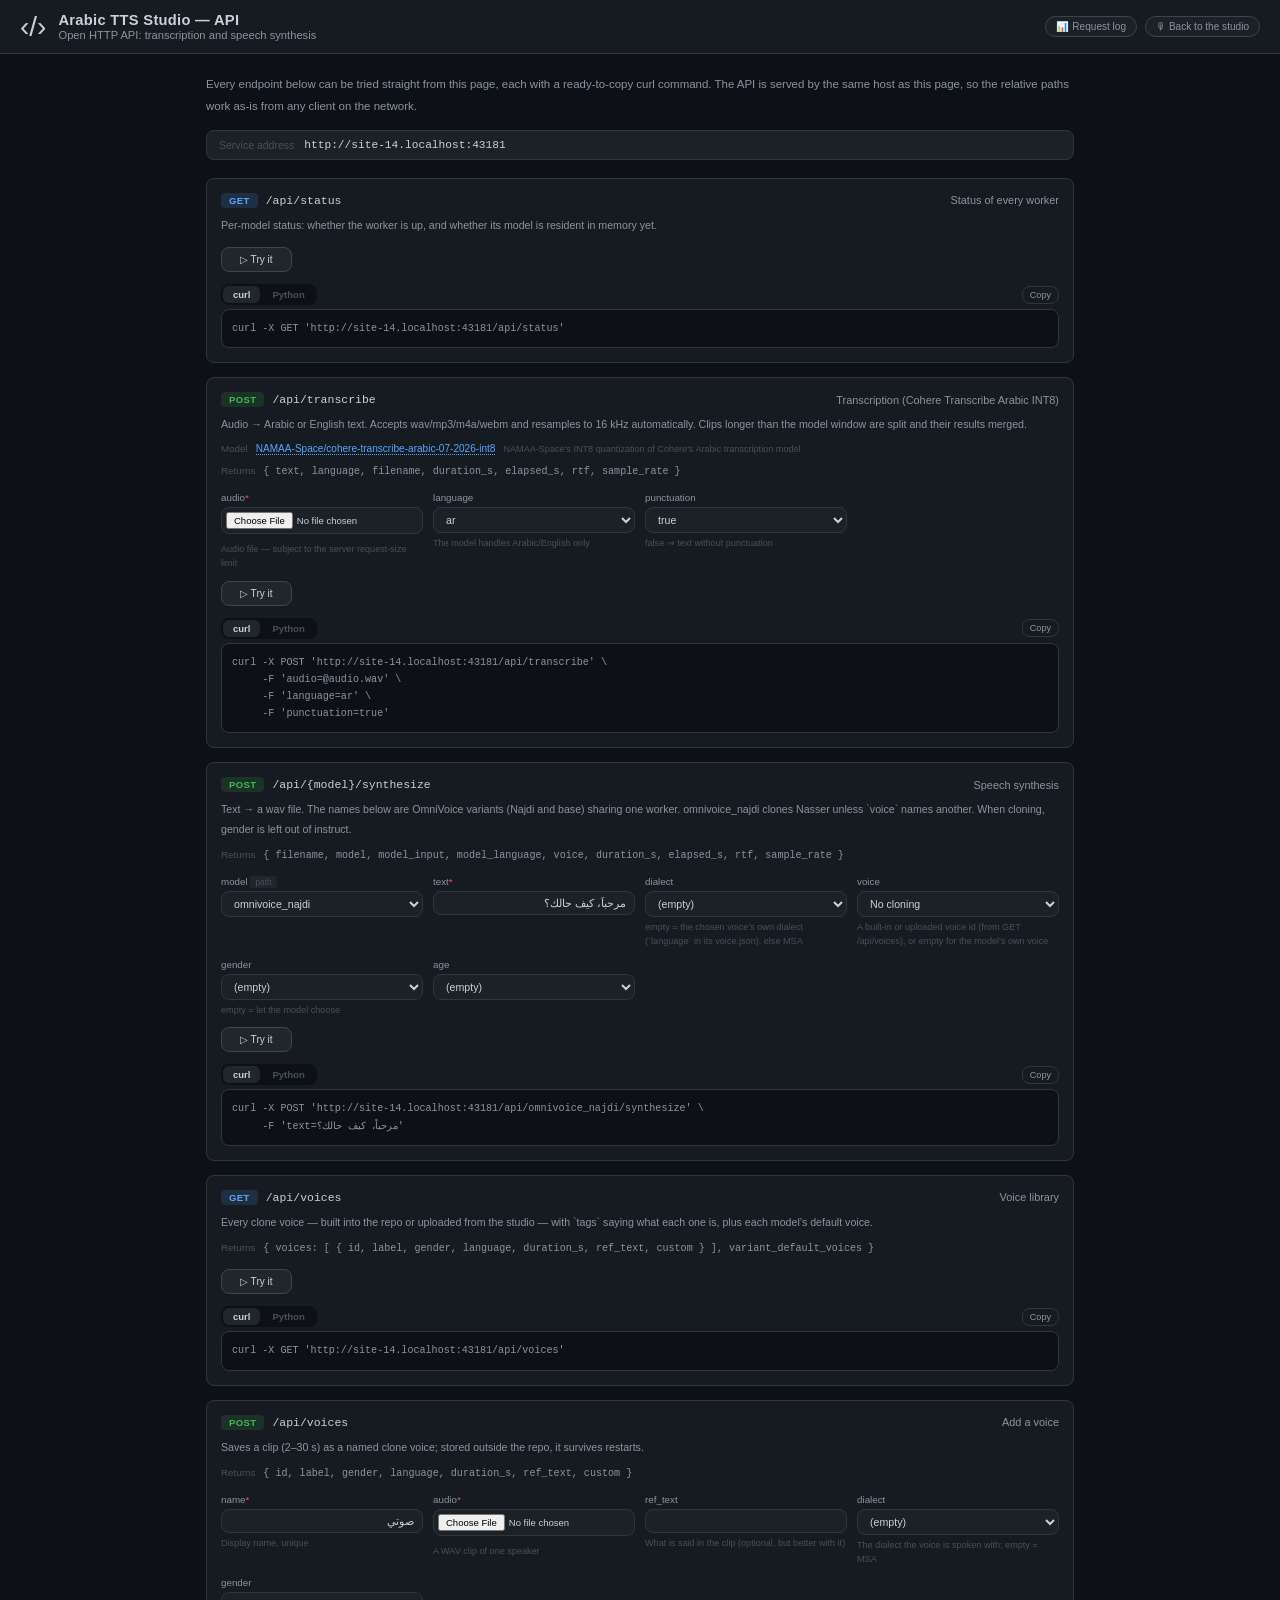
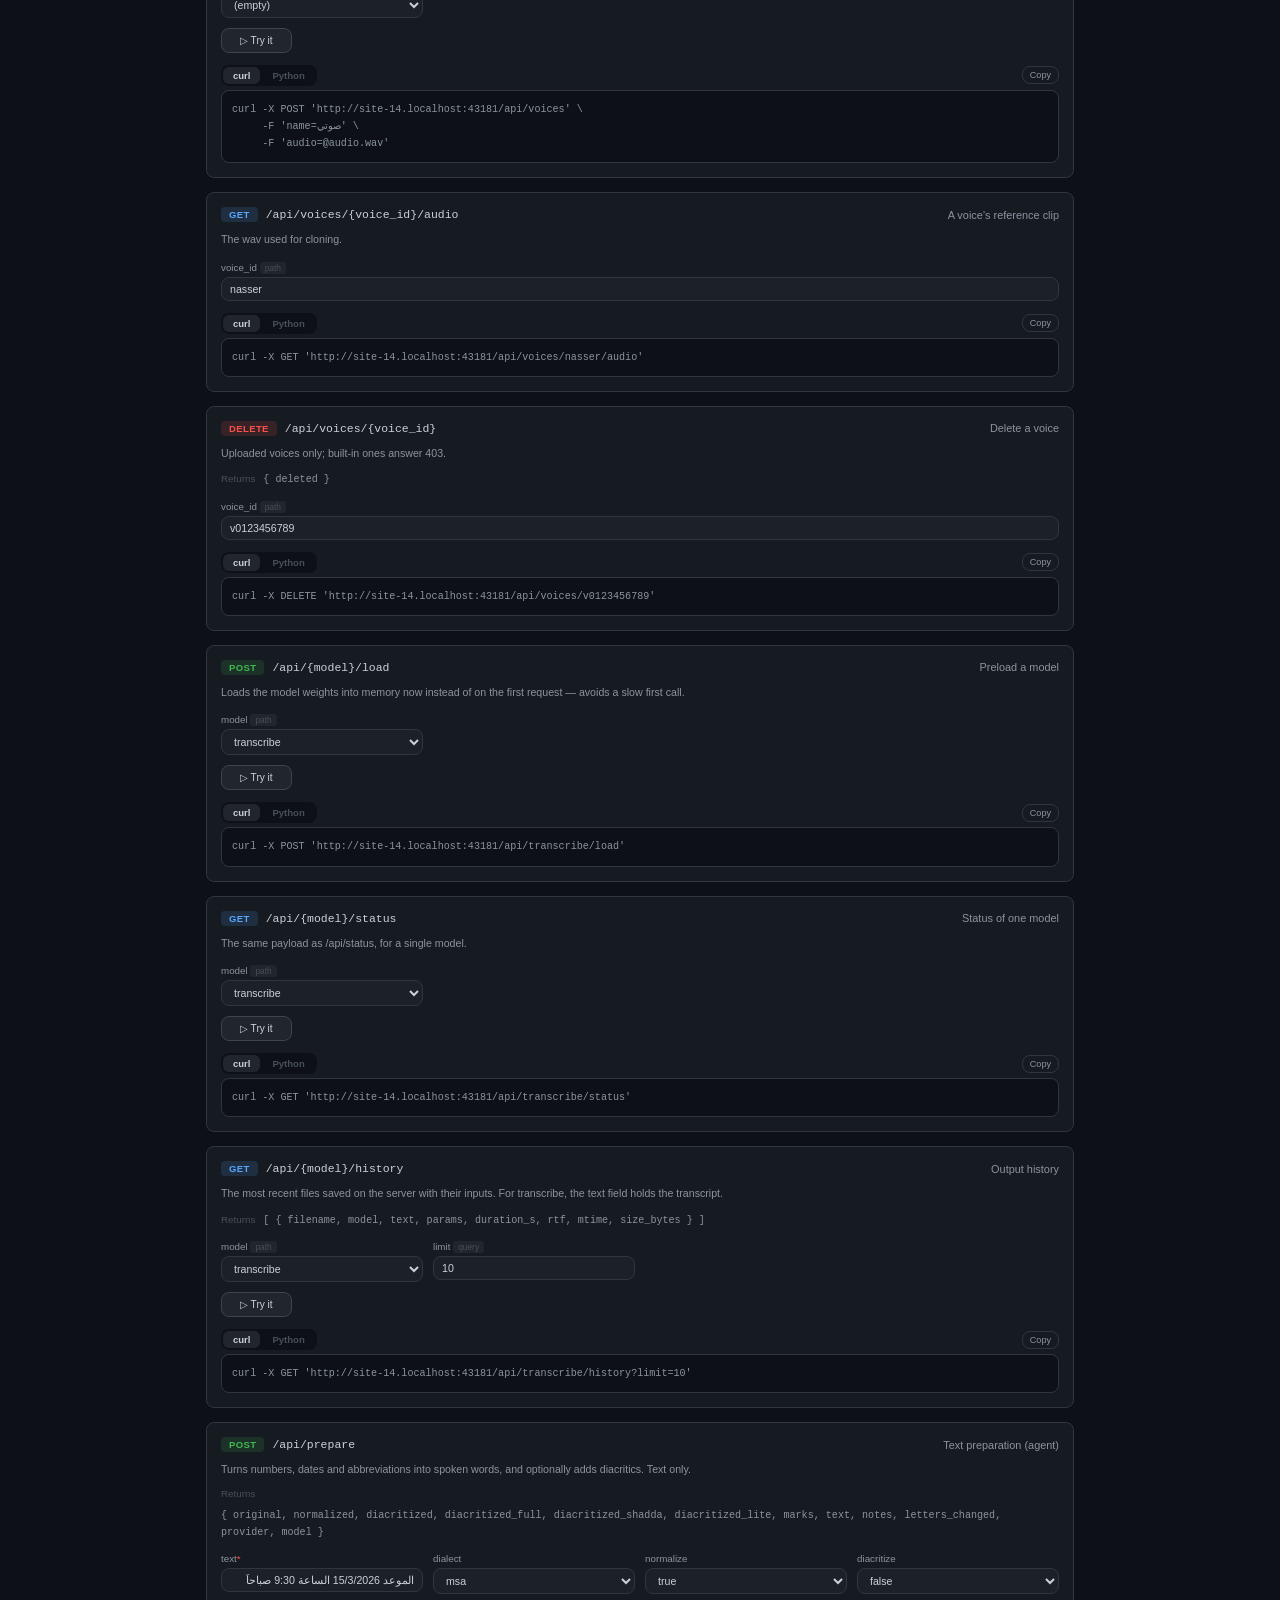
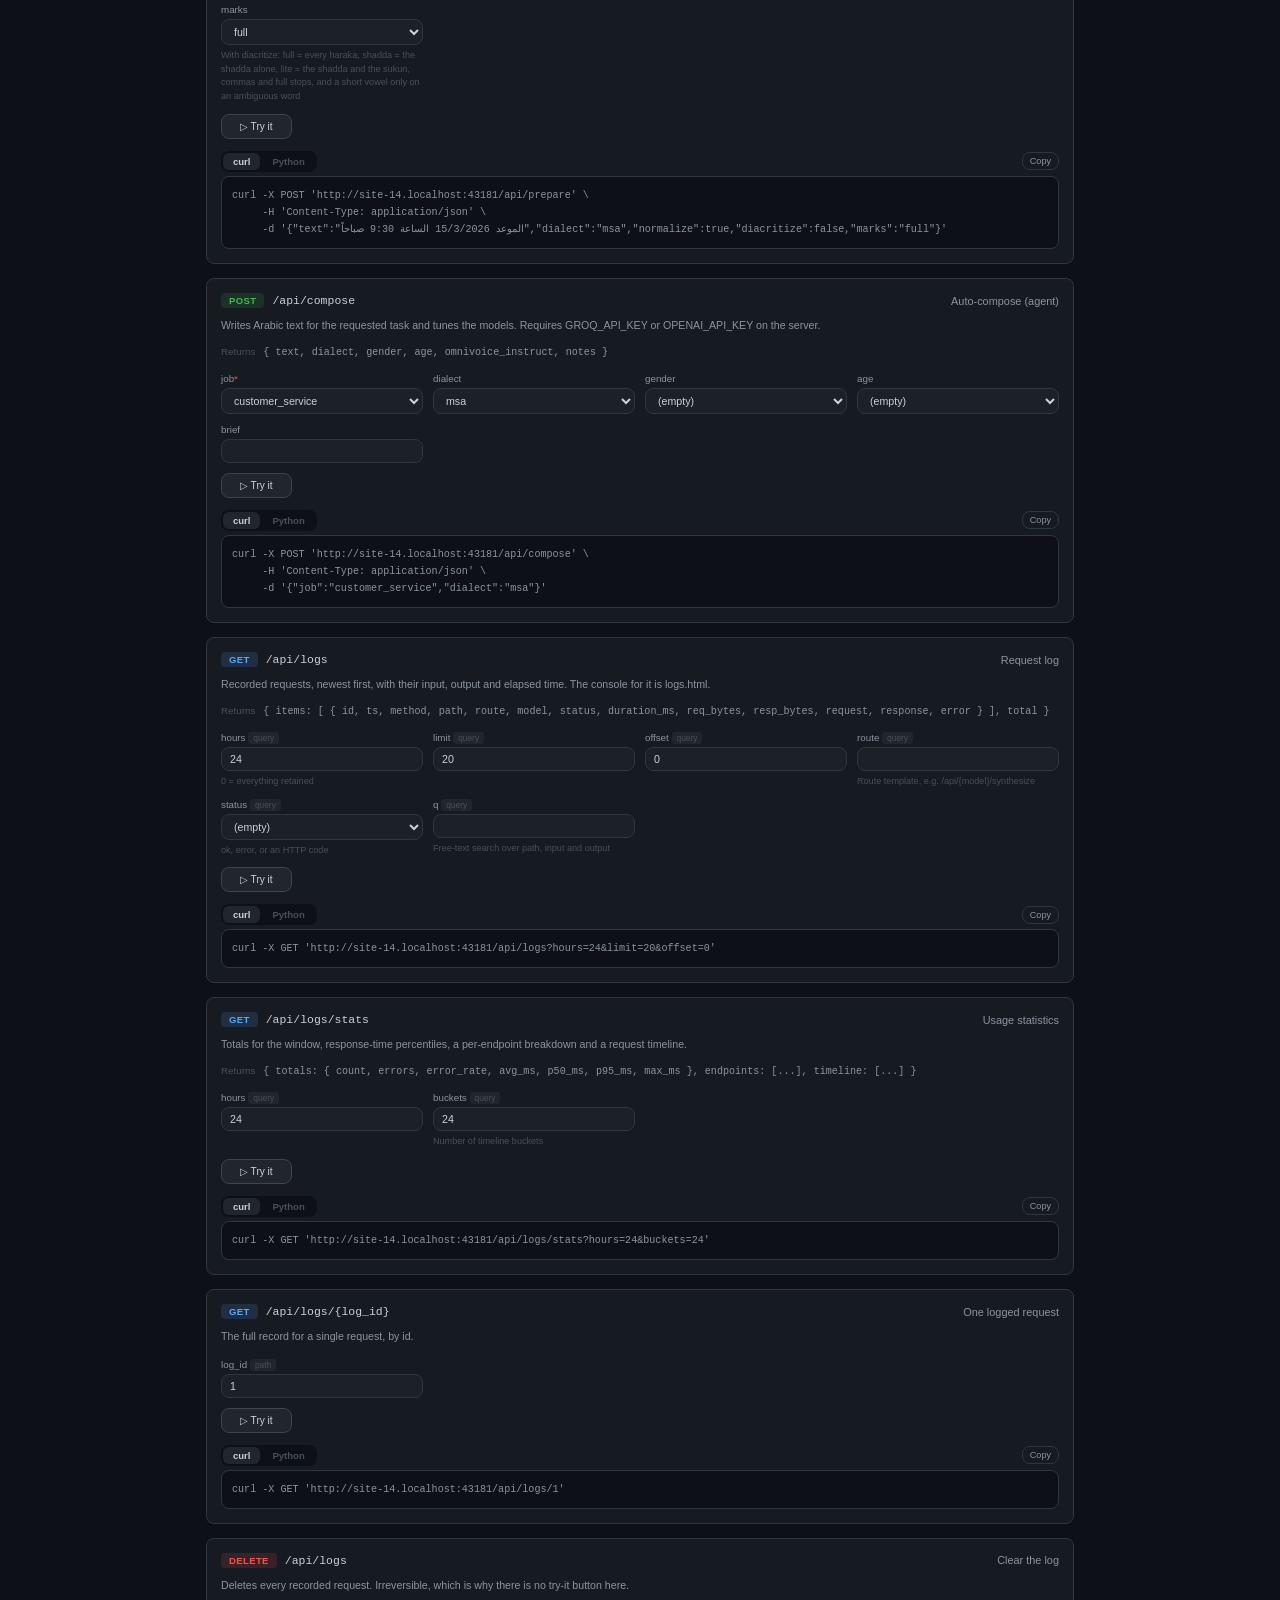
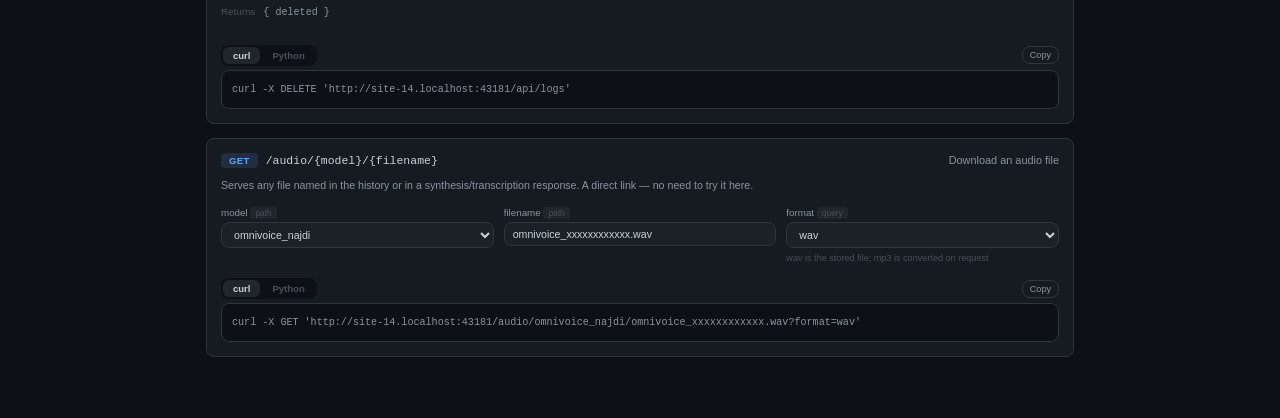
==== commit 36bf484e: "Update i18n script version and enhance TTS marks options to include 'lite'" ====
--- a/static/api.html
+++ b/static/api.html
@@ -4,7 +4,7 @@
   <meta charset="UTF-8">
   <meta name="viewport" content="width=device-width, initial-scale=1.0">
   <title>Arabic TTS Studio — API</title>
-  <link rel="stylesheet" href="style.css?v=22">
+  <link rel="stylesheet" href="style.css?v=23">
   <link rel="stylesheet" href="api.css?v=4">
 </head>
 <body>
@@ -38,8 +38,8 @@
     </div>
   </main>
 
-  <script src="i18n.js?v=9"></script>
+  <script src="i18n.js?v=11"></script>
   <script src="recorder.js?v=2"></script>
-  <script src="api.js?v=13"></script>
+  <script src="api.js?v=14"></script>
 </body>
 </html>
--- a/static/style.css
+++ b/static/style.css
@@ -300,6 +300,11 @@
 .simple-footer {
   justify-content: flex-start;
 }
+/* The marks choice sits beside the tashkeel button; the agent's status takes its own line
+   under them, and no room while there is nothing to say. */
+.simple-footer .segmented { padding: 0; }
+.simple-footer .compose-status { flex: 1 1 100%; margin-top: 0; }
+.simple-footer .compose-status:empty { display: none; }
 
 .compare-toggle {
   display: flex;
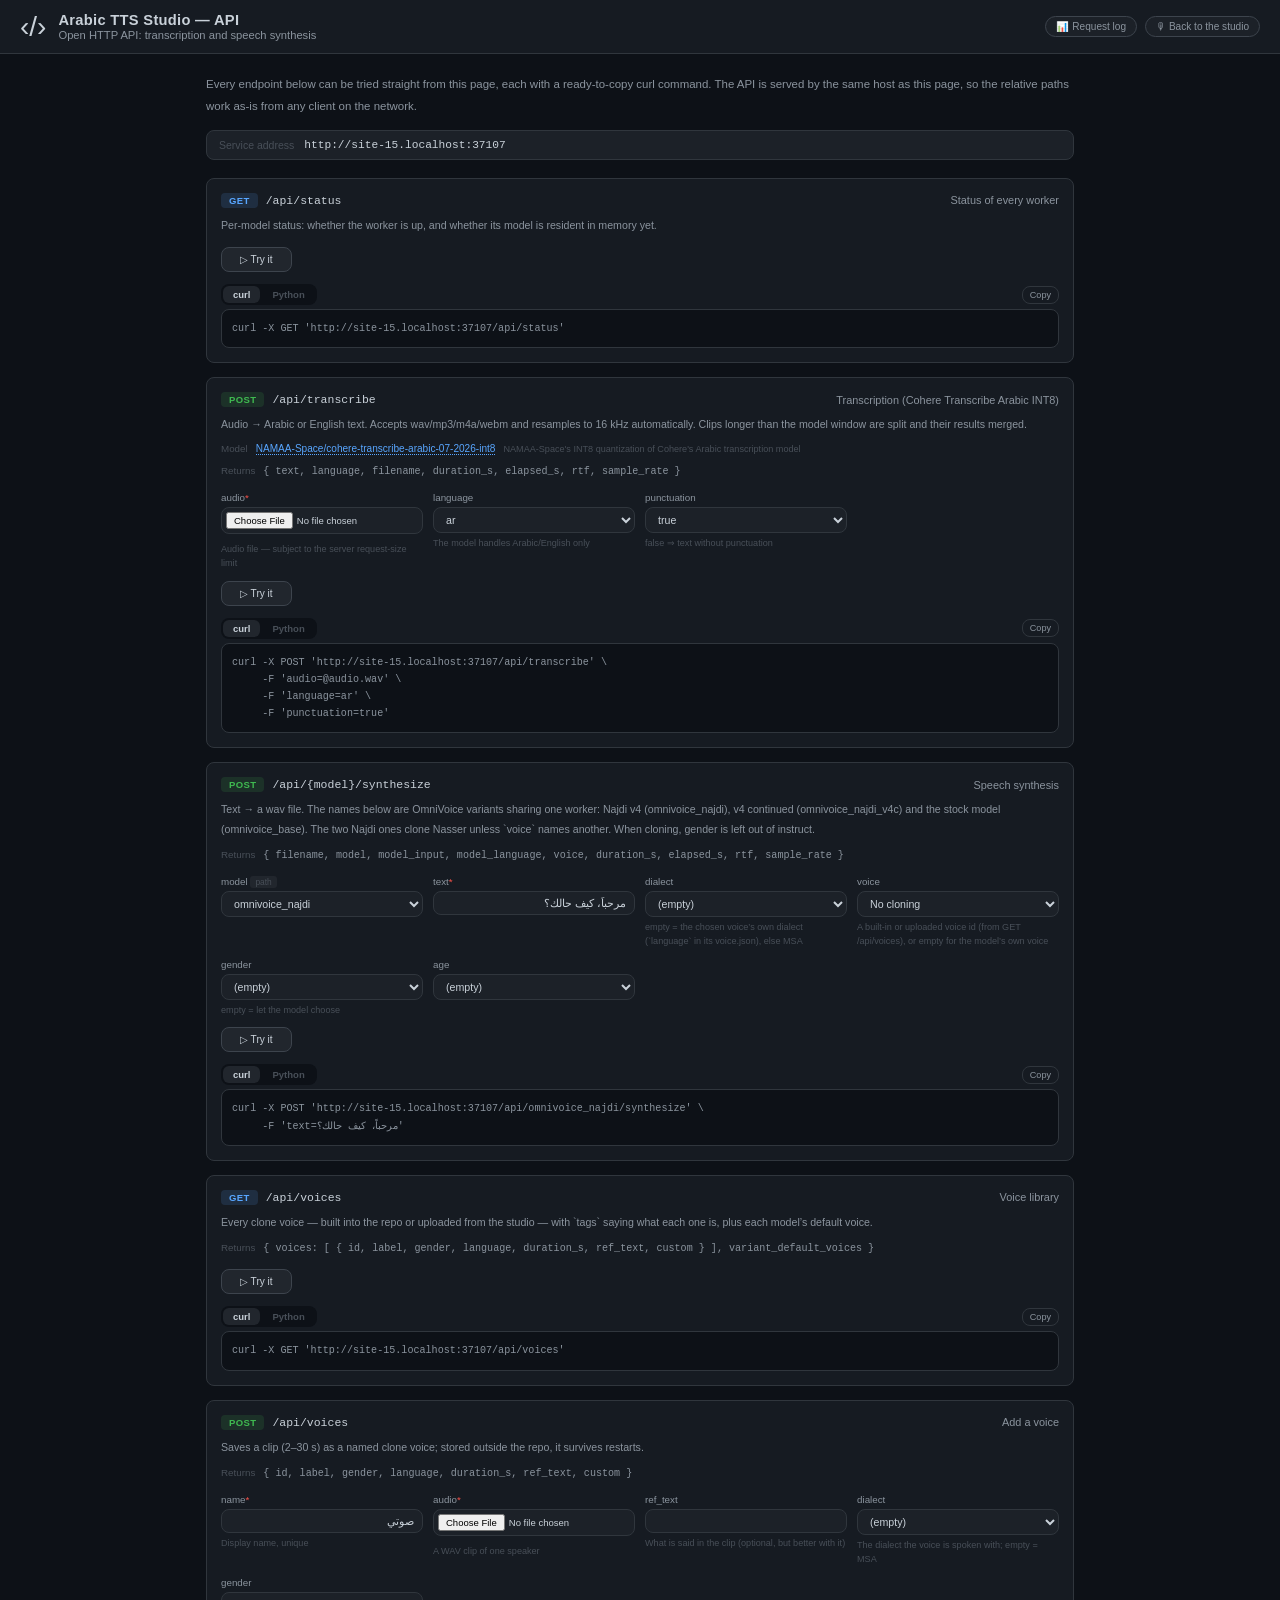
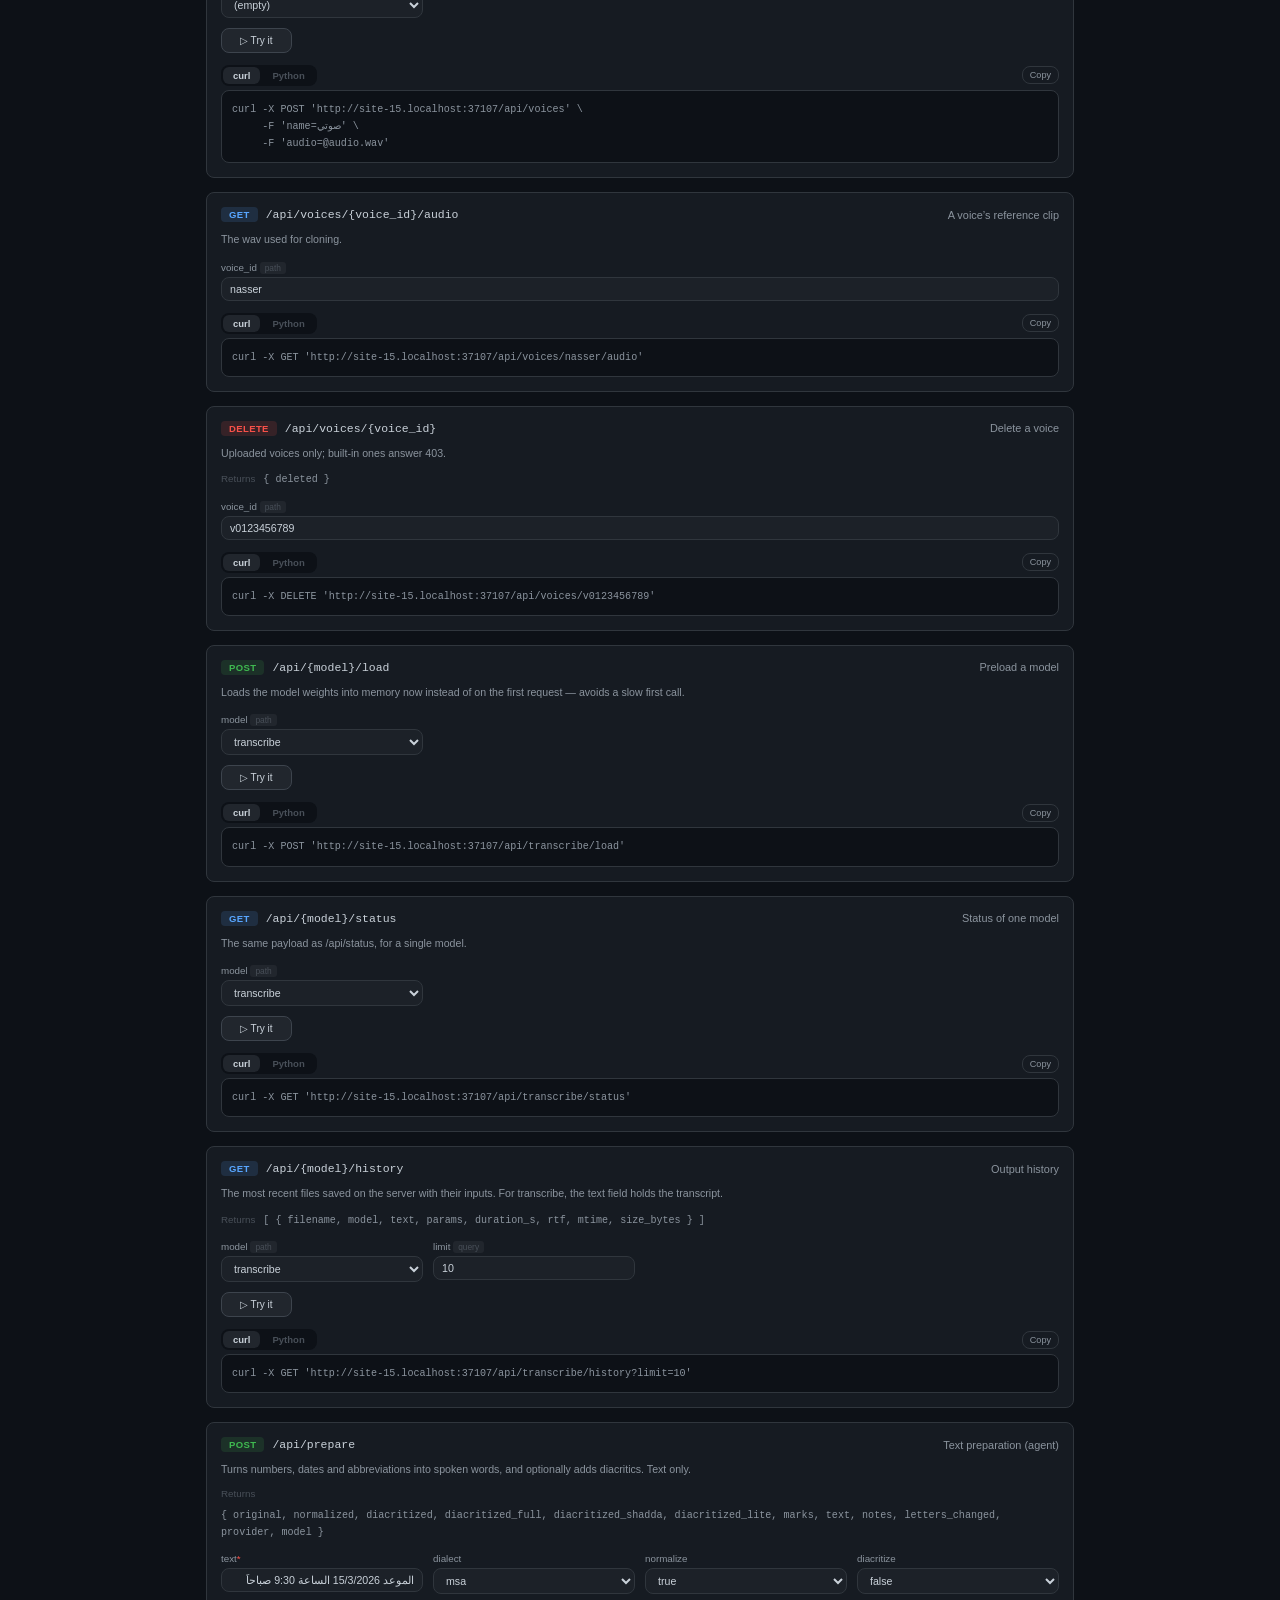
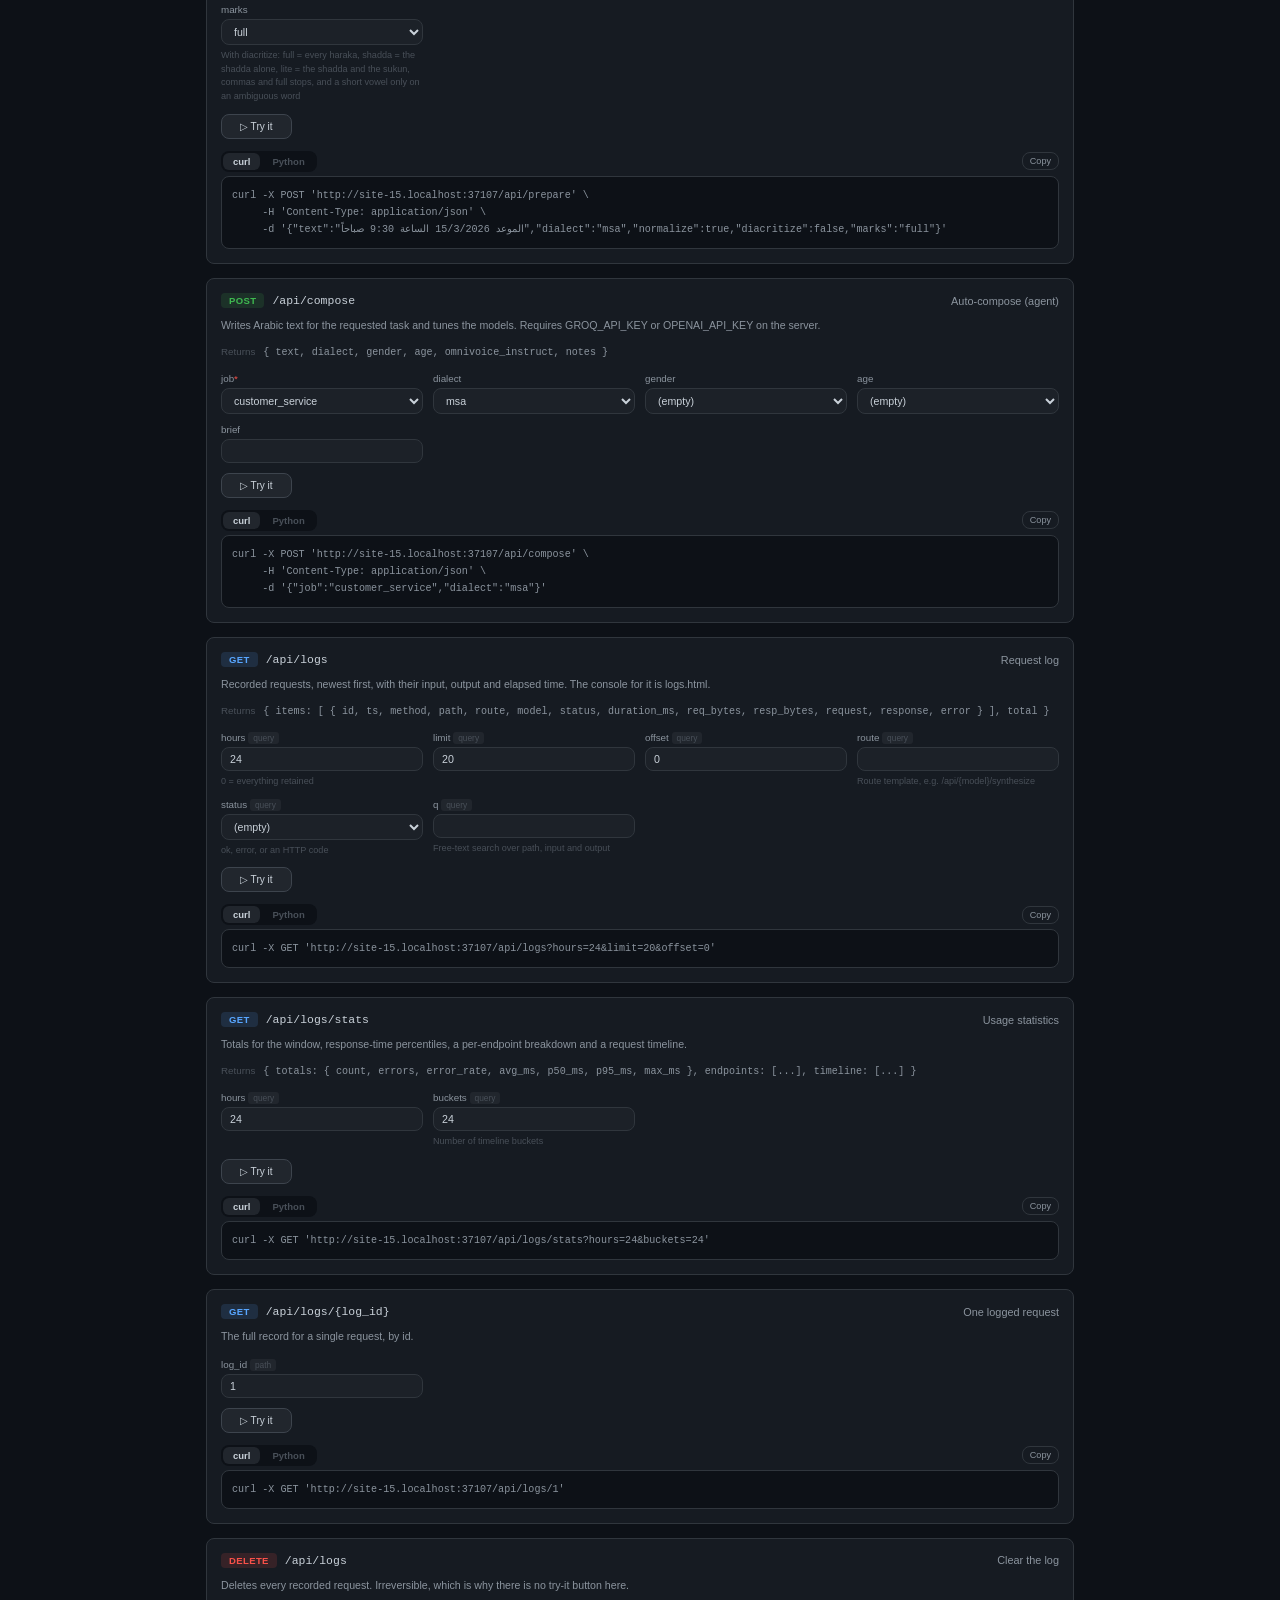
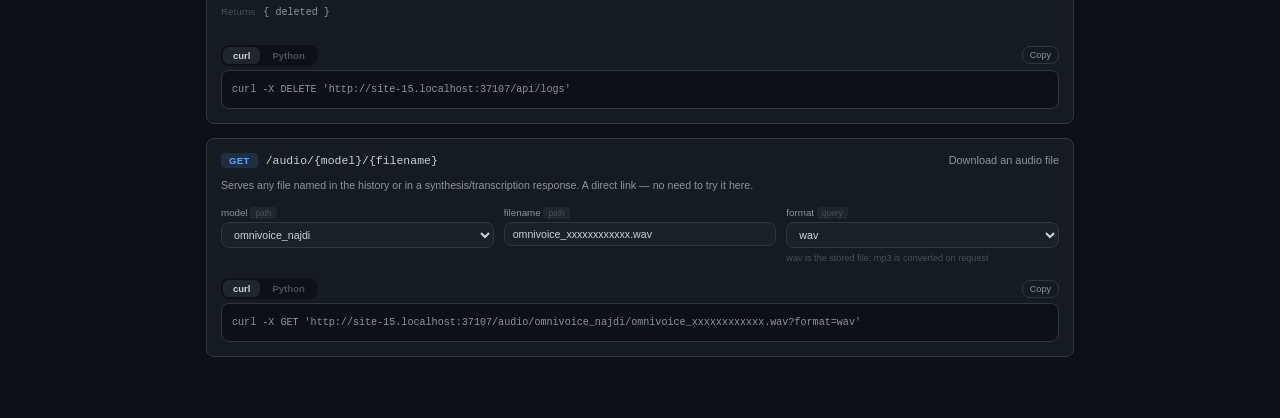
==== commit dfb4ea76: "Offer two Najdi models in the studio (v4 and v4 continued) and use each voice's longest good clip Th" ====
--- a/static/api.html
+++ b/static/api.html
@@ -4,7 +4,7 @@
   <meta charset="UTF-8">
   <meta name="viewport" content="width=device-width, initial-scale=1.0">
   <title>Arabic TTS Studio — API</title>
-  <link rel="stylesheet" href="style.css?v=23">
+  <link rel="stylesheet" href="style.css?v=24">
   <link rel="stylesheet" href="api.css?v=4">
 </head>
 <body>
@@ -38,8 +38,8 @@
     </div>
   </main>
 
-  <script src="i18n.js?v=11"></script>
+  <script src="i18n.js?v=12"></script>
   <script src="recorder.js?v=2"></script>
-  <script src="api.js?v=14"></script>
+  <script src="api.js?v=15"></script>
 </body>
 </html>
--- a/static/style.css
+++ b/static/style.css
@@ -233,6 +233,7 @@
 .model-card.active.voxcpm2  { border-color: var(--vox);   background: var(--vox-dim);  }
 .model-card.active.omnivoice_base{ border-color: var(--vox);  background: var(--vox-dim);  }
 .model-card.active.omnivoice_najdi{ border-color: var(--najdi); background: var(--najdi-dim); }
+.model-card.active.omnivoice_najdi_v4c{ border-color: var(--omni); background: var(--omni-dim); }
 .model-card.offline { opacity: .45; }
 
 .mc-header { display: flex; align-items: center; gap: 8px; }
@@ -256,6 +257,7 @@
 .model-card.voxcpm2  .mc-load-btn:hover:not(:disabled) { border-color: var(--vox);  color: var(--vox);  }
 .model-card.omnivoice_base .mc-load-btn:hover:not(:disabled) { border-color: var(--vox);  color: var(--vox);  }
 .model-card.omnivoice_najdi .mc-load-btn:hover:not(:disabled) { border-color: var(--najdi); color: var(--najdi); }
+.model-card.omnivoice_najdi_v4c .mc-load-btn:hover:not(:disabled) { border-color: var(--omni); color: var(--omni); }
 .mc-load-btn:disabled { opacity: .65; cursor: default; animation: blink .8s infinite; }
 
 /* ── Voice cards ──────────────────────────────────────────── */
@@ -543,6 +545,7 @@
 .model-insights.voxcpm2 { border-color: rgba(63,185,80,.35); }
 .model-insights.omnivoice_base { border-color: rgba(63,185,80,.35); }
 .model-insights.omnivoice_najdi { border-color: rgba(188,140,255,.35); }
+.model-insights.omnivoice_najdi_v4c { border-color: rgba(88,166,255,.35); }
 .insight-head {
   display: flex;
   align-items: flex-start;
@@ -739,6 +742,7 @@
 .btn-synth.voxcpm2  { background: var(--vox);  }
 .btn-synth.omnivoice_base{ background: var(--vox);  }
 .btn-synth.omnivoice_najdi{ background: var(--najdi); }
+.btn-synth.omnivoice_najdi_v4c{ background: var(--omni); }
 /* After the model colours, which it must override: a disabled button has to look disabled. */
 .btn-synth:disabled { background: var(--bg4); color: var(--txt3); cursor: not-allowed; transform: none; }
 
@@ -861,6 +865,7 @@
 .btn-play.voxcpm2        { background: var(--vox); }
 .btn-play.omnivoice_base { background: var(--vox); }
 .btn-play.omnivoice_najdi { background: var(--najdi); }
+.btn-play.omnivoice_najdi_v4c { background: var(--omni); }
 .btn-play:hover { filter: brightness(1.15); transform: scale(1.05); }
 
 .time-display { font-size: .75rem; color: var(--txt2); font-variant-numeric: tabular-nums; white-space: nowrap; }
@@ -879,6 +884,7 @@
 .model-badge.voxcpm2  { background: var(--vox-dim);   color: var(--vox);  }
 .model-badge.omnivoice_base{ background: var(--vox-dim);  color: var(--vox);  }
 .model-badge.omnivoice_najdi{ background: var(--najdi-dim); color: var(--najdi); }
+.model-badge.omnivoice_najdi_v4c{ background: var(--omni-dim); color: var(--omni); }
 .rtf-badge {
   padding: 2px 7px;
   border-radius: 10px;
@@ -1020,6 +1026,7 @@
 .mini-player.voxcpm2  .mini-player-title { color: var(--vox); }
 .mini-player.omnivoice_base .mini-player-title { color: var(--vox); }
 .mini-player.omnivoice_najdi .mini-player-title { color: var(--najdi); }
+.mini-player.omnivoice_najdi_v4c .mini-player-title { color: var(--omni); }
 .mini-player audio { width: 100%; min-width: 0; height: 32px; accent-color: var(--omni); }
 .mini-player .metric-grid { grid-template-columns: repeat(2, minmax(0, 1fr)); }
 /* Keep the option chips uniform across models so cards line up */
@@ -1134,6 +1141,7 @@
 .history-item.playing.voxcpm2  { border-color: var(--vox);  background: var(--vox-dim); }
 .history-item.playing.omnivoice_base { border-color: var(--vox); background: var(--vox-dim); }
 .history-item.playing.omnivoice_najdi { border-color: var(--najdi); background: var(--najdi-dim); }
+.history-item.playing.omnivoice_najdi_v4c { border-color: var(--omni); background: var(--omni-dim); }
 
 .hi-badge { flex-shrink: 0; }
 .hi-info  { flex: 1; min-width: 0; }
